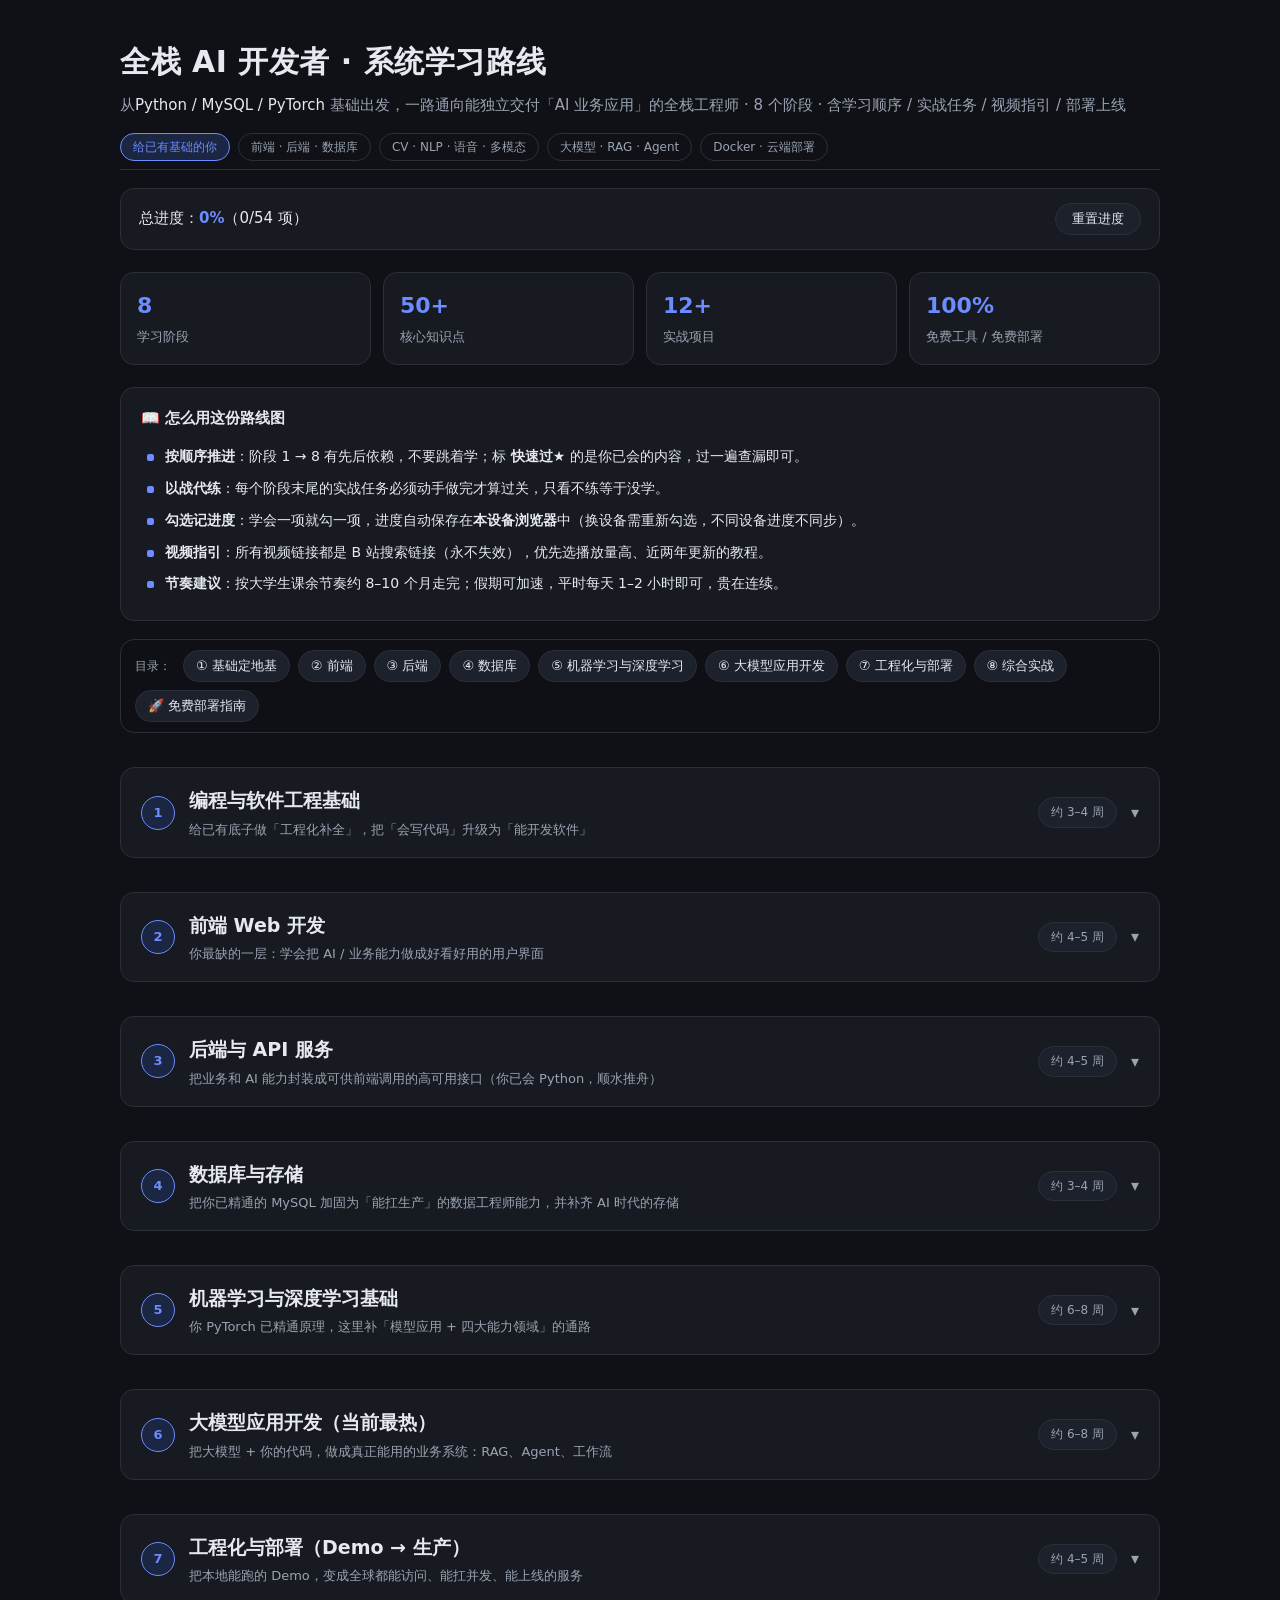
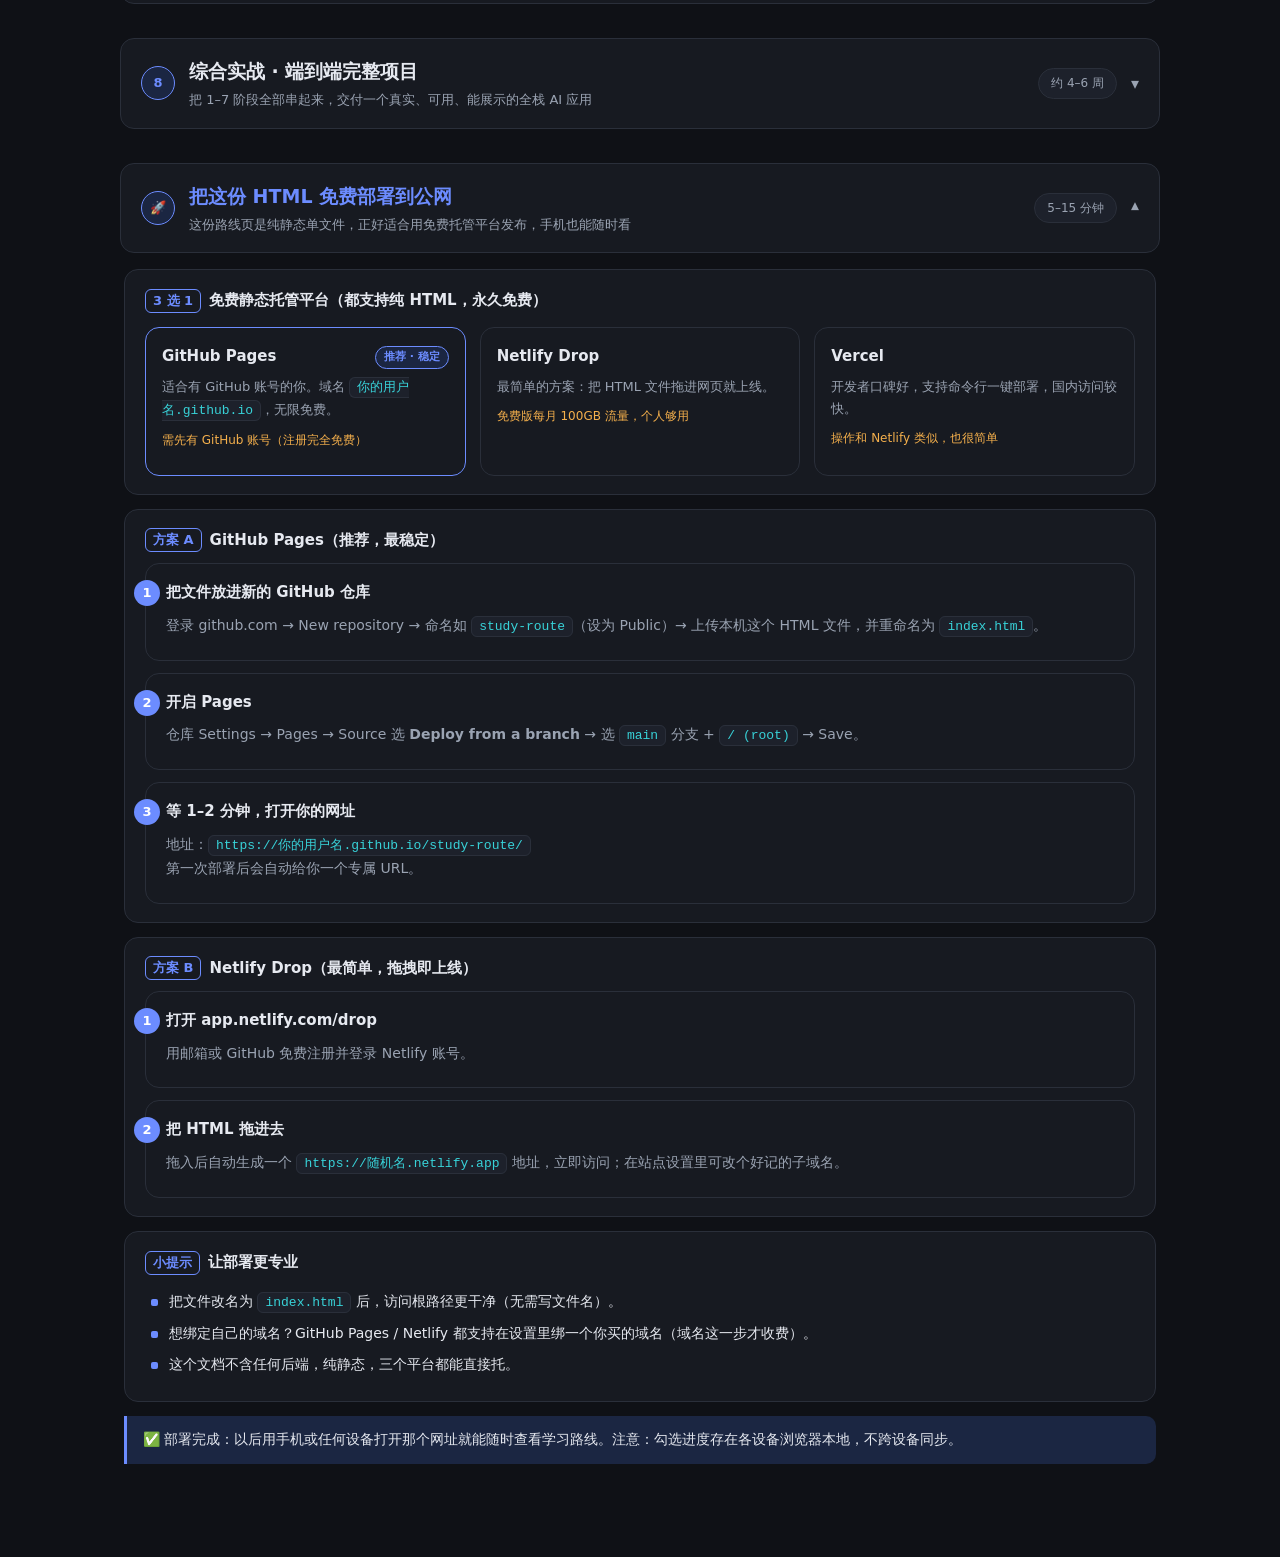
==== index.html @ 135f5f69 "Deploy full-stack AI learning roadmap" ====
<!DOCTYPE html>
<html lang="zh-CN">
<head>
<meta charset="UTF-8">
<meta name="viewport" content="width=device-width, initial-scale=1.0">
<title>全栈 AI 开发者 · 系统学习路线</title>
<style>
:root{
  --bg:#0f1116;
  --panel:#171a21;
  --panel2:#1d212b;
  --line:#2a2f3a;
  --text:#e6e9f0;
  --muted:#9aa3b2;
  --brand:#6c8cff;
  --brand-soft:#1b2642;
  --green:#37d67a;
  --amber:#f5b04c;
  --red:#ff5c6c;
  --cyan:#38d2d8;
  --radius:14px;
}
*{box-sizing:border-box;margin:0;padding:0}
html{scroll-behavior:smooth}
body{
  font-family:"Segoe UI","PingFang SC","Microsoft YaHei",system-ui,sans-serif;
  background:var(--bg);color:var(--text);line-height:1.7;font-size:15px;
}
a{color:var(--brand);text-decoration:none}
a:hover{text-decoration:underline}
.container{max-width:1080px;margin:0 auto;padding:24px 20px 80px}

/* ===== 顶部 ===== */
header.hero{
  padding:12px 0 8px;
  border-bottom:1px solid var(--line);
}
.hero .tags{display:flex;flex-wrap:wrap;gap:8px;margin-top:14px}
.tag{font-size:12px;padding:3px 12px;border-radius:999px;border:1px solid var(--line);color:var(--muted)}
.tag.feature{background:var(--brand-soft);border-color:var(--brand);color:var(--brand)}
h1{font-size:30px;font-weight:800;letter-spacing:.5px}
.sub{color:var(--muted);margin-top:6px;font-size:15px}

/* ===== 学习目标条 ===== */
.stat-bar{
  display:grid;grid-template-columns:repeat(4,1fr);gap:12px;margin:22px 0;
}
@media(max-width:640px){.stat-bar{grid-template-columns:repeat(2,1fr)}}
.stat{background:var(--panel);border:1px solid var(--line);border-radius:var(--radius);padding:14px 16px}
.stat b{display:block;font-size:22px;color:var(--brand);font-weight:800}
.stat span{font-size:13px;color:var(--muted)}

/* ===== 目录导航 ===== */
nav.toc{
  position:sticky;top:0;z-index:20;background:rgba(15,17,22,.92);
  backdrop-filter:blur(8px);border:1px solid var(--line);border-radius:var(--radius);
  padding:10px 14px;margin:18px 0 8px;display:flex;flex-wrap:wrap;gap:8px;align-items:center;
}
nav.toc .toc-label{font-size:12px;color:var(--muted);margin-right:4px}
nav.toc a{font-size:13px;color:var(--text);background:var(--panel2);border:1px solid var(--line);border-radius:999px;padding:4px 12px}
nav.toc a:hover{color:var(--brand);border-color:var(--brand);text-decoration:none}
nav.toc a.done{color:var(--green);border-color:inherit}

/* ===== 阶段卡片 ===== */
section.phase{margin-top:34px}
.phase-head{
  display:flex;align-items:center;gap:14px;cursor:pointer;user-select:none;
  background:var(--panel);border:1px solid var(--line);border-radius:var(--radius);
  padding:16px 20px;position:sticky;top:64px;z-index:10;
}
.phase-num{font-size:13px;font-weight:800;color:var(--brand);border:1px solid var(--brand);border-radius:999px;width:34px;height:34px;display:inline-flex;align-items:center;justify-content:center;flex:0 0 auto;background:var(--brand-soft)}
.phase-title, .phase-title-alt{flex:1;min-width:0}
.phase-title h2{font-size:19px;font-weight:700}
.phase-title .goal{font-size:13px;color:var(--muted);margin-top:2px}
.phase-duration{font-size:12px;color:var(--muted);background:var(--panel2);border:1px solid var(--line);padding:4px 12px;border-radius:999px;white-space:nowrap}
.chev{color:var(--muted);font-size:16px;transition:transform .2s}
section.phase.open .chev{transform:rotate(180deg)}
.phase-body{display:none;margin-top:12px;padding:4px}
section.phase.open .phase-body{display:block;animation:fade .25s ease}
@keyframes fade{from{opacity:0;transform:translateY(6px)}to{opacity:1;transform:none}}

/* ===== 进度 ===== */
.phase-progress{
  display:flex;align-items:center;gap:12px;margin-bottom:14px;padding:0 6px;
}
.phase-progress .track{flex:1;height:6px;background:var(--panel2);border-radius:999px;overflow:hidden}
.phase-progress .fill{height:100%;width:0;background:var(--brand);border-radius:999px;transition:width .3s}
.phase-progress .pct{font-size:12px;color:var(--muted);min-width:38px;text-align:right}

/* ===== 内容块 ===== */
.block{background:var(--panel);border:1px solid var(--line);border-radius:var(--radius);padding:18px 20px;margin-bottom:14px}
.block h3{font-size:15px;font-weight:700;margin-bottom:10px;display:flex;align-items:center;gap:8px}
h3 .n{color:var(--brand);font-size:13px;border:1px solid var(--brand);border-radius:6px;padding:0 7px}
.block p{color:var(--muted);font-size:14px;margin-bottom:8px}
.block ul{list-style:none;margin:6px 0 2px}
.block li{position:relative;padding:4px 0 4px 24px;font-size:14px;color:var(--text)}
.block li:before{content:"";position:absolute;left:6px;top:13px;width:7px;height:7px;border-radius:2px;background:var(--brand)}
.block li.sub:before{width:5px;height:5px;background:var(--muted)}
.block li.sub{color:var(--muted)}
.block li.done{color:var(--muted);text-decoration:line-through}

.task{
  background:var(--panel2);border:1px solid var(--line);border-radius:10px;padding:12px 16px;margin:10px 0;
}
.task .lbl{font-size:12px;font-weight:700;color:var(--green);letter-spacing:1px;margin-bottom:4px}
.task p{color:var(--text);font-size:14px;margin:0}

/* 学习清单（可勾选） */
.learn-list{display:flex;flex-direction:column;gap:8px;margin-top:10px}
.learn-item{display:flex;gap:10px;align-items:flex-start;background:var(--panel2);border:1px solid var(--line);border-radius:10px;padding:10px 14px;cursor:pointer;transition:border-color .15s}
.learn-item:hover{border-color:var(--brand)}
.learn-item input{margin-top:4px;accent-color:var(--brand);width:16px;height:16px;flex:0 0 auto;cursor:pointer}
.learn-item .li-main{flex:1;min-width:0}
.learn-item .li-title{font-size:14px;font-weight:600}
.learn-item .li-desc{font-size:13px;color:var(--muted);margin-top:2px}
.learn-item .li-links{font-size:12px;margin-top:6px;color:var(--brand)}
.learn-item .li-links a{margin-right:10px}
.learn-item.checked{border-color:var(--green)}
.learn-item.checked .li-title{color:var(--muted);text-decoration:line-through}
.learn-item .li-tag{display:inline-block;font-size:11px;padding:1px 8px;border-radius:999px;margin-left:8px;vertical-align:middle;border:1px solid var(--line);color:var(--muted)}
.learn-item .li-tag.quick{color:var(--green);border-color:var(--green)}
.learn-item .li-tag.key{color:var(--amber);border-color:var(--amber)}
.learn-item .li-tag.hot{color:var(--red);border-color:var(--red)}

/* 技能标签 */
.skill-pills{display:flex;flex-wrap:wrap;gap:8px;margin:12px 0 6px}
.pill{font-size:12px;padding:4px 12px;border-radius:999px;background:var(--panel2);border:1px solid var(--line);color:var(--muted)}
.pill.on{color:var(--brand);border-color:var(--brand);background:var(--brand-soft)}
.pill.hot{color:var(--red);border-color:var(--red);background:rgba(255,92,108,.08)}

/* 表格 */
table{width:100%;border-collapse:collapse;margin:10px 0;font-size:13px}
th,td{text-align:left;padding:10px 12px;border:1px solid var(--line)}
th{background:var(--panel2);color:var(--text);font-weight:600}
td{color:var(--text)}
td.mut{color:var(--muted)}

/* 部署步骤 */
.deploy-steps{counter-reset:dp;display:flex;flex-direction:column;gap:12px}
.dp{background:var(--panel);border:1px solid var(--line);border-radius:var(--radius);padding:16px 20px;position:relative}
.dp:before{counter-increment:dp;content:counter(dp);position:absolute;left:-12px;top:16px;width:26px;height:26px;background:var(--brand);color:#fff;border-radius:999px;display:flex;align-items:center;justify-content:center;font-weight:700;font-size:13px}
.dp h4{font-size:15px;margin-bottom:8px}
.dp p{margin-bottom:6px}
.dp p.hint{color:var(--muted);font-size:13px}
code{background:var(--panel2);border:1px solid var(--line);border-radius:6px;padding:2px 7px;font-family:Consolas,monospace;font-size:13px;color:var(--cyan)}
pre{background:#0b0d12;border:1px solid var(--line);border-radius:10px;padding:14px 16px;overflow-x:auto;margin:10px 0;font-family:Consolas,monospace;font-size:13px;color:#cfe0e8;line-height:1.6}

/* 部署方案卡 */
.host-grid{display:grid;grid-template-columns:repeat(auto-fit,minmax(240px,1fr));gap:14px;margin-top:14px}
.host{background:var(--panel);border:1px solid var(--line);border-radius:var(--radius);padding:16px}
.host.recommend{border-color:var(--brand)}
.host h4{font-size:15px;margin-bottom:6px;display:flex;justify-content:space-between;align-items:center}
.host .badge{font-size:11px;color:var(--brand);background:var(--brand-soft);border:1px solid var(--brand);padding:1px 8px;border-radius:999px}
.host p{color:var(--muted);font-size:13px}
.host .limits{font-size:12px;color:var(--amber);margin-top:8px}

blockquote{
  border-left:3px solid var(--brand);background:var(--brand-soft);padding:12px 16px;
  border-radius:0 10px 10px 0;font-size:14px;margin:12px 0;
}
.note{font-size:13px;color:var(--muted)}

.footer{margin-top:40px;padding-top:20px;border-top:1px solid var(--line);color:var(--muted);font-size:13px;text-align:center}
.progress-top{
  display:flex;justify-content:space-between;align-items:center;flex-wrap:wrap;gap:10px;
  background:var(--panel);border:1px solid var(--line);border-radius:var(--radius);padding:14px 18px;margin:18px 0;
}
.progress-top b{color:var(--brand)}
.reset{background:var(--panel2);border:1px solid var(--line);color:var(--text);border-radius:999px;padding:6px 16px;cursor:pointer;font-size:13px}
.reset:hover{border-color:var(--red);color:var(--red)}
</style>
</head>
<body>
<div class="container">

<header class="hero">
  <h1>全栈 AI 开发者 · 系统学习路线</h1>
  <p class="sub">从<span style="color:var(--text)">Python / MySQL / PyTorch</span> 基础出发，一路通向能独立交付「AI 业务应用」的全栈工程师 · 8 个阶段 · 含学习顺序 / 实战任务 / 视频指引 / 部署上线</p>
  <div class="tags">
    <span class="tag feature">给已有基础的你</span>
    <span class="tag">前端 · 后端 · 数据库</span>
    <span class="tag">CV · NLP · 语音 · 多模态</span>
    <span class="tag">大模型 · RAG · Agent</span>
    <span class="tag">Docker · 云端部署</span>
  </div>
</header>

<div class="progress-top">
  <div>总进度：<b id="overall-pct">0%</b>（<span id="overall-count">0/0</span> 项）</div>
  <button class="reset" onclick="resetAll()">重置进度</button>
</div>

<div class="stat-bar" style="grid-template-columns:none;grid-template-rows:auto">
  <div style="grid-column:1/-1;display:grid;grid-template-columns:repeat(4,1fr);gap:12px">
    <div class="stat"><b>8</b><span>学习阶段</span></div>
    <div class="stat"><b>50+</b><span>核心知识点</span></div>
    <div class="stat"><b>12+</b><span>实战项目</span></div>
    <div class="stat"><b>100%</b><span>免费工具 / 免费部署</span></div>
  </div>
</div>

<div class="block" style="margin-top:22px">
  <h3>📖 怎么用这份路线图</h3>
  <ul>
    <li><b>按顺序推进</b>：阶段 1 → 8 有先后依赖，不要跳着学；标 <b>快速过★</b> 的是你已会的内容，过一遍查漏即可。</li>
    <li><b>以战代练</b>：每个阶段末尾的实战任务必须动手做完才算过关，只看不练等于没学。</li>
    <li><b>勾选记进度</b>：学会一项就勾一项，进度自动保存在<b>本设备浏览器</b>中（换设备需重新勾选，不同设备进度不同步）。</li>
    <li><b>视频指引</b>：所有视频链接都是 B 站搜索链接（永不失效），优先选播放量高、近两年更新的教程。</li>
    <li><b>节奏建议</b>：按大学生课余节奏约 8–10 个月走完；假期可加速，平时每天 1–2 小时即可，贵在连续。</li>
  </ul>
</div>

<nav class="toc" id="toc">
  <span class="toc-label">目录：</span>
  <a href="#s1">① 基础定地基</a>
  <a href="#s2">② 前端</a>
  <a href="#s3">③ 后端</a>
  <a href="#s4">④ 数据库</a>
  <a href="#s5">⑤ 机器学习与深度学习</a>
  <a href="#s6">⑥ 大模型应用开发</a>
  <a href="#s7">⑦ 工程化与部署</a>
  <a href="#s8">⑧ 综合实战</a>
  <a href="#deploy">🚀 免费部署指南</a>
</nav>

<!-- ================= 阶段 1 ================= -->
<section class="phase" id="s1" data-phase="1">
  <div class="phase-head" onclick="togglePhase(this)">
    <span class="phase-num">1</span>
    <div class="phase-title">
      <h2>编程与软件工程基础</h2>
      <div class="goal">给已有底子做「工程化补全」，把「会写代码」升级为「能开发软件」</div>
    </div>
    <span class="phase-duration">约 3–4 周</span>
    <span class="chev">▾</span>
  </div>
  <div class="phase-body">
    <div class="phase-progress">
      <div class="track"><div class="fill" data-phase-prog="1"></div></div>
      <span class="pct">0%</span>
    </div>

    <div class="block">
      <h3><span class="n">1.1</span> 为什么还要学「软件工程」层</h3>
      <p>你已经会 Python / 数据结构 / 网络 / PyTorch，这些是「算法与计算」能力。但做正规软件还需要「工程能力」：用 Git 管理版本、用虚拟环境隔离依赖、写单元测试、学会调试与阅读他人代码。这是从「写脚本」到「做项目」的分水岭。</p>
    </div>

    <div class="block">
      <h3><span class="n">1.2</span> 定点补强清单（可勾选，勾完自动记进度）</h3>
      <div class="learn-list" data-phase-list="1">
        <label class="learn-item"><input type="checkbox"><span class="li-main"><span class="li-title">Git 与 GitHub 工作流</span><span class="li-desc">init / add / commit / branch / merge / push；搞懂 Remote 协作</span><br><span class="li-links"><a href="https://search.bilibili.com/all?keyword=遇见狂神说%20Git" target="_blank">👨‍💻 B站搜索：遇见狂神说 Git</a></span></span></label>
        <label class="learn-item"><input type="checkbox"><span class="li-main"><span class="li-title">Linux 与命令行基础<span class="li-tag key">必学</span></span><span class="li-desc">常用命令（cd/ls/mkdir/grep/chmod）、SSH 远程登录、文件权限——阶段 7 部署的必备前置</span><br><span class="li-links"><a href="https://search.bilibili.com/all?keyword=Linux%20%E5%85%A5%E9%97%A8%20%E6%95%99%E7%A8%8B" target="_blank">👨‍💻 B站搜索：Linux 入门教程</a></span></span></label>
        <label class="learn-item"><input type="checkbox"><span class="li-main"><span class="li-title">Python 虚拟环境与依赖管理</span><span class="li-desc">venv / pip / requirements.txt 或 conda，让项目可移植</span></span></label>
        <label class="learn-item"><input type="checkbox"><span class="li-main"><span class="li-title">调试技巧与错误处理</span><span class="li-desc">pdb 调试、读懂 traceback、try/except 的规范用法</span></span></label>
        <label class="learn-item"><input type="checkbox"><span class="li-main"><span class="li-title">单元测试入门</span><span class="li-desc">pytest 基本用法，给自己写的函数写断言</span></span></label>
        <label class="learn-item"><input type="checkbox"><span class="li-main"><span class="li-title">代码规范与文档</span><span class="li-desc">PEP8、类型注解 (typing)、读懂 docstring 习惯</span></span></label>
        <label class="learn-item"><input type="checkbox"><span class="li-main"><span class="li-title">HTTP 与 API 基础回顾<span class="li-tag quick">快速过</span></span><span class="li-desc">GET/POST、状态码、JSON；你网络功底强，可跳过</span></span></label>
      </div>
    </div>

    <div class="block">
      <h3><span class="n">1.3</span> 阶段实战任务（必须完成才算过关）</h3>
      <div class="task"><span class="lbl">任务 1 · 版本化你的旧项目</span><p>挑一个你以前写过的 Python 或 PyTorch 项目，用 Git 初始化、分几次 commit、开一个分支加新功能再 merge 回主干，最后推到 GitHub。</p></div>
      <div class="task"><span class="lbl">任务 2 · 写一个带测试的小工具</span><p>写一个「JSON 配置读取 + 数据处理」的命令行小工具，用 pytest 写 5 个以上断言，验证输入输出。</p></div>
    </div>
    <blockquote>✅ 阶段目标：能用 Git 管理代码，项目能装到任何一台机器上跑起来。</blockquote>
  </div>
</section>

<!-- ================= 阶段 2 前端 ================= -->
<section class="phase" id="s2" data-phase="2">
  <div class="phase-head" onclick="togglePhase(this)">
    <span class="phase-num">2</span>
    <div class="phase-title">
      <h2>前端 Web 开发</h2>
      <div class="goal">你最缺的一层：学会把 AI / 业务能力做成好看好用的用户界面</div>
    </div>
    <span class="phase-duration">约 4–5 周</span>
    <span class="chev">▾</span>
  </div>
  <div class="phase-body">
    <div class="phase-progress">
      <div class="track"><div class="fill" data-phase-prog="2"></div></div>
      <span class="pct">0%</span>
    </div>

    <div class="block">
      <h3><span class="n">2.1</span> 前端全景与选型</h3>
      <p>主流前端框架三选一：<b>React</b>（生态最广，大厂与开源项目主力）、<b>Vue 3</b>（上手友好、中文生态好、国内大厂占比高）、Angular（强约束，较少）。对从后端转前端的你，<b>先学 Vue 3 最快</b>，会 Vue 后再转 React 很顺。</p>
      <div class="skill-pills">
        <span class="pill on">Vue 3</span><span class="pill on">React</span><span class="pill on">TypeScript</span>
        <span class="pill">Vite</span><span class="pill">Tailwind CSS</span><span class="pill">Next.js/Nuxt</span>
        <span class="pill on">Pinia/Redux</span><span class="pill on">Axios</span><span class="pill on">SSE</span>
      </div>
    </div>

    <div class="block">
      <h3><span class="n">2.2</span> 学习清单</h3>
      <div class="learn-list" data-phase-list="2">
        <label class="learn-item"><input type="checkbox"><span class="li-main"><span class="li-title">HTML + CSS 基础<span class="li-tag quick">快速过</span></span><span class="li-desc">语义标签、Flex/Grid 布局；做到能看懂会写页面</span><br><span class="li-links"><a href="https://search.bilibili.com/all?keyword=%E5%B0%9A%E7%A1%85%E8%B0%B7%20HTML%20CSS" target="_blank">👨‍💻 B站搜索：尚硅谷 HTML CSS</a></span></span></label>
        <label class="learn-item"><input type="checkbox"><span class="li-main"><span class="li-title">JavaScript 核心</span><span class="li-desc">ES6+（async/await、解构、模块）、DOM、fetch 请求</span><br><span class="li-links"><a href="https://search.bilibili.com/all?keyword=%E9%BB%91%E9%A9%AC%E7%A8%8B%E5%BA%8F%E5%91%98%20JavaScript%20%E5%9F%BA%E7%A1%80" target="_blank">👨‍💻 B站搜索：黑马程序员 JavaScript</a></span></span></label>
        <label class="learn-item"><input type="checkbox"><span class="li-main"><span class="li-title">TypeScript 入门</span><span class="li-desc">类型标注、接口、泛型基础；如今前端写 TS 是常态</span></span></label>
        <label class="learn-item"><input type="checkbox"><span class="li-main"><span class="li-title">Vue 3 框架<span class="li-tag key">必学</span></span><span class="li-desc">组合式 API、模板语法、状态管理（Pinia）、路由（Vue Router）</span><br><span class="li-links"><a href="https://search.bilibili.com/all?keyword=%E5%B0%9A%E7%A1%85%E8%B0%B7%20Vue3" target="_blank">👨‍💻 B站搜索：尚硅谷 Vue3</a></span></span></label>
        <label class="learn-item"><input type="checkbox"><span class="li-main"><span class="li-title">React（会 Vue 后转）</span><span class="li-desc">hooks、组件化、项目脚手架；广度提升再学</span><br><span class="li-links"><a href="https://search.bilibili.com/all?keyword=%E9%BB%91%E9%A9%AC%E7%A8%8B%E5%BA%8F%E5%91%98%20React%E5%85%A5%E9%97%A8" target="_blank">👨‍💻 B站搜索：黑马程序员 React入门</a></span></span></label>
        <label class="learn-item"><input type="checkbox"><span class="li-main"><span class="li-title">Axios 与接口联调</span><span class="li-desc">拦截器、get/post、token 携带；前端和/后端对接的必经路</span></span></label>
        <label class="learn-item"><input type="checkbox"><span class="li-main"><span class="li-title">SSE 流式接收<span class="li-tag hot">AI 必用</span></span><span class="li-desc">EventSource 接收大模型打字机效果</span></span></label>
        <label class="learn-item"><input type="checkbox"><span class="li-main"><span class="li-title">组件库与样式</span><span class="li-desc">Element Plus / Ant Design，Tailwind CSS 快速布局，别再手写样式</span></span></label>
      </div>
    </div>

    <div class="block">
      <h3><span class="n">2.3</span> 实战任务</h3>
      <div class="task"><span class="lbl">任务 1 · 静态页面</span><p>用 HTML/CSS/JS 做一个漂亮的个人作品集页面，适配手机。</p></div>
      <div class="task"><span class="lbl">任务 2 · Vue 组件化项目</span><p>用 Vue 3 + TypeScript + Vite 做一个「记账本」：增删改查、本地存储、图表。<b>这是你第一个完整前端项目。</b></p></div>
      <div class="task"><span class="lbl">任务 3 · 对接真实数据</span><p>用 Axios 请求一个免费 API 并渲染列表（如天气 / 公开接口），学会加载态和错误处理。</p></div>
    </div>
    <blockquote>✅ 阶段目标：能独立从零搭一个 Vue/React + TS 前端项目，并接住后端 / AI 的接口。</blockquote>
  </div>
</section>

<!-- ================= 阶段 3 后端 ================= -->
<section class="phase" id="s3" data-phase="3">
  <div class="phase-head" onclick="togglePhase(this)">
    <span class="phase-num">3</span>
    <div class="phase-title">
      <h2>后端与 API 服务</h2>
      <div class="goal">把业务和 AI 能力封装成可供前端调用的高可用接口（你已会 Python，顺水推舟）</div>
    </div>
    <span class="phase-duration">约 4–5 周</span>
    <span class="chev">▾</span>
  </div>
  <div class="phase-body">
    <div class="phase-progress">
      <div class="track"><div class="fill" data-phase-prog="3"></div></div>
      <span class="pct">0%</span>
    </div>

    <div class="block">
      <h3><span class="n">3.1</span> 后端技术选型</h3>
      <div class="skill-pills">
        <span class="pill on">Python FastAPI</span><span class="pill on">RESTful API</span>
        <span class="pill on">SSE/WebSocket</span><span class="pill">gRPC</span>
        <span class="pill">Java Spring Boot</span><span class="pill">Go Gin</span>
        <span class="pill on">JWT 认证</span><span class="pill on">OpenAI 接口规范</span>
      </div>
      <p>首选 <b>FastAPI</b>：异步高性能、自动生成接口文档、AI 推理服务行业标配，你会 Python 上手极快。另需了解 <b>Java Spring Boot</b>（读懂大厂代码）、<b>gRPC</b>（内部高性能调用）。</p>
    </div>

    <div class="block">
      <h3><span class="n">3.2</span> 学习清单</h3>
      <div class="learn-list" data-phase-list="3">
        <label class="learn-item"><input type="checkbox"><span class="li-main"><span class="li-title">FastAPI 核心<span class="li-tag key">必学</span></span><span class="li-desc">路由、请求/响应模型（Pydantic）、依赖注入、自动文档 /docs</span><br><span class="li-links"><a href="https://search.bilibili.com/all?keyword=FastAPI%20%E6%95%99%E7%A8%8B" target="_blank">👨‍💻 B站搜索：FastAPI 教程</a></span></span></label>
        <label class="learn-item"><input type="checkbox"><span class="li-main"><span class="li-title">RESTful 接口设计</span><span class="li-desc">资源路径、HTTP 方法、状态码、分页</span></span></label>
        <label class="learn-item"><input type="checkbox"><span class="li-main"><span class="li-title">JWT 认证与权限</span><span class="li-desc">登录签发 token、中间件校验、角色权限</span></span></label>
        <label class="learn-item"><input type="checkbox"><span class="li-main"><span class="li-title">SSE / WebSocket 流式输出<span class="li-tag hot">AI 必用</span></span><span class="li-desc">大模型打字机输出、实时推送</span></span></label>
        <label class="learn-item"><input type="checkbox"><span class="li-main"><span class="li-title">OpenAI 兼容接口规范<span class="li-tag hot">行业标准</span></span><span class="li-desc">封装一个可切换任意大模型的服务层</span></span></label>
        <label class="learn-item"><input type="checkbox"><span class="li-main"><span class="li-title">异步编程 (asyncio)</span><span class="li-desc">async/await、事件循环，AI 服务高并发的基础</span></span></label>
        <label class="learn-item"><input type="checkbox"><span class="li-main"><span class="li-title">CORS 与部署配置</span><span class="li-desc">解决前端跨域，用 uvicorn 起服务</span></span></label>
      </div>
    </div>

    <div class="block">
      <h3><span class="n">3.3</span> 实战任务</h3>
      <div class="task"><span class="lbl">任务 1 · 图书管理 API</span><p>用 FastAPI 实现一个带 JWT 登录、增删改查、分页的图书接口。</p></div>
      <div class="task"><span class="lbl">任务 2 · AI 代理接口</span><p>封装一个 OpenAI 兼容的聊天接口，支持流式 SSE 输出，前端能收到打字机效果。这为你后面大模型阶段铺路。</p></div>
    </div>
    <blockquote>✅ 阶段目标：能独立写一个带认证的高性能 REST/流式后端，前端能联调。</blockquote>
  </div>
</section>

<!-- ================= 阶段 4 数据库 ================= -->
<section class="phase" id="s4" data-phase="4">
  <div class="phase-head" onclick="togglePhase(this)">
    <span class="phase-num">4</span>
    <div class="phase-title">
      <h2>数据库与存储</h2>
      <div class="goal">把你已精通的 MySQL 加固为「能扛生产」的数据工程师能力，并补齐 AI 时代的存储</div>
    </div>
    <span class="phase-duration">约 3–4 周</span>
    <span class="chev">▾</span>
  </div>
  <div class="phase-body">
    <div class="phase-progress">
      <div class="track"><div class="fill" data-phase-prog="4"></div></div>
      <span class="pct">0%</span>
    </div>

    <div class="block">
      <h3><span class="n">4.1</span> 数据库选型全景</h3>
      <div class="skill-pills">
        <span class="pill on">MySQL</span><span class="pill on">PostgreSQL</span>
        <span class="pill on">Redis</span><span class="pill">MongoDB</span>
        <span class="pill hot">向量数据库</span><span class="pill">SQL 优化</span><span class="pill on">事务与索引</span>
      </div>
      <p>你 MySQL 已是强项（SQL/事务/索引/执行计划），这阶段重点：①补 <b>PostgreSQL</b>（JSON、函数更强大，AI 项目常用）；②补 <b>Redis</b>（缓存、分布式锁）；③提前布局 <b>向量数据库</b>（大模型 RAG 检索底座）。</p>
    </div>

    <div class="block">
      <h3><span class="n">4.2</span> 学习清单<span class="note" style="font-weight:normal;color:var(--muted)">　（★是你已会的，可快速过或跳过）</span></h3>
      <div class="learn-list" data-phase-list="4">
        <label class="learn-item"><input type="checkbox"><span class="li-main"><span class="li-title">MySQL 深度加固<span class="li-tag quick">快速过★</span></span><span class="li-desc">索引失效场景、执行计划 EXPLAIN、慢查询优化 — 你用查漏补缺式过一遍</span></span></label>
        <label class="learn-item"><input type="checkbox"><span class="li-main"><span class="li-title">PostgreSQL 基础</span><span class="li-desc">与 MySQL 差异、JSONB、窗口函数、扩展</span></span></label>
        <label class="learn-item"><input type="checkbox"><span class="li-main"><span class="li-title">Redis 实战<span class="li-tag key">必学</span></span><span class="li-desc">常用数据类型、缓存穿透/击穿/雪崩、分布式锁、发布订阅</span><br><span class="li-links"><a href="https://search.bilibili.com/all?keyword=%E9%81%87%E8%A7%81%E7%8B%82%E7%A5%9E%E8%AF%B4%20Redis" target="_blank">👨‍💻 B站搜索：遇见狂神说 Redis</a></span></span></label>
        <label class="learn-item"><input type="checkbox"><span class="li-main"><span class="li-title">MongoDB 入门<span class="li-tag quick">了解</span></span><span class="li-desc">文档模型、灵活 schema，适合日志等非结构化数据</span></span></label>
        <label class="learn-item"><input type="checkbox"><span class="li-main"><span class="li-title">向量数据库<span class="li-tag hot">AI 必学</span></span><span class="li-desc">Embedding 概念、Chroma（轻量入门）/ Milvus（生产级）/ PGVector</span></span></label>
        <label class="learn-item"><input type="checkbox"><span class="li-main"><span class="li-title">数据库设计规范</span><span class="li-desc">三范式与反范式权衡、字段设计、软删除 vs 硬删除</span></span></label>
      </div>
    </div>

    <div class="block">
      <h3><span class="n">4.3</span> 实战任务</h3>
      <div class="task"><span class="lbl">任务 1 · 用户系统表设计</span><p>为「登录 + 商品 + 订单」设计一套满足三范式、含合理索引与事务的表结构，写清建表 SQL 和查询的 EXPLAIN 分析。</p></div>
      <div class="task"><span class="lbl">任务 2 · Redis 缓存实战</span><p>给后端加 Redis 缓存，实现「热点数据缓存 + 失效更新」，并演示防缓存穿透（布隆或空值）。</p></div>
      <div class="task"><span class="lbl">任务 3 · 第一个向量库</span><p>用 Chroma 存几段文本的 embedding，做一次语义相似度检索。这将直接衔接第 6 阶段 RAG。</p></div>
    </div>
    <blockquote>✅ 阶段目标：能把数据存得对、查得快，并拥有 AI 时代的向量检索能力。</blockquote>
  </div>
</section>

<!-- ================= 阶段 5 机器学习与深度学习 ================= -->
<section class="phase" id="s5" data-phase="5">
  <div class="phase-head" onclick="togglePhase(this)">
    <span class="phase-num">5</span>
    <div class="phase-title">
      <h2>机器学习与深度学习基础</h2>
      <div class="goal">你 PyTorch 已精通原理，这里补「模型应用 + 四大能力领域」的通路</div>
    </div>
    <span class="phase-duration">约 6–8 周</span>
    <span class="chev">▾</span>
  </div>
  <div class="phase-body">
    <div class="phase-progress">
      <div class="track"><div class="fill" data-phase-prog="5"></div></div>
      <span class="pct">0%</span>
    </div>

    <div class="block">
      <h3><span class="n">5.1</span> 你的优势与定位</h3>
      <p>你精通 PyTorch（Tensor/CNN/RNN/Transformer）和数据结构，这部分不必从零。你的定位是<b>「应用开发者」</b>：核心不是手写模型，而是<b>加载预训练模型 → 推理 → 二次开发</b>，让它开箱即用地解决业务问题。</p>
    </div>

    <div class="block">
      <h3><span class="n">5.2</span> 机器学习基础（查漏 + 补应用认知）</h3>
      <div class="learn-list" data-phase-list="5">
        <label class="learn-item"><input type="checkbox"><span class="li-main"><span class="li-title">ML 核心概念<span class="li-tag quick">快速过★</span></span><span class="li-desc">监督/无监督/强化、过拟合、评估指标(准确率/召回/F1)、特征工程</span></span></label>
        <label class="learn-item"><input type="checkbox"><span class="li-main"><span class="li-title">Scikit-learn 实践</span><span class="li-desc">用 sklearn 跑分类/回归/聚类，调参、交叉验证、评估</span></span></label>
        <label class="learn-item"><input type="checkbox"><span class="li-main"><span class="li-title">深度学习框架选型<span class="li-tag key">必学</span></span><span class="li-desc">PyTorch（已会）+ 理解 PaddlePaddle / TensorFlow / ONNX Runtime 在工程中的位置</span></span></label>
        <label class="learn-item"><input type="checkbox"><span class="li-main"><span class="li-title">模型生命周期</span><span class="li-desc">数据划分、训练/验证/测试、微调 Fine-tuning、部署推理</span></span></label>
        <label class="learn-item"><input type="checkbox"><span class="li-main"><span class="li-title">Embedding 嵌入<span class="li-tag hot">AI 必学</span></span><span class="li-desc">词/向量嵌入，是 RAG 语义检索的基础</span></span></label>
      </div>
    </div>

    <div class="block">
      <h3><span class="n">5.3</span> 四大 AI 能力领域（按「开箱即用」路线学）</h3>
      <div class="skill-pills">
        <span class="pill on">计算机视觉 CV</span><span class="pill on">NLP 自然语言</span>
        <span class="pill">语音 ASR/TTS</span><span class="pill hot">多模态</span>
      </div>
      <table>
        <tr><th>方向</th><th>基础能力</th><th>开源方案</th><th>商用 API</th></tr>
        <tr><td class="mut">CV</td><td>分类 / 检测 / 分割 / OCR / 人脸</td><td>Ultralytics YOLO、PaddleOCR、MMDetection、OpenCV</td><td>百度 / 阿里云视觉</td></tr>
        <tr><td class="mut">NLP</td><td>分类 / 情感 / 实体抽取 / 摘要 / 翻译 / 问答 / 生成</td><td>HuggingFace Transformers、PaddleNLP、Llama/Qwen/DeepSeek</td><td>GPT / 文心 / 通义 / 豆包</td></tr>
        <tr><td class="mut">语音</td><td>ASR / TTS / 声纹 / 唤醒</td><td>Whisper、PaddleSpeech、Coqui TTS、Edge TTS</td><td>讯飞 / 百度 / 阿里语音</td></tr>
        <tr><td class="mut">多模态</td><td>图文理解 / 文生图 / 图生图 / 视频生成</td><td>Stable Diffusion、LLaVA、Qwen-VL、PaddleMIX</td><td>DALL·E3、Midjourney、文心一格</td></tr>
      </table>
      <p class="note">对应用开发者，每个方向走「<b>读通用认知 → 用现成开源工具跑通 demo → 接进自己的 API</b>」三步即可，不必逐层推导算法。</p>
    </div>

    <div class="block">
      <h3><span class="n">5.4</span> 实战任务（聚焦能落地的四个方向）</h3>
      <div class="task"><span class="lbl">任务 1 · 目标检测</span><p>用 Ultralytics YOLO 训练/调用一个检测模型，识别图片中的物体并可视化框出。</p></div>
      <div class="task"><span class="lbl">任务 2 · 中文 NLP</span><p>用 HuggingFace + 一个中文模型做文本分类或情感分析，封装成 FastAPI 接口。</p></div>
      <div class="task"><span class="lbl">任务 3 · 语音识别</span><p>用 Whisper 把一段音频转文字，跑通 ASR 完整流程。</p></div>
      <div class="task"><span class="lbl">任务 4 · 图文理解</span><p>用 Qwen-VL / LLaVA 做一个「图片问答」小工具。</p></div>
      <div class="task"><span class="lbl">任务 5 · 进阶理论（可选）</span><p>《动手学深度学习》补原理，深化你的 Transformer 理解。</p></div>
      <p class="note" style="margin-top:10px">📺 视频指引：<a href="https://search.bilibili.com/all?keyword=%E6%9D%8E%E6%B2%90%20%E5%8A%A8%E6%89%8B%E5%AD%A6%E6%B7%B1%E5%BA%A6%E5%AD%A6%E4%B9%A0" target="_blank">李沐·动手学深度学习</a>　<a href="https://search.bilibili.com/all?keyword=%E5%90%8C%E6%B5%8E%E5%AD%90%E8%B1%AA%E5%85%84%20YOLO" target="_blank">同济子豪兄·YOLO/CV实战</a>　<a href="https://search.bilibili.com/all?keyword=%E9%A3%9E%E6%A1%A8%20PaddleOCR%20%E6%95%99%E7%A8%8B" target="_blank">飞桨 PaddleOCR 教程</a></p>
    </div>
    <blockquote>✅ 阶段目标：四大能力领域至少各能跑通一个「现成模型 → 接口」的完整 demo。</blockquote>
  </div>
</section>

<!-- ================= 阶段 6 大模型应用 ================= -->
<section class="phase" id="s6" data-phase="6">
  <div class="phase-head" onclick="togglePhase(this)">
    <span class="phase-num">6</span>
    <div class="phase-title">
      <h2>大模型应用开发（当前最热）</h2>
      <div class="goal">把大模型 + 你的代码，做成真正能用的业务系统：RAG、Agent、工作流</div>
    </div>
    <span class="phase-duration">约 6–8 周</span>
    <span class="chev">▾</span>
  </div>
  <div class="phase-body">
    <div class="phase-progress">
      <div class="track"><div class="fill" data-phase-prog="6"></div></div>
      <span class="pct">0%</span>
    </div>

    <div class="block">
      <h3><span class="n">6.1</span> 大模型应用框架与架构</h3>
      <div class="skill-pills">
        <span class="pill hot">RAG 检索增强</span><span class="pill hot">Agent 智能体</span>
        <span class="pill">LangChain</span><span class="pill">LlamaIndex</span><span class="pill">Dify</span>
        <span class="pill on">Prompt 工程</span><span class="pill on">OpenAI API</span><span class="pill">LangGraph</span>
      </div>
      <p>这是你整个学习方向里<b>最值得投入</b>的板块，也是当前就业/项目蓝海，三条主线：</p>
      <ul>
        <li><b>RAG（检索增强生成）</b>：私有知识库 → 向量化 → 检索 → 喂给大模型，解决幻觉与私有数据问题。</li>
        <li><b>Agent（智能体）</b>：大模型 + 工具调用，让它自动规划步骤、执行任务。</li>
        <li><b>AI 工作流</b>：串联多个 AI 能力，如「上传合同 → OCR → 大模型提取 → 入库」。</li>
      </ul>
    </div>

    <div class="block">
      <h3><span class="n">6.2</span> 学习清单</h3>
      <div class="learn-list" data-phase-list="6">
        <label class="learn-item"><input type="checkbox"><span class="li-main"><span class="li-title">Prompt 工程<span class="li-tag key">必学</span></span><span class="li-desc">提示词设计、Few-shot、输出结构化（JSON）</span></span></label>
        <label class="learn-item"><input type="checkbox"><span class="li-main"><span class="li-title">模型 API 调用与切模型</span><span class="li-desc">统一 OpenAI 格式，封装可切换任意模型的客户端</span></span></label>
        <label class="learn-item"><input type="checkbox"><span class="li-main"><span class="li-title">RAG 全流程<span class="li-tag hot">必学</span></span><span class="li-desc">文档切分 → Embedding → 向量存储 → 检索 → 组装回答</span></span></label>
        <label class="learn-item"><input type="checkbox"><span class="li-main"><span class="li-title">LangChain 框架</span><span class="li-desc">链式调用、Agent 工具调用、记忆；生态最大</span></span></label>
        <label class="learn-item"><input type="checkbox"><span class="li-main"><span class="li-title">LlamaIndex 专精 RAG</span><span class="li-desc">私有知识库文档问答的专用框架</span></span></label>
        <label class="learn-item"><input type="checkbox"><span class="li-main"><span class="li-title">Agent 智能体开发<span class="li-tag hot">当前最热</span></span><span class="li-desc">工具调用、规划、执行循环；LangGraph 编排多步 Agent</span></span></label>
        <label class="learn-item"><input type="checkbox"><span class="li-main"><span class="li-title">低代码平台 Dify / FastGPT</span><span class="li-desc">可视化搭 RAG / Agent / 工作流，快速原型</span></span></label>
        <label class="learn-item"><input type="checkbox"><span class="li-main"><span class="li-title">本地模型部署（可选）</span><span class="li-desc">Ollama 跑开源模型（Qwen/DeepSeek），免费离线</span></span></label>
        <label class="learn-item"><input type="checkbox"><span class="li-main"><span class="li-title">API Key 安全与费用控制<span class="li-tag key">必学</span></span><span class="li-desc">用 .env 环境变量存密钥、绝不提交进 Git 仓库、给 key 设用量上限——否则会被盗刷</span></span></label>
      </div>
      <p class="note" style="margin-top:10px">📺 视频指引：<a href="https://search.bilibili.com/all?keyword=LangChain%20RAG%20%E5%AE%9E%E6%88%98" target="_blank">LangChain RAG 实战</a>　<a href="https://search.bilibili.com/all?keyword=Dify%20%E6%95%99%E7%A8%8B" target="_blank">Dify 教程</a>　<a href="https://search.bilibili.com/all?keyword=Ollama%20%E6%9C%AC%E5%9C%B0%E9%83%A8%E7%BD%B2" target="_blank">Ollama 本地部署</a></p>
    </div>

    <div class="block">
      <h3><span class="n">6.3</span> 实战任务</h3>
      <div class="task"><span class="lbl">任务 1 · 私人知识库问答（RAG 毕设级）</span><p>把一批文档（如你的学习笔记）向量化，做一个能「基于文档回答」的网页问答系统，展示引用来源。</p></div>
      <div class="task"><span class="lbl">任务 2 · 智能体</span><p>用 LangChain/LangGraph 做一个能「查天气 + 查日历 + 发提醒」的 Agent，让它自己调用工具完成请求。</p></div>
      <div class="task"><span class="lbl">任务 3 · 文档处理工作流</span><p>实现「上传合同 → OCR 识别 → 大模型提取关键字段 → 写入数据库」的完整链路。</p></div>
    </div>
    <blockquote>✅ 阶段目标：能独立交付「RAG 知识问答」和「Agent」两类应用。这一阶段的作品就是求职/毕设的核心亮点。</blockquote>
  </div>
</section>

<!-- ================= 阶段 7 工程化与部署 ================= -->
<section class="phase" id="s7" data-phase="7">
  <div class="phase-head" onclick="togglePhase(this)">
    <span class="phase-num">7</span>
    <div class="phase-title">
      <h2>工程化与部署（Demo → 生产）</h2>
      <div class="goal">把本地能跑的 Demo，变成全球都能访问、能扛并发、能上线的服务</div>
    </div>
    <span class="phase-duration">约 4–5 周</span>
    <span class="chev">▾</span>
  </div>
  <div class="phase-body">
    <div class="phase-progress">
      <div class="track"><div class="fill" data-phase-prog="7"></div></div>
      <span class="pct">0%</span>
    </div>

    <div class="block">
      <h3><span class="n">7.1</span> 工程化技术全景</h3>
      <div class="skill-pills">
        <span class="pill on">Docker</span><span class="pill on">Docker Compose</span>
        <span class="pill">Kubernetes</span><span class="pill on">CI/CD</span>
        <span class="pill">模型推理优化</span><span class="pill">Nginx</span><span class="pill hot">免费托管部署</span>
      </div>
      <p>这是从「Demo 到上线的分水岭」，也是你写给自己用的应用能否真正对外服务的关键。核心顺序：容器化 → 编排 → 上线 → 免费托管。</p>
    </div>

    <div class="block">
      <h3><span class="n">7.2</span> 学习清单</h3>
      <div class="learn-list" data-phase-list="7">
        <label class="learn-item"><input type="checkbox"><span class="li-main"><span class="li-title">Docker 核心<span class="li-tag key">必学</span></span><span class="li-desc">镜像/容器、Dockerfile、常用命令，一次解决环境问题</span><br><span class="li-links"><a href="https://search.bilibili.com/all?keyword=%E9%81%87%E8%A7%81%E7%8B%82%E7%A5%9E%E8%AF%B4%20Docker" target="_blank">👨‍💻 B站搜索：遇见狂神说 Docker</a></span></span></label>
        <label class="learn-item"><input type="checkbox"><span class="li-main"><span class="li-title">Docker Compose 编排</span><span class="li-desc">一个 YAML 起「前后端 + AI 服务 + 数据库」</span></span></label>
        <label class="learn-item"><input type="checkbox"><span class="li-main"><span class="li-title">Nginx 反向代理</span><span class="li-desc">静态资源、API 转发、HTTPS 证书配置</span></span></label>
        <label class="learn-item"><input type="checkbox"><span class="li-main"><span class="li-title">CI/CD 自动化</span><span class="li-desc">GitHub Actions 自动 build + test + deploy</span></span></label>
        <label class="learn-item"><input type="checkbox"><span class="li-main"><span class="li-title">Kubernetes 概念<span class="li-tag quick">了解</span></span><span class="li-desc">Pod/Service/Deployment 基础，知道即可，自用可后学</span></span></label>
        <label class="learn-item"><input type="checkbox"><span class="li-main"><span class="li-title">模型推理加速（可选）</span><span class="li-desc">ONNX Runtime / TensorRT / vLLM，量化 & 高并发推理</span></span></label>
      </div>
    </div>

    <div class="block">
      <h3><span class="n">7.3</span> 实战任务</h3>
      <div class="task"><span class="lbl">任务 1 · Docker 化你的后端</span><p>给之前 FastAPI 项目写 Dockerfile + docker-compose.yml，本地一条命令启动前后端和数据库。</p></div>
      <div class="task"><span class="lbl">任务 2 · 部署上线</span><p>把项目部署到云服务器或免费托管平台，绑域名 + HTTPS，让手机能访问。</p></div>
    </div>
    <blockquote>✅ 阶段目标：能独立把任意项目容器化并部署到一个公网可访问的地址。</blockquote>
  </div>
</section>

<!-- ================= 阶段 8 综合实战 ================= -->
<section class="phase" id="s8" data-phase="8">
  <div class="phase-head" onclick="togglePhase(this)">
    <span class="phase-num">8</span>
    <div class="phase-title">
      <h2>综合实战 · 端到端完整项目</h2>
      <div class="goal">把 1–7 阶段全部串起来，交付一个真实、可用、能展示的全栈 AI 应用</div>
    </div>
    <span class="phase-duration">约 4–6 周</span>
    <span class="chev">▾</span>
  </div>
  <div class="phase-body">
    <div class="phase-progress">
      <div class="track"><div class="fill" data-phase-prog="8"></div></div>
      <span class="pct">0%</span>
    </div>

    <div class="block">
      <h3><span class="n">8.1</span> 一个立得住的毕设/作品集级项目</h3>
      <p>推荐选题：<b>「智能文档问答助手」</b>——你所有所学都能用上：</p>
      <ul>
        <li><b>前端</b>：Vue/React 网页，支持上传文档、流式对话、结果展示</li>
        <li><b>后端</b>：FastAPI，处理上传、鉴权、调用 AI</li>
        <li><b>数据库</b>：MySQL 存用户/文档元数据 + 向量库存知识</li>
        <li><b>AI</b>：OCR 识别（合同/图片）+ RAG 检索增强 + 大模型回答</li>
        <li><b>工程化</b>：Docker Compose 一键构建</li>
        <li><b>部署</b>：免费托管 + HTTPS，公网可访</li>
      </ul>
      <p class="note">这个项目同时覆盖你记忆里的「编程学习助手」方向，可直接当作毕设或求职作品打磨。</p>
    </div>

    <div class="block">
      <h3><span class="n">8.2</span> 交付验收清单（每个都勾完即达标）</h3>
      <div class="learn-list" data-phase-list="8">
        <label class="learn-item"><input type="checkbox"><span class="li-main"><span class="li-title">产品逻辑闭环</span><span class="li-desc">能注册登录、上传文档、提问、得到带来源的回答</span></span></label>
        <label class="learn-item"><input type="checkbox"><span class="li-main"><span class="li-title">代码工程规范</span><span class="li-desc">Git 仓库、README、环境变量管理、错误处理</span></span></label>
        <label class="learn-item"><input type="checkbox"><span class="li-main"><span class="li-title">测试与健壮性</span><span class="li-desc">关键接口有测试，异常输入不崩溃</span></span></label>
        <label class="learn-item"><input type="checkbox"><span class="li-main"><span class="li-title">性能可接受</span><span class="li-desc">首页秒开、查询响应合适，Redis 缓存热门数据</span></span></label>
        <label class="learn-item"><input type="checkbox"><span class="li-main"><span class="li-title">线上可访问</span><span class="li-desc">部署成功，手机打开能正常使用</span></span></label>
        <label class="learn-item"><input type="checkbox"><span class="li-main"><span class="li-title">作品展示材料</span><span class="li-desc">录屏演示 + README + 架构图，可放进简历</span></span></label>
      </div>
    </div>
    <blockquote>✅ 阶段目标：产出一个「能上线、能演示、能写进简历」的完整全栈 AI 应用。</blockquote>
  </div>
</section>

<!-- ================= 免费部署指南 ================= -->
<section class="phase open" id="deploy">
  <div class="phase-head" onclick="togglePhase(this)">
    <span class="phase-num">🚀</span>
    <div class="phase-title">
      <h2 style="font-weight:800;color:var(--brand)">把这份 HTML 免费部署到公网</h2>
      <div class="goal">这份路线页是纯静态单文件，正好适合用免费托管平台发布，手机也能随时看</div>
    </div>
    <span class="phase-duration">5–15 分钟</span>
    <span class="chev">▾</span>
  </div>
  <div class="phase-body">

    <div class="block">
      <h3><span class="n">3 选 1</span> 免费静态托管平台（都支持纯 HTML，永久免费）</h3>
      <div class="host-grid">
        <div class="host recommend">
          <h4>GitHub Pages <span class="badge">推荐 · 稳定</span></h4>
          <p>适合有 GitHub 账号的你。域名 <code>你的用户名.github.io</code>，无限免费。</p>
          <p class="limits">需先有 GitHub 账号（注册完全免费）</p>
        </div>
        <div class="host">
          <h4>Netlify Drop</h4>
          <p>最简单的方案：把 HTML 文件拖进网页就上线。</p>
          <p class="limits">免费版每月 100GB 流量，个人够用</p>
        </div>
        <div class="host">
          <h4>Vercel</h4>
          <p>开发者口碑好，支持命令行一键部署，国内访问较快。</p>
          <p class="limits">操作和 Netlify 类似，也很简单</p>
        </div>
      </div>
    </div>

    <div class="block">
      <h3><span class="n">方案 A</span> GitHub Pages（推荐，最稳定）</h3>
      <div class="deploy-steps">
        <div class="dp"><h4>把文件放进新的 GitHub 仓库</h4>
          <p>登录 github.com → New repository → 命名如 <code>study-route</code>（设为 Public）→ 上传本机这个 HTML 文件，并重命名为 <code>index.html</code>。</p></div>
        <div class="dp"><h4>开启 Pages</h4>
          <p>仓库 Settings → Pages → Source 选 <b>Deploy from a branch</b> → 选 <code>main</code> 分支 + <code>/ (root)</code> → Save。</p></div>
        <div class="dp"><h4>等 1–2 分钟，打开你的网址</h4>
          <p>地址：<code>https://你的用户名.github.io/study-route/</code><br>
          <span class="hint">第一次部署后会自动给你一个专属 URL。</span></p></div>
      </div>
    </div>

    <div class="block">
      <h3><span class="n">方案 B</span> Netlify Drop（最简单，拖拽即上线）</h3>
      <div class="deploy-steps">
        <div class="dp"><h4>打开 app.netlify.com/drop</h4>
          <p>用邮箱或 GitHub 免费注册并登录 Netlify 账号。</p></div>
        <div class="dp"><h4>把 HTML 拖进去</h4>
          <p>拖入后自动生成一个 <code>https://随机名.netlify.app</code> 地址，立即访问；在站点设置里可改个好记的子域名。</p></div>
      </div>
    </div>

    <div class="block">
      <h3><span class="n">小提示</span> 让部署更专业</h3>
      <ul>
        <li>把文件改名为 <code>index.html</code> 后，访问根路径更干净（无需写文件名）。</li>
        <li>想绑定自己的域名？GitHub Pages / Netlify 都支持在设置里绑一个你买的域名（域名这一步才收费）。</li>
        <li>这个文档不含任何后端，纯静态，三个平台都能直接托。</li>
      </ul>
    </div>

    <blockquote>✅ 部署完成：以后用手机或任何设备打开那个网址就能随时查看学习路线。注意：勾选进度存在各设备浏览器本地，不跨设备同步。</blockquote>
  </div>
</section>

</div>

<script>
/* Phase 交互 */
function togglePhase(head){
  head.closest('section.phase').classList.toggle('open');
}
/* ===== 进度持久化（localStorage，存在本设备浏览器中） ===== */
const LS_KEY='airoadmap.progress.v1';
function loadProgress(){
  try{return JSON.parse(localStorage.getItem(LS_KEY))||{};}catch(e){return{};}
}
function saveProgress(){
  const data={};
  document.querySelectorAll('.learn-item input[type=checkbox]').forEach(b=>{
    if(b.checked&&b.dataset.pid)data[b.dataset.pid]=true;
  });
  try{localStorage.setItem(LS_KEY,JSON.stringify(data));}catch(e){}
}
function assignIds(){
  /* 给每个勾选项一个稳定 id：阶段号-序号 */
  document.querySelectorAll('[data-phase-list]').forEach(list=>{
    const ph=list.dataset.phaseList;
    list.querySelectorAll('input[type=checkbox]').forEach((b,i)=>{
      b.dataset.pid=ph+'-'+(i+1);
    });
  });
}
function restoreProgress(){
  const data=loadProgress();
  document.querySelectorAll('.learn-item input[type=checkbox]').forEach(b=>{
    if(b.dataset.pid&&data[b.dataset.pid]){
      b.checked=true;
      b.closest('.learn-item').classList.add('checked');
    }
  });
}
/* ===== 进度统计 ===== */
function computePhase(el){
  const list=el.querySelector('[data-phase-list]');
  if(!list)return [0,0];
  const boxes=list.querySelectorAll('input[type=checkbox]');
  let done=0;boxes.forEach(b=>{if(b.checked)done++});
  return [done,boxes.length];
}
function refreshPhase(sec){
  const r=computePhase(sec);
  const fill=sec.querySelector('.fill[data-phase-prog]');
  const pct=sec.querySelector('.pct');
  if(!fill||!pct)return;
  const p=r[1]?Math.round(r[0]/r[1]*100):0;
  fill.style.width=p+'%';
  pct.textContent=p+'%';
}
function refreshOverall(){
  let total=0,done=0;
  document.querySelectorAll('[data-phase-list]').forEach(list=>{
    list.querySelectorAll('input[type=checkbox]').forEach(b=>{
      total++;if(b.checked)done++;
    });
  });
  const p=total?Math.round(done/total*100):0;
  document.getElementById('overall-pct').textContent=p+'%';
  document.getElementById('overall-count').textContent=done+'/'+total;
}
function refreshAll(){
  document.querySelectorAll('section.phase').forEach(refreshPhase);
  refreshOverall();
}
function resetAll(){
  if(!confirm('确定要清空所有学习进度吗？'))return;
  document.querySelectorAll('.learn-item input[type=checkbox]').forEach(b=>{
    b.checked=false;
    b.closest('.learn-item').classList.remove('checked');
  });
  try{localStorage.removeItem(LS_KEY);}catch(e){}
  refreshAll();
}
/* ===== 初始化 ===== */
assignIds();
restoreProgress();
document.querySelectorAll('[data-phase-list]').forEach(list=>{
  list.addEventListener('change',e=>{
    const item=e.target.closest('.learn-item');
    if(item)item.classList.toggle('checked',e.target.checked);
    saveProgress();
    refreshAll();
  });
});
refreshAll();
</script>
</body>
</html>
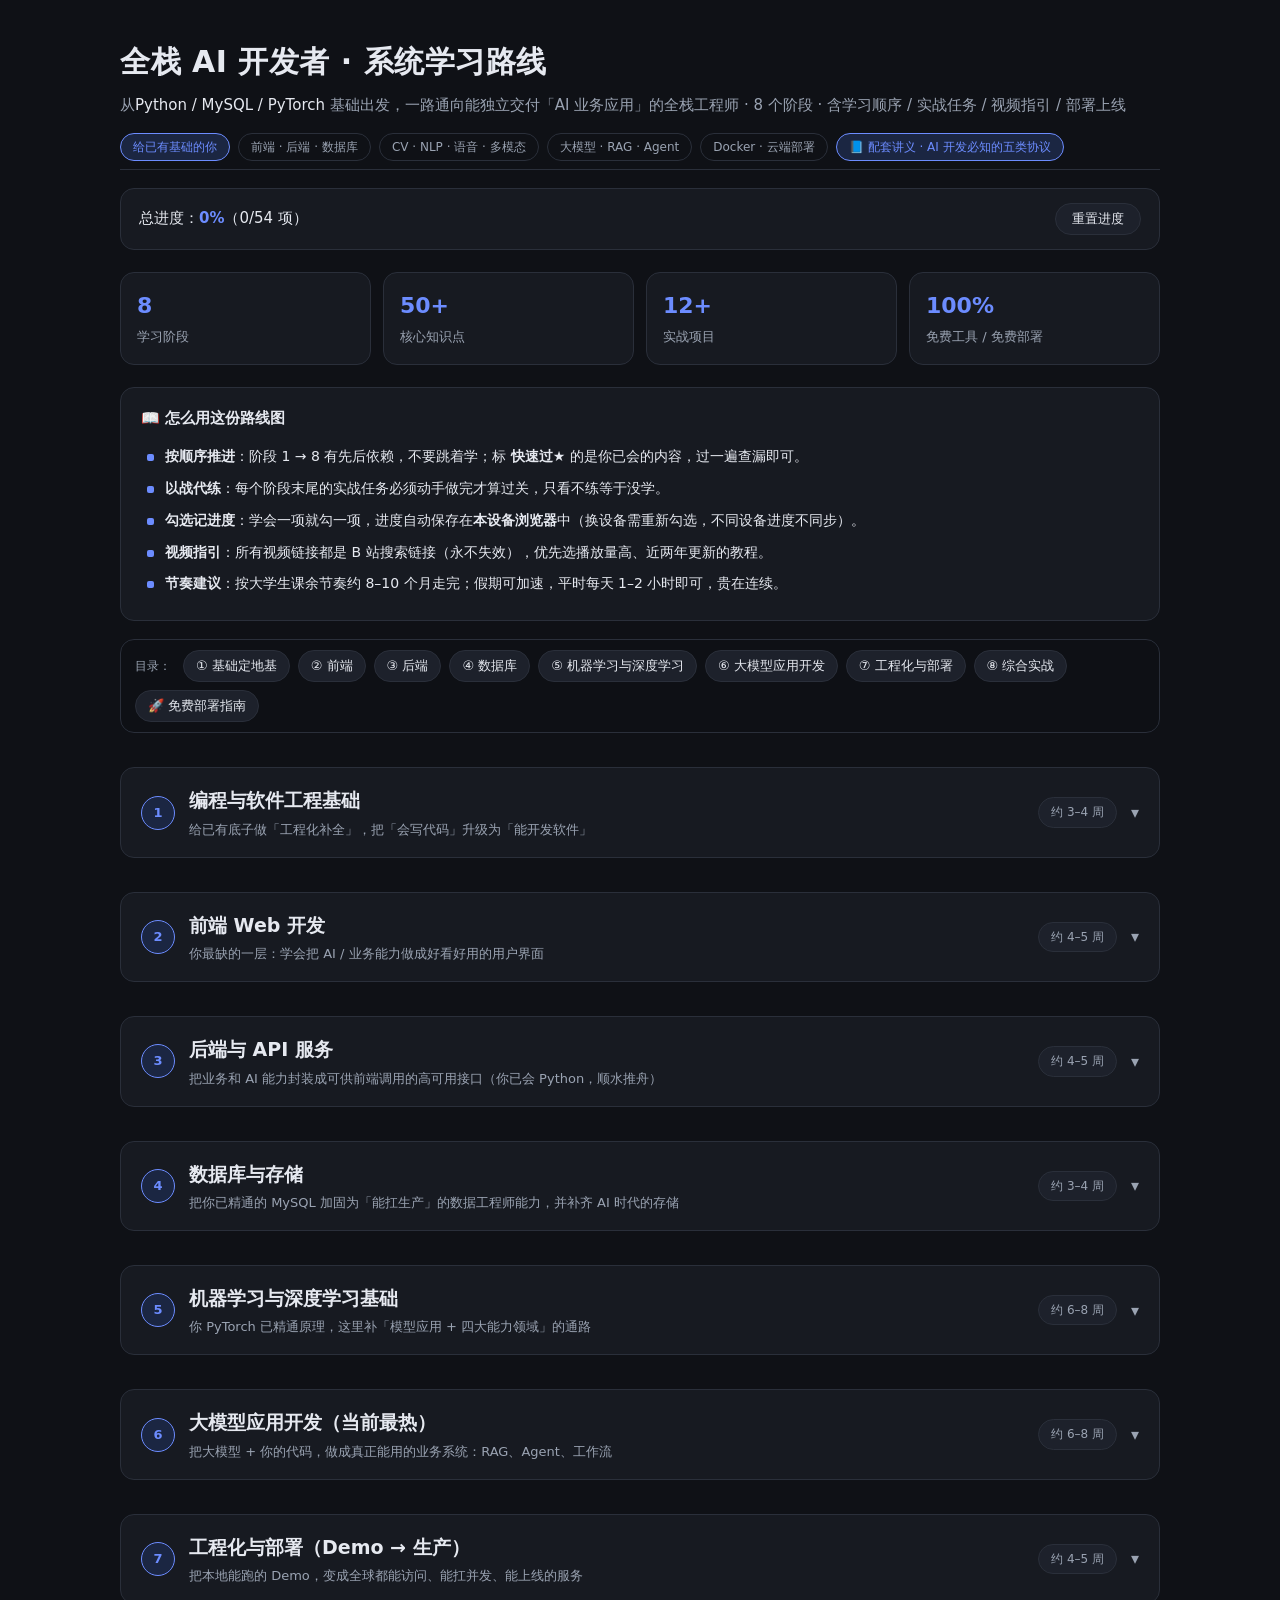
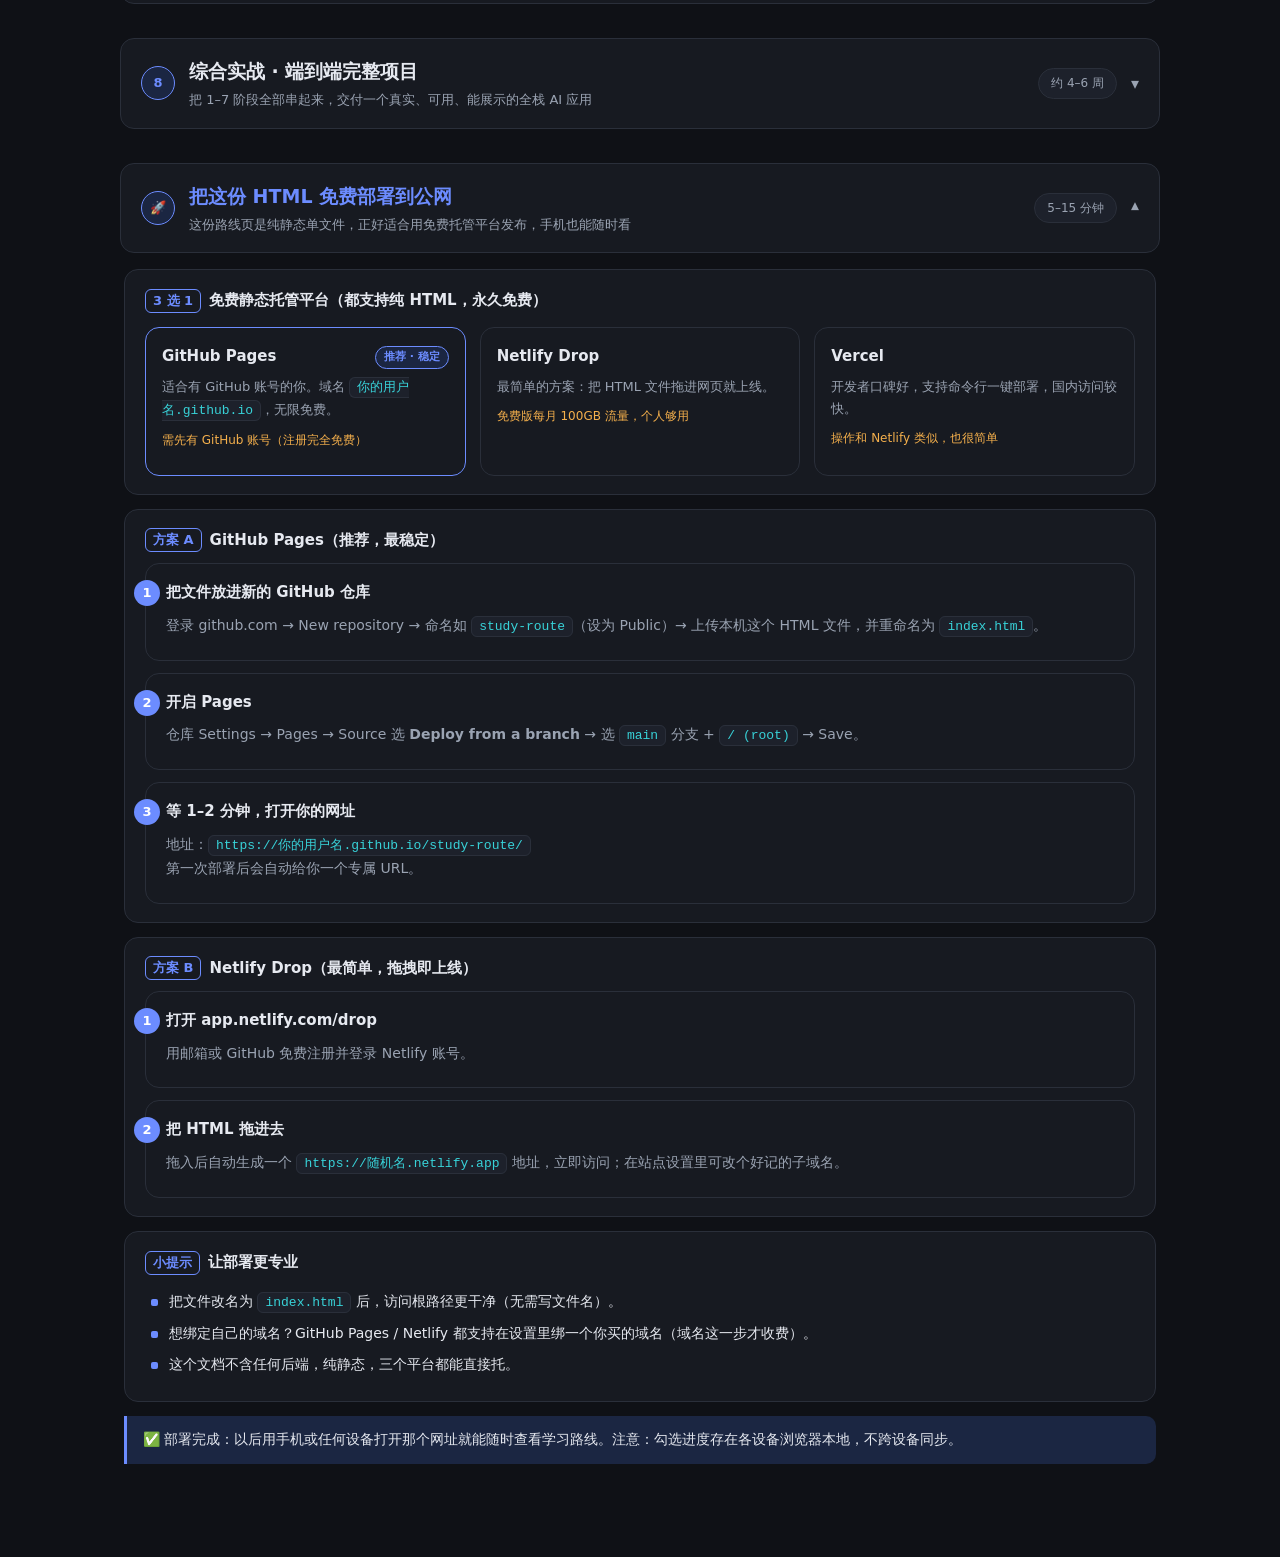
==== commit 3ad7ceec: "Link protocol notes page from roadmap hero, phase 3 and phase 6" ====
--- a/index.html
+++ b/index.html
@@ -1,796 +1,797 @@
-<!DOCTYPE html>
-<html lang="zh-CN">
-<head>
-<meta charset="UTF-8">
-<meta name="viewport" content="width=device-width, initial-scale=1.0">
-<title>全栈 AI 开发者 · 系统学习路线</title>
-<style>
-:root{
-  --bg:#0f1116;
-  --panel:#171a21;
-  --panel2:#1d212b;
-  --line:#2a2f3a;
-  --text:#e6e9f0;
-  --muted:#9aa3b2;
-  --brand:#6c8cff;
-  --brand-soft:#1b2642;
-  --green:#37d67a;
-  --amber:#f5b04c;
-  --red:#ff5c6c;
-  --cyan:#38d2d8;
-  --radius:14px;
-}
-*{box-sizing:border-box;margin:0;padding:0}
-html{scroll-behavior:smooth}
-body{
-  font-family:"Segoe UI","PingFang SC","Microsoft YaHei",system-ui,sans-serif;
-  background:var(--bg);color:var(--text);line-height:1.7;font-size:15px;
-}
-a{color:var(--brand);text-decoration:none}
-a:hover{text-decoration:underline}
-.container{max-width:1080px;margin:0 auto;padding:24px 20px 80px}
-
-/* ===== 顶部 ===== */
-header.hero{
-  padding:12px 0 8px;
-  border-bottom:1px solid var(--line);
-}
-.hero .tags{display:flex;flex-wrap:wrap;gap:8px;margin-top:14px}
-.tag{font-size:12px;padding:3px 12px;border-radius:999px;border:1px solid var(--line);color:var(--muted)}
-.tag.feature{background:var(--brand-soft);border-color:var(--brand);color:var(--brand)}
-h1{font-size:30px;font-weight:800;letter-spacing:.5px}
-.sub{color:var(--muted);margin-top:6px;font-size:15px}
-
-/* ===== 学习目标条 ===== */
-.stat-bar{
-  display:grid;grid-template-columns:repeat(4,1fr);gap:12px;margin:22px 0;
-}
-@media(max-width:640px){.stat-bar{grid-template-columns:repeat(2,1fr)}}
-.stat{background:var(--panel);border:1px solid var(--line);border-radius:var(--radius);padding:14px 16px}
-.stat b{display:block;font-size:22px;color:var(--brand);font-weight:800}
-.stat span{font-size:13px;color:var(--muted)}
-
-/* ===== 目录导航 ===== */
-nav.toc{
-  position:sticky;top:0;z-index:20;background:rgba(15,17,22,.92);
-  backdrop-filter:blur(8px);border:1px solid var(--line);border-radius:var(--radius);
-  padding:10px 14px;margin:18px 0 8px;display:flex;flex-wrap:wrap;gap:8px;align-items:center;
-}
-nav.toc .toc-label{font-size:12px;color:var(--muted);margin-right:4px}
-nav.toc a{font-size:13px;color:var(--text);background:var(--panel2);border:1px solid var(--line);border-radius:999px;padding:4px 12px}
-nav.toc a:hover{color:var(--brand);border-color:var(--brand);text-decoration:none}
-nav.toc a.done{color:var(--green);border-color:inherit}
-
-/* ===== 阶段卡片 ===== */
-section.phase{margin-top:34px}
-.phase-head{
-  display:flex;align-items:center;gap:14px;cursor:pointer;user-select:none;
-  background:var(--panel);border:1px solid var(--line);border-radius:var(--radius);
-  padding:16px 20px;position:sticky;top:64px;z-index:10;
-}
-.phase-num{font-size:13px;font-weight:800;color:var(--brand);border:1px solid var(--brand);border-radius:999px;width:34px;height:34px;display:inline-flex;align-items:center;justify-content:center;flex:0 0 auto;background:var(--brand-soft)}
-.phase-title, .phase-title-alt{flex:1;min-width:0}
-.phase-title h2{font-size:19px;font-weight:700}
-.phase-title .goal{font-size:13px;color:var(--muted);margin-top:2px}
-.phase-duration{font-size:12px;color:var(--muted);background:var(--panel2);border:1px solid var(--line);padding:4px 12px;border-radius:999px;white-space:nowrap}
-.chev{color:var(--muted);font-size:16px;transition:transform .2s}
-section.phase.open .chev{transform:rotate(180deg)}
-.phase-body{display:none;margin-top:12px;padding:4px}
-section.phase.open .phase-body{display:block;animation:fade .25s ease}
-@keyframes fade{from{opacity:0;transform:translateY(6px)}to{opacity:1;transform:none}}
-
-/* ===== 进度 ===== */
-.phase-progress{
-  display:flex;align-items:center;gap:12px;margin-bottom:14px;padding:0 6px;
-}
-.phase-progress .track{flex:1;height:6px;background:var(--panel2);border-radius:999px;overflow:hidden}
-.phase-progress .fill{height:100%;width:0;background:var(--brand);border-radius:999px;transition:width .3s}
-.phase-progress .pct{font-size:12px;color:var(--muted);min-width:38px;text-align:right}
-
-/* ===== 内容块 ===== */
-.block{background:var(--panel);border:1px solid var(--line);border-radius:var(--radius);padding:18px 20px;margin-bottom:14px}
-.block h3{font-size:15px;font-weight:700;margin-bottom:10px;display:flex;align-items:center;gap:8px}
-h3 .n{color:var(--brand);font-size:13px;border:1px solid var(--brand);border-radius:6px;padding:0 7px}
-.block p{color:var(--muted);font-size:14px;margin-bottom:8px}
-.block ul{list-style:none;margin:6px 0 2px}
-.block li{position:relative;padding:4px 0 4px 24px;font-size:14px;color:var(--text)}
-.block li:before{content:"";position:absolute;left:6px;top:13px;width:7px;height:7px;border-radius:2px;background:var(--brand)}
-.block li.sub:before{width:5px;height:5px;background:var(--muted)}
-.block li.sub{color:var(--muted)}
-.block li.done{color:var(--muted);text-decoration:line-through}
-
-.task{
-  background:var(--panel2);border:1px solid var(--line);border-radius:10px;padding:12px 16px;margin:10px 0;
-}
-.task .lbl{font-size:12px;font-weight:700;color:var(--green);letter-spacing:1px;margin-bottom:4px}
-.task p{color:var(--text);font-size:14px;margin:0}
-
-/* 学习清单（可勾选） */
-.learn-list{display:flex;flex-direction:column;gap:8px;margin-top:10px}
-.learn-item{display:flex;gap:10px;align-items:flex-start;background:var(--panel2);border:1px solid var(--line);border-radius:10px;padding:10px 14px;cursor:pointer;transition:border-color .15s}
-.learn-item:hover{border-color:var(--brand)}
-.learn-item input{margin-top:4px;accent-color:var(--brand);width:16px;height:16px;flex:0 0 auto;cursor:pointer}
-.learn-item .li-main{flex:1;min-width:0}
-.learn-item .li-title{font-size:14px;font-weight:600}
-.learn-item .li-desc{font-size:13px;color:var(--muted);margin-top:2px}
-.learn-item .li-links{font-size:12px;margin-top:6px;color:var(--brand)}
-.learn-item .li-links a{margin-right:10px}
-.learn-item.checked{border-color:var(--green)}
-.learn-item.checked .li-title{color:var(--muted);text-decoration:line-through}
-.learn-item .li-tag{display:inline-block;font-size:11px;padding:1px 8px;border-radius:999px;margin-left:8px;vertical-align:middle;border:1px solid var(--line);color:var(--muted)}
-.learn-item .li-tag.quick{color:var(--green);border-color:var(--green)}
-.learn-item .li-tag.key{color:var(--amber);border-color:var(--amber)}
-.learn-item .li-tag.hot{color:var(--red);border-color:var(--red)}
-
-/* 技能标签 */
-.skill-pills{display:flex;flex-wrap:wrap;gap:8px;margin:12px 0 6px}
-.pill{font-size:12px;padding:4px 12px;border-radius:999px;background:var(--panel2);border:1px solid var(--line);color:var(--muted)}
-.pill.on{color:var(--brand);border-color:var(--brand);background:var(--brand-soft)}
-.pill.hot{color:var(--red);border-color:var(--red);background:rgba(255,92,108,.08)}
-
-/* 表格 */
-table{width:100%;border-collapse:collapse;margin:10px 0;font-size:13px}
-th,td{text-align:left;padding:10px 12px;border:1px solid var(--line)}
-th{background:var(--panel2);color:var(--text);font-weight:600}
-td{color:var(--text)}
-td.mut{color:var(--muted)}
-
-/* 部署步骤 */
-.deploy-steps{counter-reset:dp;display:flex;flex-direction:column;gap:12px}
-.dp{background:var(--panel);border:1px solid var(--line);border-radius:var(--radius);padding:16px 20px;position:relative}
-.dp:before{counter-increment:dp;content:counter(dp);position:absolute;left:-12px;top:16px;width:26px;height:26px;background:var(--brand);color:#fff;border-radius:999px;display:flex;align-items:center;justify-content:center;font-weight:700;font-size:13px}
-.dp h4{font-size:15px;margin-bottom:8px}
-.dp p{margin-bottom:6px}
-.dp p.hint{color:var(--muted);font-size:13px}
-code{background:var(--panel2);border:1px solid var(--line);border-radius:6px;padding:2px 7px;font-family:Consolas,monospace;font-size:13px;color:var(--cyan)}
-pre{background:#0b0d12;border:1px solid var(--line);border-radius:10px;padding:14px 16px;overflow-x:auto;margin:10px 0;font-family:Consolas,monospace;font-size:13px;color:#cfe0e8;line-height:1.6}
-
-/* 部署方案卡 */
-.host-grid{display:grid;grid-template-columns:repeat(auto-fit,minmax(240px,1fr));gap:14px;margin-top:14px}
-.host{background:var(--panel);border:1px solid var(--line);border-radius:var(--radius);padding:16px}
-.host.recommend{border-color:var(--brand)}
-.host h4{font-size:15px;margin-bottom:6px;display:flex;justify-content:space-between;align-items:center}
-.host .badge{font-size:11px;color:var(--brand);background:var(--brand-soft);border:1px solid var(--brand);padding:1px 8px;border-radius:999px}
-.host p{color:var(--muted);font-size:13px}
-.host .limits{font-size:12px;color:var(--amber);margin-top:8px}
-
-blockquote{
-  border-left:3px solid var(--brand);background:var(--brand-soft);padding:12px 16px;
-  border-radius:0 10px 10px 0;font-size:14px;margin:12px 0;
-}
-.note{font-size:13px;color:var(--muted)}
-
-.footer{margin-top:40px;padding-top:20px;border-top:1px solid var(--line);color:var(--muted);font-size:13px;text-align:center}
-.progress-top{
-  display:flex;justify-content:space-between;align-items:center;flex-wrap:wrap;gap:10px;
-  background:var(--panel);border:1px solid var(--line);border-radius:var(--radius);padding:14px 18px;margin:18px 0;
-}
-.progress-top b{color:var(--brand)}
-.reset{background:var(--panel2);border:1px solid var(--line);color:var(--text);border-radius:999px;padding:6px 16px;cursor:pointer;font-size:13px}
-.reset:hover{border-color:var(--red);color:var(--red)}
-</style>
-</head>
-<body>
-<div class="container">
-
-<header class="hero">
-  <h1>全栈 AI 开发者 · 系统学习路线</h1>
-  <p class="sub">从<span style="color:var(--text)">Python / MySQL / PyTorch</span> 基础出发，一路通向能独立交付「AI 业务应用」的全栈工程师 · 8 个阶段 · 含学习顺序 / 实战任务 / 视频指引 / 部署上线</p>
-  <div class="tags">
-    <span class="tag feature">给已有基础的你</span>
-    <span class="tag">前端 · 后端 · 数据库</span>
-    <span class="tag">CV · NLP · 语音 · 多模态</span>
-    <span class="tag">大模型 · RAG · Agent</span>
-    <span class="tag">Docker · 云端部署</span>
-  </div>
-</header>
-
-<div class="progress-top">
-  <div>总进度：<b id="overall-pct">0%</b>（<span id="overall-count">0/0</span> 项）</div>
-  <button class="reset" onclick="resetAll()">重置进度</button>
-</div>
-
-<div class="stat-bar" style="grid-template-columns:none;grid-template-rows:auto">
-  <div style="grid-column:1/-1;display:grid;grid-template-columns:repeat(4,1fr);gap:12px">
-    <div class="stat"><b>8</b><span>学习阶段</span></div>
-    <div class="stat"><b>50+</b><span>核心知识点</span></div>
-    <div class="stat"><b>12+</b><span>实战项目</span></div>
-    <div class="stat"><b>100%</b><span>免费工具 / 免费部署</span></div>
-  </div>
-</div>
-
-<div class="block" style="margin-top:22px">
-  <h3>📖 怎么用这份路线图</h3>
-  <ul>
-    <li><b>按顺序推进</b>：阶段 1 → 8 有先后依赖，不要跳着学；标 <b>快速过★</b> 的是你已会的内容，过一遍查漏即可。</li>
-    <li><b>以战代练</b>：每个阶段末尾的实战任务必须动手做完才算过关，只看不练等于没学。</li>
-    <li><b>勾选记进度</b>：学会一项就勾一项，进度自动保存在<b>本设备浏览器</b>中（换设备需重新勾选，不同设备进度不同步）。</li>
-    <li><b>视频指引</b>：所有视频链接都是 B 站搜索链接（永不失效），优先选播放量高、近两年更新的教程。</li>
-    <li><b>节奏建议</b>：按大学生课余节奏约 8–10 个月走完；假期可加速，平时每天 1–2 小时即可，贵在连续。</li>
-  </ul>
-</div>
-
-<nav class="toc" id="toc">
-  <span class="toc-label">目录：</span>
-  <a href="#s1">① 基础定地基</a>
-  <a href="#s2">② 前端</a>
-  <a href="#s3">③ 后端</a>
-  <a href="#s4">④ 数据库</a>
-  <a href="#s5">⑤ 机器学习与深度学习</a>
-  <a href="#s6">⑥ 大模型应用开发</a>
-  <a href="#s7">⑦ 工程化与部署</a>
-  <a href="#s8">⑧ 综合实战</a>
-  <a href="#deploy">🚀 免费部署指南</a>
-</nav>
-
-<!-- ================= 阶段 1 ================= -->
-<section class="phase" id="s1" data-phase="1">
-  <div class="phase-head" onclick="togglePhase(this)">
-    <span class="phase-num">1</span>
-    <div class="phase-title">
-      <h2>编程与软件工程基础</h2>
-      <div class="goal">给已有底子做「工程化补全」，把「会写代码」升级为「能开发软件」</div>
-    </div>
-    <span class="phase-duration">约 3–4 周</span>
-    <span class="chev">▾</span>
-  </div>
-  <div class="phase-body">
-    <div class="phase-progress">
-      <div class="track"><div class="fill" data-phase-prog="1"></div></div>
-      <span class="pct">0%</span>
-    </div>
-
-    <div class="block">
-      <h3><span class="n">1.1</span> 为什么还要学「软件工程」层</h3>
-      <p>你已经会 Python / 数据结构 / 网络 / PyTorch，这些是「算法与计算」能力。但做正规软件还需要「工程能力」：用 Git 管理版本、用虚拟环境隔离依赖、写单元测试、学会调试与阅读他人代码。这是从「写脚本」到「做项目」的分水岭。</p>
-    </div>
-
-    <div class="block">
-      <h3><span class="n">1.2</span> 定点补强清单（可勾选，勾完自动记进度）</h3>
-      <div class="learn-list" data-phase-list="1">
-        <label class="learn-item"><input type="checkbox"><span class="li-main"><span class="li-title">Git 与 GitHub 工作流</span><span class="li-desc">init / add / commit / branch / merge / push；搞懂 Remote 协作</span><br><span class="li-links"><a href="https://search.bilibili.com/all?keyword=遇见狂神说%20Git" target="_blank">👨‍💻 B站搜索：遇见狂神说 Git</a></span></span></label>
-        <label class="learn-item"><input type="checkbox"><span class="li-main"><span class="li-title">Linux 与命令行基础<span class="li-tag key">必学</span></span><span class="li-desc">常用命令（cd/ls/mkdir/grep/chmod）、SSH 远程登录、文件权限——阶段 7 部署的必备前置</span><br><span class="li-links"><a href="https://search.bilibili.com/all?keyword=Linux%20%E5%85%A5%E9%97%A8%20%E6%95%99%E7%A8%8B" target="_blank">👨‍💻 B站搜索：Linux 入门教程</a></span></span></label>
-        <label class="learn-item"><input type="checkbox"><span class="li-main"><span class="li-title">Python 虚拟环境与依赖管理</span><span class="li-desc">venv / pip / requirements.txt 或 conda，让项目可移植</span></span></label>
-        <label class="learn-item"><input type="checkbox"><span class="li-main"><span class="li-title">调试技巧与错误处理</span><span class="li-desc">pdb 调试、读懂 traceback、try/except 的规范用法</span></span></label>
-        <label class="learn-item"><input type="checkbox"><span class="li-main"><span class="li-title">单元测试入门</span><span class="li-desc">pytest 基本用法，给自己写的函数写断言</span></span></label>
-        <label class="learn-item"><input type="checkbox"><span class="li-main"><span class="li-title">代码规范与文档</span><span class="li-desc">PEP8、类型注解 (typing)、读懂 docstring 习惯</span></span></label>
-        <label class="learn-item"><input type="checkbox"><span class="li-main"><span class="li-title">HTTP 与 API 基础回顾<span class="li-tag quick">快速过</span></span><span class="li-desc">GET/POST、状态码、JSON；你网络功底强，可跳过</span></span></label>
-      </div>
-    </div>
-
-    <div class="block">
-      <h3><span class="n">1.3</span> 阶段实战任务（必须完成才算过关）</h3>
-      <div class="task"><span class="lbl">任务 1 · 版本化你的旧项目</span><p>挑一个你以前写过的 Python 或 PyTorch 项目，用 Git 初始化、分几次 commit、开一个分支加新功能再 merge 回主干，最后推到 GitHub。</p></div>
-      <div class="task"><span class="lbl">任务 2 · 写一个带测试的小工具</span><p>写一个「JSON 配置读取 + 数据处理」的命令行小工具，用 pytest 写 5 个以上断言，验证输入输出。</p></div>
-    </div>
-    <blockquote>✅ 阶段目标：能用 Git 管理代码，项目能装到任何一台机器上跑起来。</blockquote>
-  </div>
-</section>
-
-<!-- ================= 阶段 2 前端 ================= -->
-<section class="phase" id="s2" data-phase="2">
-  <div class="phase-head" onclick="togglePhase(this)">
-    <span class="phase-num">2</span>
-    <div class="phase-title">
-      <h2>前端 Web 开发</h2>
-      <div class="goal">你最缺的一层：学会把 AI / 业务能力做成好看好用的用户界面</div>
-    </div>
-    <span class="phase-duration">约 4–5 周</span>
-    <span class="chev">▾</span>
-  </div>
-  <div class="phase-body">
-    <div class="phase-progress">
-      <div class="track"><div class="fill" data-phase-prog="2"></div></div>
-      <span class="pct">0%</span>
-    </div>
-
-    <div class="block">
-      <h3><span class="n">2.1</span> 前端全景与选型</h3>
-      <p>主流前端框架三选一：<b>React</b>（生态最广，大厂与开源项目主力）、<b>Vue 3</b>（上手友好、中文生态好、国内大厂占比高）、Angular（强约束，较少）。对从后端转前端的你，<b>先学 Vue 3 最快</b>，会 Vue 后再转 React 很顺。</p>
-      <div class="skill-pills">
-        <span class="pill on">Vue 3</span><span class="pill on">React</span><span class="pill on">TypeScript</span>
-        <span class="pill">Vite</span><span class="pill">Tailwind CSS</span><span class="pill">Next.js/Nuxt</span>
-        <span class="pill on">Pinia/Redux</span><span class="pill on">Axios</span><span class="pill on">SSE</span>
-      </div>
-    </div>
-
-    <div class="block">
-      <h3><span class="n">2.2</span> 学习清单</h3>
-      <div class="learn-list" data-phase-list="2">
-        <label class="learn-item"><input type="checkbox"><span class="li-main"><span class="li-title">HTML + CSS 基础<span class="li-tag quick">快速过</span></span><span class="li-desc">语义标签、Flex/Grid 布局；做到能看懂会写页面</span><br><span class="li-links"><a href="https://search.bilibili.com/all?keyword=%E5%B0%9A%E7%A1%85%E8%B0%B7%20HTML%20CSS" target="_blank">👨‍💻 B站搜索：尚硅谷 HTML CSS</a></span></span></label>
-        <label class="learn-item"><input type="checkbox"><span class="li-main"><span class="li-title">JavaScript 核心</span><span class="li-desc">ES6+（async/await、解构、模块）、DOM、fetch 请求</span><br><span class="li-links"><a href="https://search.bilibili.com/all?keyword=%E9%BB%91%E9%A9%AC%E7%A8%8B%E5%BA%8F%E5%91%98%20JavaScript%20%E5%9F%BA%E7%A1%80" target="_blank">👨‍💻 B站搜索：黑马程序员 JavaScript</a></span></span></label>
-        <label class="learn-item"><input type="checkbox"><span class="li-main"><span class="li-title">TypeScript 入门</span><span class="li-desc">类型标注、接口、泛型基础；如今前端写 TS 是常态</span></span></label>
-        <label class="learn-item"><input type="checkbox"><span class="li-main"><span class="li-title">Vue 3 框架<span class="li-tag key">必学</span></span><span class="li-desc">组合式 API、模板语法、状态管理（Pinia）、路由（Vue Router）</span><br><span class="li-links"><a href="https://search.bilibili.com/all?keyword=%E5%B0%9A%E7%A1%85%E8%B0%B7%20Vue3" target="_blank">👨‍💻 B站搜索：尚硅谷 Vue3</a></span></span></label>
-        <label class="learn-item"><input type="checkbox"><span class="li-main"><span class="li-title">React（会 Vue 后转）</span><span class="li-desc">hooks、组件化、项目脚手架；广度提升再学</span><br><span class="li-links"><a href="https://search.bilibili.com/all?keyword=%E9%BB%91%E9%A9%AC%E7%A8%8B%E5%BA%8F%E5%91%98%20React%E5%85%A5%E9%97%A8" target="_blank">👨‍💻 B站搜索：黑马程序员 React入门</a></span></span></label>
-        <label class="learn-item"><input type="checkbox"><span class="li-main"><span class="li-title">Axios 与接口联调</span><span class="li-desc">拦截器、get/post、token 携带；前端和/后端对接的必经路</span></span></label>
-        <label class="learn-item"><input type="checkbox"><span class="li-main"><span class="li-title">SSE 流式接收<span class="li-tag hot">AI 必用</span></span><span class="li-desc">EventSource 接收大模型打字机效果</span></span></label>
-        <label class="learn-item"><input type="checkbox"><span class="li-main"><span class="li-title">组件库与样式</span><span class="li-desc">Element Plus / Ant Design，Tailwind CSS 快速布局，别再手写样式</span></span></label>
-      </div>
-    </div>
-
-    <div class="block">
-      <h3><span class="n">2.3</span> 实战任务</h3>
-      <div class="task"><span class="lbl">任务 1 · 静态页面</span><p>用 HTML/CSS/JS 做一个漂亮的个人作品集页面，适配手机。</p></div>
-      <div class="task"><span class="lbl">任务 2 · Vue 组件化项目</span><p>用 Vue 3 + TypeScript + Vite 做一个「记账本」：增删改查、本地存储、图表。<b>这是你第一个完整前端项目。</b></p></div>
-      <div class="task"><span class="lbl">任务 3 · 对接真实数据</span><p>用 Axios 请求一个免费 API 并渲染列表（如天气 / 公开接口），学会加载态和错误处理。</p></div>
-    </div>
-    <blockquote>✅ 阶段目标：能独立从零搭一个 Vue/React + TS 前端项目，并接住后端 / AI 的接口。</blockquote>
-  </div>
-</section>
-
-<!-- ================= 阶段 3 后端 ================= -->
-<section class="phase" id="s3" data-phase="3">
-  <div class="phase-head" onclick="togglePhase(this)">
-    <span class="phase-num">3</span>
-    <div class="phase-title">
-      <h2>后端与 API 服务</h2>
-      <div class="goal">把业务和 AI 能力封装成可供前端调用的高可用接口（你已会 Python，顺水推舟）</div>
-    </div>
-    <span class="phase-duration">约 4–5 周</span>
-    <span class="chev">▾</span>
-  </div>
-  <div class="phase-body">
-    <div class="phase-progress">
-      <div class="track"><div class="fill" data-phase-prog="3"></div></div>
-      <span class="pct">0%</span>
-    </div>
-
-    <div class="block">
-      <h3><span class="n">3.1</span> 后端技术选型</h3>
-      <div class="skill-pills">
-        <span class="pill on">Python FastAPI</span><span class="pill on">RESTful API</span>
-        <span class="pill on">SSE/WebSocket</span><span class="pill">gRPC</span>
-        <span class="pill">Java Spring Boot</span><span class="pill">Go Gin</span>
-        <span class="pill on">JWT 认证</span><span class="pill on">OpenAI 接口规范</span>
-      </div>
-      <p>首选 <b>FastAPI</b>：异步高性能、自动生成接口文档、AI 推理服务行业标配，你会 Python 上手极快。另需了解 <b>Java Spring Boot</b>（读懂大厂代码）、<b>gRPC</b>（内部高性能调用）。</p>
-    </div>
-
-    <div class="block">
-      <h3><span class="n">3.2</span> 学习清单</h3>
-      <div class="learn-list" data-phase-list="3">
-        <label class="learn-item"><input type="checkbox"><span class="li-main"><span class="li-title">FastAPI 核心<span class="li-tag key">必学</span></span><span class="li-desc">路由、请求/响应模型（Pydantic）、依赖注入、自动文档 /docs</span><br><span class="li-links"><a href="https://search.bilibili.com/all?keyword=FastAPI%20%E6%95%99%E7%A8%8B" target="_blank">👨‍💻 B站搜索：FastAPI 教程</a></span></span></label>
-        <label class="learn-item"><input type="checkbox"><span class="li-main"><span class="li-title">RESTful 接口设计</span><span class="li-desc">资源路径、HTTP 方法、状态码、分页</span></span></label>
-        <label class="learn-item"><input type="checkbox"><span class="li-main"><span class="li-title">JWT 认证与权限</span><span class="li-desc">登录签发 token、中间件校验、角色权限</span></span></label>
-        <label class="learn-item"><input type="checkbox"><span class="li-main"><span class="li-title">SSE / WebSocket 流式输出<span class="li-tag hot">AI 必用</span></span><span class="li-desc">大模型打字机输出、实时推送</span></span></label>
-        <label class="learn-item"><input type="checkbox"><span class="li-main"><span class="li-title">OpenAI 兼容接口规范<span class="li-tag hot">行业标准</span></span><span class="li-desc">封装一个可切换任意大模型的服务层</span></span></label>
-        <label class="learn-item"><input type="checkbox"><span class="li-main"><span class="li-title">异步编程 (asyncio)</span><span class="li-desc">async/await、事件循环，AI 服务高并发的基础</span></span></label>
-        <label class="learn-item"><input type="checkbox"><span class="li-main"><span class="li-title">CORS 与部署配置</span><span class="li-desc">解决前端跨域，用 uvicorn 起服务</span></span></label>
-      </div>
-    </div>
-
-    <div class="block">
-      <h3><span class="n">3.3</span> 实战任务</h3>
-      <div class="task"><span class="lbl">任务 1 · 图书管理 API</span><p>用 FastAPI 实现一个带 JWT 登录、增删改查、分页的图书接口。</p></div>
-      <div class="task"><span class="lbl">任务 2 · AI 代理接口</span><p>封装一个 OpenAI 兼容的聊天接口，支持流式 SSE 输出，前端能收到打字机效果。这为你后面大模型阶段铺路。</p></div>
-    </div>
-    <blockquote>✅ 阶段目标：能独立写一个带认证的高性能 REST/流式后端，前端能联调。</blockquote>
-  </div>
-</section>
-
-<!-- ================= 阶段 4 数据库 ================= -->
-<section class="phase" id="s4" data-phase="4">
-  <div class="phase-head" onclick="togglePhase(this)">
-    <span class="phase-num">4</span>
-    <div class="phase-title">
-      <h2>数据库与存储</h2>
-      <div class="goal">把你已精通的 MySQL 加固为「能扛生产」的数据工程师能力，并补齐 AI 时代的存储</div>
-    </div>
-    <span class="phase-duration">约 3–4 周</span>
-    <span class="chev">▾</span>
-  </div>
-  <div class="phase-body">
-    <div class="phase-progress">
-      <div class="track"><div class="fill" data-phase-prog="4"></div></div>
-      <span class="pct">0%</span>
-    </div>
-
-    <div class="block">
-      <h3><span class="n">4.1</span> 数据库选型全景</h3>
-      <div class="skill-pills">
-        <span class="pill on">MySQL</span><span class="pill on">PostgreSQL</span>
-        <span class="pill on">Redis</span><span class="pill">MongoDB</span>
-        <span class="pill hot">向量数据库</span><span class="pill">SQL 优化</span><span class="pill on">事务与索引</span>
-      </div>
-      <p>你 MySQL 已是强项（SQL/事务/索引/执行计划），这阶段重点：①补 <b>PostgreSQL</b>（JSON、函数更强大，AI 项目常用）；②补 <b>Redis</b>（缓存、分布式锁）；③提前布局 <b>向量数据库</b>（大模型 RAG 检索底座）。</p>
-    </div>
-
-    <div class="block">
-      <h3><span class="n">4.2</span> 学习清单<span class="note" style="font-weight:normal;color:var(--muted)">　（★是你已会的，可快速过或跳过）</span></h3>
-      <div class="learn-list" data-phase-list="4">
-        <label class="learn-item"><input type="checkbox"><span class="li-main"><span class="li-title">MySQL 深度加固<span class="li-tag quick">快速过★</span></span><span class="li-desc">索引失效场景、执行计划 EXPLAIN、慢查询优化 — 你用查漏补缺式过一遍</span></span></label>
-        <label class="learn-item"><input type="checkbox"><span class="li-main"><span class="li-title">PostgreSQL 基础</span><span class="li-desc">与 MySQL 差异、JSONB、窗口函数、扩展</span></span></label>
-        <label class="learn-item"><input type="checkbox"><span class="li-main"><span class="li-title">Redis 实战<span class="li-tag key">必学</span></span><span class="li-desc">常用数据类型、缓存穿透/击穿/雪崩、分布式锁、发布订阅</span><br><span class="li-links"><a href="https://search.bilibili.com/all?keyword=%E9%81%87%E8%A7%81%E7%8B%82%E7%A5%9E%E8%AF%B4%20Redis" target="_blank">👨‍💻 B站搜索：遇见狂神说 Redis</a></span></span></label>
-        <label class="learn-item"><input type="checkbox"><span class="li-main"><span class="li-title">MongoDB 入门<span class="li-tag quick">了解</span></span><span class="li-desc">文档模型、灵活 schema，适合日志等非结构化数据</span></span></label>
-        <label class="learn-item"><input type="checkbox"><span class="li-main"><span class="li-title">向量数据库<span class="li-tag hot">AI 必学</span></span><span class="li-desc">Embedding 概念、Chroma（轻量入门）/ Milvus（生产级）/ PGVector</span></span></label>
-        <label class="learn-item"><input type="checkbox"><span class="li-main"><span class="li-title">数据库设计规范</span><span class="li-desc">三范式与反范式权衡、字段设计、软删除 vs 硬删除</span></span></label>
-      </div>
-    </div>
-
-    <div class="block">
-      <h3><span class="n">4.3</span> 实战任务</h3>
-      <div class="task"><span class="lbl">任务 1 · 用户系统表设计</span><p>为「登录 + 商品 + 订单」设计一套满足三范式、含合理索引与事务的表结构，写清建表 SQL 和查询的 EXPLAIN 分析。</p></div>
-      <div class="task"><span class="lbl">任务 2 · Redis 缓存实战</span><p>给后端加 Redis 缓存，实现「热点数据缓存 + 失效更新」，并演示防缓存穿透（布隆或空值）。</p></div>
-      <div class="task"><span class="lbl">任务 3 · 第一个向量库</span><p>用 Chroma 存几段文本的 embedding，做一次语义相似度检索。这将直接衔接第 6 阶段 RAG。</p></div>
-    </div>
-    <blockquote>✅ 阶段目标：能把数据存得对、查得快，并拥有 AI 时代的向量检索能力。</blockquote>
-  </div>
-</section>
-
-<!-- ================= 阶段 5 机器学习与深度学习 ================= -->
-<section class="phase" id="s5" data-phase="5">
-  <div class="phase-head" onclick="togglePhase(this)">
-    <span class="phase-num">5</span>
-    <div class="phase-title">
-      <h2>机器学习与深度学习基础</h2>
-      <div class="goal">你 PyTorch 已精通原理，这里补「模型应用 + 四大能力领域」的通路</div>
-    </div>
-    <span class="phase-duration">约 6–8 周</span>
-    <span class="chev">▾</span>
-  </div>
-  <div class="phase-body">
-    <div class="phase-progress">
-      <div class="track"><div class="fill" data-phase-prog="5"></div></div>
-      <span class="pct">0%</span>
-    </div>
-
-    <div class="block">
-      <h3><span class="n">5.1</span> 你的优势与定位</h3>
-      <p>你精通 PyTorch（Tensor/CNN/RNN/Transformer）和数据结构，这部分不必从零。你的定位是<b>「应用开发者」</b>：核心不是手写模型，而是<b>加载预训练模型 → 推理 → 二次开发</b>，让它开箱即用地解决业务问题。</p>
-    </div>
-
-    <div class="block">
-      <h3><span class="n">5.2</span> 机器学习基础（查漏 + 补应用认知）</h3>
-      <div class="learn-list" data-phase-list="5">
-        <label class="learn-item"><input type="checkbox"><span class="li-main"><span class="li-title">ML 核心概念<span class="li-tag quick">快速过★</span></span><span class="li-desc">监督/无监督/强化、过拟合、评估指标(准确率/召回/F1)、特征工程</span></span></label>
-        <label class="learn-item"><input type="checkbox"><span class="li-main"><span class="li-title">Scikit-learn 实践</span><span class="li-desc">用 sklearn 跑分类/回归/聚类，调参、交叉验证、评估</span></span></label>
-        <label class="learn-item"><input type="checkbox"><span class="li-main"><span class="li-title">深度学习框架选型<span class="li-tag key">必学</span></span><span class="li-desc">PyTorch（已会）+ 理解 PaddlePaddle / TensorFlow / ONNX Runtime 在工程中的位置</span></span></label>
-        <label class="learn-item"><input type="checkbox"><span class="li-main"><span class="li-title">模型生命周期</span><span class="li-desc">数据划分、训练/验证/测试、微调 Fine-tuning、部署推理</span></span></label>
-        <label class="learn-item"><input type="checkbox"><span class="li-main"><span class="li-title">Embedding 嵌入<span class="li-tag hot">AI 必学</span></span><span class="li-desc">词/向量嵌入，是 RAG 语义检索的基础</span></span></label>
-      </div>
-    </div>
-
-    <div class="block">
-      <h3><span class="n">5.3</span> 四大 AI 能力领域（按「开箱即用」路线学）</h3>
-      <div class="skill-pills">
-        <span class="pill on">计算机视觉 CV</span><span class="pill on">NLP 自然语言</span>
-        <span class="pill">语音 ASR/TTS</span><span class="pill hot">多模态</span>
-      </div>
-      <table>
-        <tr><th>方向</th><th>基础能力</th><th>开源方案</th><th>商用 API</th></tr>
-        <tr><td class="mut">CV</td><td>分类 / 检测 / 分割 / OCR / 人脸</td><td>Ultralytics YOLO、PaddleOCR、MMDetection、OpenCV</td><td>百度 / 阿里云视觉</td></tr>
-        <tr><td class="mut">NLP</td><td>分类 / 情感 / 实体抽取 / 摘要 / 翻译 / 问答 / 生成</td><td>HuggingFace Transformers、PaddleNLP、Llama/Qwen/DeepSeek</td><td>GPT / 文心 / 通义 / 豆包</td></tr>
-        <tr><td class="mut">语音</td><td>ASR / TTS / 声纹 / 唤醒</td><td>Whisper、PaddleSpeech、Coqui TTS、Edge TTS</td><td>讯飞 / 百度 / 阿里语音</td></tr>
-        <tr><td class="mut">多模态</td><td>图文理解 / 文生图 / 图生图 / 视频生成</td><td>Stable Diffusion、LLaVA、Qwen-VL、PaddleMIX</td><td>DALL·E3、Midjourney、文心一格</td></tr>
-      </table>
-      <p class="note">对应用开发者，每个方向走「<b>读通用认知 → 用现成开源工具跑通 demo → 接进自己的 API</b>」三步即可，不必逐层推导算法。</p>
-    </div>
-
-    <div class="block">
-      <h3><span class="n">5.4</span> 实战任务（聚焦能落地的四个方向）</h3>
-      <div class="task"><span class="lbl">任务 1 · 目标检测</span><p>用 Ultralytics YOLO 训练/调用一个检测模型，识别图片中的物体并可视化框出。</p></div>
-      <div class="task"><span class="lbl">任务 2 · 中文 NLP</span><p>用 HuggingFace + 一个中文模型做文本分类或情感分析，封装成 FastAPI 接口。</p></div>
-      <div class="task"><span class="lbl">任务 3 · 语音识别</span><p>用 Whisper 把一段音频转文字，跑通 ASR 完整流程。</p></div>
-      <div class="task"><span class="lbl">任务 4 · 图文理解</span><p>用 Qwen-VL / LLaVA 做一个「图片问答」小工具。</p></div>
-      <div class="task"><span class="lbl">任务 5 · 进阶理论（可选）</span><p>《动手学深度学习》补原理，深化你的 Transformer 理解。</p></div>
-      <p class="note" style="margin-top:10px">📺 视频指引：<a href="https://search.bilibili.com/all?keyword=%E6%9D%8E%E6%B2%90%20%E5%8A%A8%E6%89%8B%E5%AD%A6%E6%B7%B1%E5%BA%A6%E5%AD%A6%E4%B9%A0" target="_blank">李沐·动手学深度学习</a>　<a href="https://search.bilibili.com/all?keyword=%E5%90%8C%E6%B5%8E%E5%AD%90%E8%B1%AA%E5%85%84%20YOLO" target="_blank">同济子豪兄·YOLO/CV实战</a>　<a href="https://search.bilibili.com/all?keyword=%E9%A3%9E%E6%A1%A8%20PaddleOCR%20%E6%95%99%E7%A8%8B" target="_blank">飞桨 PaddleOCR 教程</a></p>
-    </div>
-    <blockquote>✅ 阶段目标：四大能力领域至少各能跑通一个「现成模型 → 接口」的完整 demo。</blockquote>
-  </div>
-</section>
-
-<!-- ================= 阶段 6 大模型应用 ================= -->
-<section class="phase" id="s6" data-phase="6">
-  <div class="phase-head" onclick="togglePhase(this)">
-    <span class="phase-num">6</span>
-    <div class="phase-title">
-      <h2>大模型应用开发（当前最热）</h2>
-      <div class="goal">把大模型 + 你的代码，做成真正能用的业务系统：RAG、Agent、工作流</div>
-    </div>
-    <span class="phase-duration">约 6–8 周</span>
-    <span class="chev">▾</span>
-  </div>
-  <div class="phase-body">
-    <div class="phase-progress">
-      <div class="track"><div class="fill" data-phase-prog="6"></div></div>
-      <span class="pct">0%</span>
-    </div>
-
-    <div class="block">
-      <h3><span class="n">6.1</span> 大模型应用框架与架构</h3>
-      <div class="skill-pills">
-        <span class="pill hot">RAG 检索增强</span><span class="pill hot">Agent 智能体</span>
-        <span class="pill">LangChain</span><span class="pill">LlamaIndex</span><span class="pill">Dify</span>
-        <span class="pill on">Prompt 工程</span><span class="pill on">OpenAI API</span><span class="pill">LangGraph</span>
-      </div>
-      <p>这是你整个学习方向里<b>最值得投入</b>的板块，也是当前就业/项目蓝海，三条主线：</p>
-      <ul>
-        <li><b>RAG（检索增强生成）</b>：私有知识库 → 向量化 → 检索 → 喂给大模型，解决幻觉与私有数据问题。</li>
-        <li><b>Agent（智能体）</b>：大模型 + 工具调用，让它自动规划步骤、执行任务。</li>
-        <li><b>AI 工作流</b>：串联多个 AI 能力，如「上传合同 → OCR → 大模型提取 → 入库」。</li>
-      </ul>
-    </div>
-
-    <div class="block">
-      <h3><span class="n">6.2</span> 学习清单</h3>
-      <div class="learn-list" data-phase-list="6">
-        <label class="learn-item"><input type="checkbox"><span class="li-main"><span class="li-title">Prompt 工程<span class="li-tag key">必学</span></span><span class="li-desc">提示词设计、Few-shot、输出结构化（JSON）</span></span></label>
-        <label class="learn-item"><input type="checkbox"><span class="li-main"><span class="li-title">模型 API 调用与切模型</span><span class="li-desc">统一 OpenAI 格式，封装可切换任意模型的客户端</span></span></label>
-        <label class="learn-item"><input type="checkbox"><span class="li-main"><span class="li-title">RAG 全流程<span class="li-tag hot">必学</span></span><span class="li-desc">文档切分 → Embedding → 向量存储 → 检索 → 组装回答</span></span></label>
-        <label class="learn-item"><input type="checkbox"><span class="li-main"><span class="li-title">LangChain 框架</span><span class="li-desc">链式调用、Agent 工具调用、记忆；生态最大</span></span></label>
-        <label class="learn-item"><input type="checkbox"><span class="li-main"><span class="li-title">LlamaIndex 专精 RAG</span><span class="li-desc">私有知识库文档问答的专用框架</span></span></label>
-        <label class="learn-item"><input type="checkbox"><span class="li-main"><span class="li-title">Agent 智能体开发<span class="li-tag hot">当前最热</span></span><span class="li-desc">工具调用、规划、执行循环；LangGraph 编排多步 Agent</span></span></label>
-        <label class="learn-item"><input type="checkbox"><span class="li-main"><span class="li-title">低代码平台 Dify / FastGPT</span><span class="li-desc">可视化搭 RAG / Agent / 工作流，快速原型</span></span></label>
-        <label class="learn-item"><input type="checkbox"><span class="li-main"><span class="li-title">本地模型部署（可选）</span><span class="li-desc">Ollama 跑开源模型（Qwen/DeepSeek），免费离线</span></span></label>
-        <label class="learn-item"><input type="checkbox"><span class="li-main"><span class="li-title">API Key 安全与费用控制<span class="li-tag key">必学</span></span><span class="li-desc">用 .env 环境变量存密钥、绝不提交进 Git 仓库、给 key 设用量上限——否则会被盗刷</span></span></label>
-      </div>
-      <p class="note" style="margin-top:10px">📺 视频指引：<a href="https://search.bilibili.com/all?keyword=LangChain%20RAG%20%E5%AE%9E%E6%88%98" target="_blank">LangChain RAG 实战</a>　<a href="https://search.bilibili.com/all?keyword=Dify%20%E6%95%99%E7%A8%8B" target="_blank">Dify 教程</a>　<a href="https://search.bilibili.com/all?keyword=Ollama%20%E6%9C%AC%E5%9C%B0%E9%83%A8%E7%BD%B2" target="_blank">Ollama 本地部署</a></p>
-    </div>
-
-    <div class="block">
-      <h3><span class="n">6.3</span> 实战任务</h3>
-      <div class="task"><span class="lbl">任务 1 · 私人知识库问答（RAG 毕设级）</span><p>把一批文档（如你的学习笔记）向量化，做一个能「基于文档回答」的网页问答系统，展示引用来源。</p></div>
-      <div class="task"><span class="lbl">任务 2 · 智能体</span><p>用 LangChain/LangGraph 做一个能「查天气 + 查日历 + 发提醒」的 Agent，让它自己调用工具完成请求。</p></div>
-      <div class="task"><span class="lbl">任务 3 · 文档处理工作流</span><p>实现「上传合同 → OCR 识别 → 大模型提取关键字段 → 写入数据库」的完整链路。</p></div>
-    </div>
-    <blockquote>✅ 阶段目标：能独立交付「RAG 知识问答」和「Agent」两类应用。这一阶段的作品就是求职/毕设的核心亮点。</blockquote>
-  </div>
-</section>
-
-<!-- ================= 阶段 7 工程化与部署 ================= -->
-<section class="phase" id="s7" data-phase="7">
-  <div class="phase-head" onclick="togglePhase(this)">
-    <span class="phase-num">7</span>
-    <div class="phase-title">
-      <h2>工程化与部署（Demo → 生产）</h2>
-      <div class="goal">把本地能跑的 Demo，变成全球都能访问、能扛并发、能上线的服务</div>
-    </div>
-    <span class="phase-duration">约 4–5 周</span>
-    <span class="chev">▾</span>
-  </div>
-  <div class="phase-body">
-    <div class="phase-progress">
-      <div class="track"><div class="fill" data-phase-prog="7"></div></div>
-      <span class="pct">0%</span>
-    </div>
-
-    <div class="block">
-      <h3><span class="n">7.1</span> 工程化技术全景</h3>
-      <div class="skill-pills">
-        <span class="pill on">Docker</span><span class="pill on">Docker Compose</span>
-        <span class="pill">Kubernetes</span><span class="pill on">CI/CD</span>
-        <span class="pill">模型推理优化</span><span class="pill">Nginx</span><span class="pill hot">免费托管部署</span>
-      </div>
-      <p>这是从「Demo 到上线的分水岭」，也是你写给自己用的应用能否真正对外服务的关键。核心顺序：容器化 → 编排 → 上线 → 免费托管。</p>
-    </div>
-
-    <div class="block">
-      <h3><span class="n">7.2</span> 学习清单</h3>
-      <div class="learn-list" data-phase-list="7">
-        <label class="learn-item"><input type="checkbox"><span class="li-main"><span class="li-title">Docker 核心<span class="li-tag key">必学</span></span><span class="li-desc">镜像/容器、Dockerfile、常用命令，一次解决环境问题</span><br><span class="li-links"><a href="https://search.bilibili.com/all?keyword=%E9%81%87%E8%A7%81%E7%8B%82%E7%A5%9E%E8%AF%B4%20Docker" target="_blank">👨‍💻 B站搜索：遇见狂神说 Docker</a></span></span></label>
-        <label class="learn-item"><input type="checkbox"><span class="li-main"><span class="li-title">Docker Compose 编排</span><span class="li-desc">一个 YAML 起「前后端 + AI 服务 + 数据库」</span></span></label>
-        <label class="learn-item"><input type="checkbox"><span class="li-main"><span class="li-title">Nginx 反向代理</span><span class="li-desc">静态资源、API 转发、HTTPS 证书配置</span></span></label>
-        <label class="learn-item"><input type="checkbox"><span class="li-main"><span class="li-title">CI/CD 自动化</span><span class="li-desc">GitHub Actions 自动 build + test + deploy</span></span></label>
-        <label class="learn-item"><input type="checkbox"><span class="li-main"><span class="li-title">Kubernetes 概念<span class="li-tag quick">了解</span></span><span class="li-desc">Pod/Service/Deployment 基础，知道即可，自用可后学</span></span></label>
-        <label class="learn-item"><input type="checkbox"><span class="li-main"><span class="li-title">模型推理加速（可选）</span><span class="li-desc">ONNX Runtime / TensorRT / vLLM，量化 & 高并发推理</span></span></label>
-      </div>
-    </div>
-
-    <div class="block">
-      <h3><span class="n">7.3</span> 实战任务</h3>
-      <div class="task"><span class="lbl">任务 1 · Docker 化你的后端</span><p>给之前 FastAPI 项目写 Dockerfile + docker-compose.yml，本地一条命令启动前后端和数据库。</p></div>
-      <div class="task"><span class="lbl">任务 2 · 部署上线</span><p>把项目部署到云服务器或免费托管平台，绑域名 + HTTPS，让手机能访问。</p></div>
-    </div>
-    <blockquote>✅ 阶段目标：能独立把任意项目容器化并部署到一个公网可访问的地址。</blockquote>
-  </div>
-</section>
-
-<!-- ================= 阶段 8 综合实战 ================= -->
-<section class="phase" id="s8" data-phase="8">
-  <div class="phase-head" onclick="togglePhase(this)">
-    <span class="phase-num">8</span>
-    <div class="phase-title">
-      <h2>综合实战 · 端到端完整项目</h2>
-      <div class="goal">把 1–7 阶段全部串起来，交付一个真实、可用、能展示的全栈 AI 应用</div>
-    </div>
-    <span class="phase-duration">约 4–6 周</span>
-    <span class="chev">▾</span>
-  </div>
-  <div class="phase-body">
-    <div class="phase-progress">
-      <div class="track"><div class="fill" data-phase-prog="8"></div></div>
-      <span class="pct">0%</span>
-    </div>
-
-    <div class="block">
-      <h3><span class="n">8.1</span> 一个立得住的毕设/作品集级项目</h3>
-      <p>推荐选题：<b>「智能文档问答助手」</b>——你所有所学都能用上：</p>
-      <ul>
-        <li><b>前端</b>：Vue/React 网页，支持上传文档、流式对话、结果展示</li>
-        <li><b>后端</b>：FastAPI，处理上传、鉴权、调用 AI</li>
-        <li><b>数据库</b>：MySQL 存用户/文档元数据 + 向量库存知识</li>
-        <li><b>AI</b>：OCR 识别（合同/图片）+ RAG 检索增强 + 大模型回答</li>
-        <li><b>工程化</b>：Docker Compose 一键构建</li>
-        <li><b>部署</b>：免费托管 + HTTPS，公网可访</li>
-      </ul>
-      <p class="note">这个项目同时覆盖你记忆里的「编程学习助手」方向，可直接当作毕设或求职作品打磨。</p>
-    </div>
-
-    <div class="block">
-      <h3><span class="n">8.2</span> 交付验收清单（每个都勾完即达标）</h3>
-      <div class="learn-list" data-phase-list="8">
-        <label class="learn-item"><input type="checkbox"><span class="li-main"><span class="li-title">产品逻辑闭环</span><span class="li-desc">能注册登录、上传文档、提问、得到带来源的回答</span></span></label>
-        <label class="learn-item"><input type="checkbox"><span class="li-main"><span class="li-title">代码工程规范</span><span class="li-desc">Git 仓库、README、环境变量管理、错误处理</span></span></label>
-        <label class="learn-item"><input type="checkbox"><span class="li-main"><span class="li-title">测试与健壮性</span><span class="li-desc">关键接口有测试，异常输入不崩溃</span></span></label>
-        <label class="learn-item"><input type="checkbox"><span class="li-main"><span class="li-title">性能可接受</span><span class="li-desc">首页秒开、查询响应合适，Redis 缓存热门数据</span></span></label>
-        <label class="learn-item"><input type="checkbox"><span class="li-main"><span class="li-title">线上可访问</span><span class="li-desc">部署成功，手机打开能正常使用</span></span></label>
-        <label class="learn-item"><input type="checkbox"><span class="li-main"><span class="li-title">作品展示材料</span><span class="li-desc">录屏演示 + README + 架构图，可放进简历</span></span></label>
-      </div>
-    </div>
-    <blockquote>✅ 阶段目标：产出一个「能上线、能演示、能写进简历」的完整全栈 AI 应用。</blockquote>
-  </div>
-</section>
-
-<!-- ================= 免费部署指南 ================= -->
-<section class="phase open" id="deploy">
-  <div class="phase-head" onclick="togglePhase(this)">
-    <span class="phase-num">🚀</span>
-    <div class="phase-title">
-      <h2 style="font-weight:800;color:var(--brand)">把这份 HTML 免费部署到公网</h2>
-      <div class="goal">这份路线页是纯静态单文件，正好适合用免费托管平台发布，手机也能随时看</div>
-    </div>
-    <span class="phase-duration">5–15 分钟</span>
-    <span class="chev">▾</span>
-  </div>
-  <div class="phase-body">
-
-    <div class="block">
-      <h3><span class="n">3 选 1</span> 免费静态托管平台（都支持纯 HTML，永久免费）</h3>
-      <div class="host-grid">
-        <div class="host recommend">
-          <h4>GitHub Pages <span class="badge">推荐 · 稳定</span></h4>
-          <p>适合有 GitHub 账号的你。域名 <code>你的用户名.github.io</code>，无限免费。</p>
-          <p class="limits">需先有 GitHub 账号（注册完全免费）</p>
-        </div>
-        <div class="host">
-          <h4>Netlify Drop</h4>
-          <p>最简单的方案：把 HTML 文件拖进网页就上线。</p>
-          <p class="limits">免费版每月 100GB 流量，个人够用</p>
-        </div>
-        <div class="host">
-          <h4>Vercel</h4>
-          <p>开发者口碑好，支持命令行一键部署，国内访问较快。</p>
-          <p class="limits">操作和 Netlify 类似，也很简单</p>
-        </div>
-      </div>
-    </div>
-
-    <div class="block">
-      <h3><span class="n">方案 A</span> GitHub Pages（推荐，最稳定）</h3>
-      <div class="deploy-steps">
-        <div class="dp"><h4>把文件放进新的 GitHub 仓库</h4>
-          <p>登录 github.com → New repository → 命名如 <code>study-route</code>（设为 Public）→ 上传本机这个 HTML 文件，并重命名为 <code>index.html</code>。</p></div>
-        <div class="dp"><h4>开启 Pages</h4>
-          <p>仓库 Settings → Pages → Source 选 <b>Deploy from a branch</b> → 选 <code>main</code> 分支 + <code>/ (root)</code> → Save。</p></div>
-        <div class="dp"><h4>等 1–2 分钟，打开你的网址</h4>
-          <p>地址：<code>https://你的用户名.github.io/study-route/</code><br>
-          <span class="hint">第一次部署后会自动给你一个专属 URL。</span></p></div>
-      </div>
-    </div>
-
-    <div class="block">
-      <h3><span class="n">方案 B</span> Netlify Drop（最简单，拖拽即上线）</h3>
-      <div class="deploy-steps">
-        <div class="dp"><h4>打开 app.netlify.com/drop</h4>
-          <p>用邮箱或 GitHub 免费注册并登录 Netlify 账号。</p></div>
-        <div class="dp"><h4>把 HTML 拖进去</h4>
-          <p>拖入后自动生成一个 <code>https://随机名.netlify.app</code> 地址，立即访问；在站点设置里可改个好记的子域名。</p></div>
-      </div>
-    </div>
-
-    <div class="block">
-      <h3><span class="n">小提示</span> 让部署更专业</h3>
-      <ul>
-        <li>把文件改名为 <code>index.html</code> 后，访问根路径更干净（无需写文件名）。</li>
-        <li>想绑定自己的域名？GitHub Pages / Netlify 都支持在设置里绑一个你买的域名（域名这一步才收费）。</li>
-        <li>这个文档不含任何后端，纯静态，三个平台都能直接托。</li>
-      </ul>
-    </div>
-
-    <blockquote>✅ 部署完成：以后用手机或任何设备打开那个网址就能随时查看学习路线。注意：勾选进度存在各设备浏览器本地，不跨设备同步。</blockquote>
-  </div>
-</section>
-
-</div>
-
-<script>
-/* Phase 交互 */
-function togglePhase(head){
-  head.closest('section.phase').classList.toggle('open');
-}
-/* ===== 进度持久化（localStorage，存在本设备浏览器中） ===== */
-const LS_KEY='airoadmap.progress.v1';
-function loadProgress(){
-  try{return JSON.parse(localStorage.getItem(LS_KEY))||{};}catch(e){return{};}
-}
-function saveProgress(){
-  const data={};
-  document.querySelectorAll('.learn-item input[type=checkbox]').forEach(b=>{
-    if(b.checked&&b.dataset.pid)data[b.dataset.pid]=true;
-  });
-  try{localStorage.setItem(LS_KEY,JSON.stringify(data));}catch(e){}
-}
-function assignIds(){
-  /* 给每个勾选项一个稳定 id：阶段号-序号 */
-  document.querySelectorAll('[data-phase-list]').forEach(list=>{
-    const ph=list.dataset.phaseList;
-    list.querySelectorAll('input[type=checkbox]').forEach((b,i)=>{
-      b.dataset.pid=ph+'-'+(i+1);
-    });
-  });
-}
-function restoreProgress(){
-  const data=loadProgress();
-  document.querySelectorAll('.learn-item input[type=checkbox]').forEach(b=>{
-    if(b.dataset.pid&&data[b.dataset.pid]){
-      b.checked=true;
-      b.closest('.learn-item').classList.add('checked');
-    }
-  });
-}
-/* ===== 进度统计 ===== */
-function computePhase(el){
-  const list=el.querySelector('[data-phase-list]');
-  if(!list)return [0,0];
-  const boxes=list.querySelectorAll('input[type=checkbox]');
-  let done=0;boxes.forEach(b=>{if(b.checked)done++});
-  return [done,boxes.length];
-}
-function refreshPhase(sec){
-  const r=computePhase(sec);
-  const fill=sec.querySelector('.fill[data-phase-prog]');
-  const pct=sec.querySelector('.pct');
-  if(!fill||!pct)return;
-  const p=r[1]?Math.round(r[0]/r[1]*100):0;
-  fill.style.width=p+'%';
-  pct.textContent=p+'%';
-}
-function refreshOverall(){
-  let total=0,done=0;
-  document.querySelectorAll('[data-phase-list]').forEach(list=>{
-    list.querySelectorAll('input[type=checkbox]').forEach(b=>{
-      total++;if(b.checked)done++;
-    });
-  });
-  const p=total?Math.round(done/total*100):0;
-  document.getElementById('overall-pct').textContent=p+'%';
-  document.getElementById('overall-count').textContent=done+'/'+total;
-}
-function refreshAll(){
-  document.querySelectorAll('section.phase').forEach(refreshPhase);
-  refreshOverall();
-}
-function resetAll(){
-  if(!confirm('确定要清空所有学习进度吗？'))return;
-  document.querySelectorAll('.learn-item input[type=checkbox]').forEach(b=>{
-    b.checked=false;
-    b.closest('.learn-item').classList.remove('checked');
-  });
-  try{localStorage.removeItem(LS_KEY);}catch(e){}
-  refreshAll();
-}
-/* ===== 初始化 ===== */
-assignIds();
-restoreProgress();
-document.querySelectorAll('[data-phase-list]').forEach(list=>{
-  list.addEventListener('change',e=>{
-    const item=e.target.closest('.learn-item');
-    if(item)item.classList.toggle('checked',e.target.checked);
-    saveProgress();
-    refreshAll();
-  });
-});
-refreshAll();
-</script>
-</body>
+<!DOCTYPE html>
+<html lang="zh-CN">
+<head>
+<meta charset="UTF-8">
+<meta name="viewport" content="width=device-width, initial-scale=1.0">
+<title>全栈 AI 开发者 · 系统学习路线</title>
+<style>
+:root{
+  --bg:#0f1116;
+  --panel:#171a21;
+  --panel2:#1d212b;
+  --line:#2a2f3a;
+  --text:#e6e9f0;
+  --muted:#9aa3b2;
+  --brand:#6c8cff;
+  --brand-soft:#1b2642;
+  --green:#37d67a;
+  --amber:#f5b04c;
+  --red:#ff5c6c;
+  --cyan:#38d2d8;
+  --radius:14px;
+}
+*{box-sizing:border-box;margin:0;padding:0}
+html{scroll-behavior:smooth}
+body{
+  font-family:"Segoe UI","PingFang SC","Microsoft YaHei",system-ui,sans-serif;
+  background:var(--bg);color:var(--text);line-height:1.7;font-size:15px;
+}
+a{color:var(--brand);text-decoration:none}
+a:hover{text-decoration:underline}
+.container{max-width:1080px;margin:0 auto;padding:24px 20px 80px}
+
+/* ===== 顶部 ===== */
+header.hero{
+  padding:12px 0 8px;
+  border-bottom:1px solid var(--line);
+}
+.hero .tags{display:flex;flex-wrap:wrap;gap:8px;margin-top:14px}
+.tag{font-size:12px;padding:3px 12px;border-radius:999px;border:1px solid var(--line);color:var(--muted)}
+.tag.feature{background:var(--brand-soft);border-color:var(--brand);color:var(--brand)}
+h1{font-size:30px;font-weight:800;letter-spacing:.5px}
+.sub{color:var(--muted);margin-top:6px;font-size:15px}
+
+/* ===== 学习目标条 ===== */
+.stat-bar{
+  display:grid;grid-template-columns:repeat(4,1fr);gap:12px;margin:22px 0;
+}
+@media(max-width:640px){.stat-bar{grid-template-columns:repeat(2,1fr)}}
+.stat{background:var(--panel);border:1px solid var(--line);border-radius:var(--radius);padding:14px 16px}
+.stat b{display:block;font-size:22px;color:var(--brand);font-weight:800}
+.stat span{font-size:13px;color:var(--muted)}
+
+/* ===== 目录导航 ===== */
+nav.toc{
+  position:sticky;top:0;z-index:20;background:rgba(15,17,22,.92);
+  backdrop-filter:blur(8px);border:1px solid var(--line);border-radius:var(--radius);
+  padding:10px 14px;margin:18px 0 8px;display:flex;flex-wrap:wrap;gap:8px;align-items:center;
+}
+nav.toc .toc-label{font-size:12px;color:var(--muted);margin-right:4px}
+nav.toc a{font-size:13px;color:var(--text);background:var(--panel2);border:1px solid var(--line);border-radius:999px;padding:4px 12px}
+nav.toc a:hover{color:var(--brand);border-color:var(--brand);text-decoration:none}
+nav.toc a.done{color:var(--green);border-color:inherit}
+
+/* ===== 阶段卡片 ===== */
+section.phase{margin-top:34px}
+.phase-head{
+  display:flex;align-items:center;gap:14px;cursor:pointer;user-select:none;
+  background:var(--panel);border:1px solid var(--line);border-radius:var(--radius);
+  padding:16px 20px;position:sticky;top:64px;z-index:10;
+}
+.phase-num{font-size:13px;font-weight:800;color:var(--brand);border:1px solid var(--brand);border-radius:999px;width:34px;height:34px;display:inline-flex;align-items:center;justify-content:center;flex:0 0 auto;background:var(--brand-soft)}
+.phase-title, .phase-title-alt{flex:1;min-width:0}
+.phase-title h2{font-size:19px;font-weight:700}
+.phase-title .goal{font-size:13px;color:var(--muted);margin-top:2px}
+.phase-duration{font-size:12px;color:var(--muted);background:var(--panel2);border:1px solid var(--line);padding:4px 12px;border-radius:999px;white-space:nowrap}
+.chev{color:var(--muted);font-size:16px;transition:transform .2s}
+section.phase.open .chev{transform:rotate(180deg)}
+.phase-body{display:none;margin-top:12px;padding:4px}
+section.phase.open .phase-body{display:block;animation:fade .25s ease}
+@keyframes fade{from{opacity:0;transform:translateY(6px)}to{opacity:1;transform:none}}
+
+/* ===== 进度 ===== */
+.phase-progress{
+  display:flex;align-items:center;gap:12px;margin-bottom:14px;padding:0 6px;
+}
+.phase-progress .track{flex:1;height:6px;background:var(--panel2);border-radius:999px;overflow:hidden}
+.phase-progress .fill{height:100%;width:0;background:var(--brand);border-radius:999px;transition:width .3s}
+.phase-progress .pct{font-size:12px;color:var(--muted);min-width:38px;text-align:right}
+
+/* ===== 内容块 ===== */
+.block{background:var(--panel);border:1px solid var(--line);border-radius:var(--radius);padding:18px 20px;margin-bottom:14px}
+.block h3{font-size:15px;font-weight:700;margin-bottom:10px;display:flex;align-items:center;gap:8px}
+h3 .n{color:var(--brand);font-size:13px;border:1px solid var(--brand);border-radius:6px;padding:0 7px}
+.block p{color:var(--muted);font-size:14px;margin-bottom:8px}
+.block ul{list-style:none;margin:6px 0 2px}
+.block li{position:relative;padding:4px 0 4px 24px;font-size:14px;color:var(--text)}
+.block li:before{content:"";position:absolute;left:6px;top:13px;width:7px;height:7px;border-radius:2px;background:var(--brand)}
+.block li.sub:before{width:5px;height:5px;background:var(--muted)}
+.block li.sub{color:var(--muted)}
+.block li.done{color:var(--muted);text-decoration:line-through}
+
+.task{
+  background:var(--panel2);border:1px solid var(--line);border-radius:10px;padding:12px 16px;margin:10px 0;
+}
+.task .lbl{font-size:12px;font-weight:700;color:var(--green);letter-spacing:1px;margin-bottom:4px}
+.task p{color:var(--text);font-size:14px;margin:0}
+
+/* 学习清单（可勾选） */
+.learn-list{display:flex;flex-direction:column;gap:8px;margin-top:10px}
+.learn-item{display:flex;gap:10px;align-items:flex-start;background:var(--panel2);border:1px solid var(--line);border-radius:10px;padding:10px 14px;cursor:pointer;transition:border-color .15s}
+.learn-item:hover{border-color:var(--brand)}
+.learn-item input{margin-top:4px;accent-color:var(--brand);width:16px;height:16px;flex:0 0 auto;cursor:pointer}
+.learn-item .li-main{flex:1;min-width:0}
+.learn-item .li-title{font-size:14px;font-weight:600}
+.learn-item .li-desc{font-size:13px;color:var(--muted);margin-top:2px}
+.learn-item .li-links{font-size:12px;margin-top:6px;color:var(--brand)}
+.learn-item .li-links a{margin-right:10px}
+.learn-item.checked{border-color:var(--green)}
+.learn-item.checked .li-title{color:var(--muted);text-decoration:line-through}
+.learn-item .li-tag{display:inline-block;font-size:11px;padding:1px 8px;border-radius:999px;margin-left:8px;vertical-align:middle;border:1px solid var(--line);color:var(--muted)}
+.learn-item .li-tag.quick{color:var(--green);border-color:var(--green)}
+.learn-item .li-tag.key{color:var(--amber);border-color:var(--amber)}
+.learn-item .li-tag.hot{color:var(--red);border-color:var(--red)}
+
+/* 技能标签 */
+.skill-pills{display:flex;flex-wrap:wrap;gap:8px;margin:12px 0 6px}
+.pill{font-size:12px;padding:4px 12px;border-radius:999px;background:var(--panel2);border:1px solid var(--line);color:var(--muted)}
+.pill.on{color:var(--brand);border-color:var(--brand);background:var(--brand-soft)}
+.pill.hot{color:var(--red);border-color:var(--red);background:rgba(255,92,108,.08)}
+
+/* 表格 */
+table{width:100%;border-collapse:collapse;margin:10px 0;font-size:13px}
+th,td{text-align:left;padding:10px 12px;border:1px solid var(--line)}
+th{background:var(--panel2);color:var(--text);font-weight:600}
+td{color:var(--text)}
+td.mut{color:var(--muted)}
+
+/* 部署步骤 */
+.deploy-steps{counter-reset:dp;display:flex;flex-direction:column;gap:12px}
+.dp{background:var(--panel);border:1px solid var(--line);border-radius:var(--radius);padding:16px 20px;position:relative}
+.dp:before{counter-increment:dp;content:counter(dp);position:absolute;left:-12px;top:16px;width:26px;height:26px;background:var(--brand);color:#fff;border-radius:999px;display:flex;align-items:center;justify-content:center;font-weight:700;font-size:13px}
+.dp h4{font-size:15px;margin-bottom:8px}
+.dp p{margin-bottom:6px}
+.dp p.hint{color:var(--muted);font-size:13px}
+code{background:var(--panel2);border:1px solid var(--line);border-radius:6px;padding:2px 7px;font-family:Consolas,monospace;font-size:13px;color:var(--cyan)}
+pre{background:#0b0d12;border:1px solid var(--line);border-radius:10px;padding:14px 16px;overflow-x:auto;margin:10px 0;font-family:Consolas,monospace;font-size:13px;color:#cfe0e8;line-height:1.6}
+
+/* 部署方案卡 */
+.host-grid{display:grid;grid-template-columns:repeat(auto-fit,minmax(240px,1fr));gap:14px;margin-top:14px}
+.host{background:var(--panel);border:1px solid var(--line);border-radius:var(--radius);padding:16px}
+.host.recommend{border-color:var(--brand)}
+.host h4{font-size:15px;margin-bottom:6px;display:flex;justify-content:space-between;align-items:center}
+.host .badge{font-size:11px;color:var(--brand);background:var(--brand-soft);border:1px solid var(--brand);padding:1px 8px;border-radius:999px}
+.host p{color:var(--muted);font-size:13px}
+.host .limits{font-size:12px;color:var(--amber);margin-top:8px}
+
+blockquote{
+  border-left:3px solid var(--brand);background:var(--brand-soft);padding:12px 16px;
+  border-radius:0 10px 10px 0;font-size:14px;margin:12px 0;
+}
+.note{font-size:13px;color:var(--muted)}
+
+.footer{margin-top:40px;padding-top:20px;border-top:1px solid var(--line);color:var(--muted);font-size:13px;text-align:center}
+.progress-top{
+  display:flex;justify-content:space-between;align-items:center;flex-wrap:wrap;gap:10px;
+  background:var(--panel);border:1px solid var(--line);border-radius:var(--radius);padding:14px 18px;margin:18px 0;
+}
+.progress-top b{color:var(--brand)}
+.reset{background:var(--panel2);border:1px solid var(--line);color:var(--text);border-radius:999px;padding:6px 16px;cursor:pointer;font-size:13px}
+.reset:hover{border-color:var(--red);color:var(--red)}
+</style>
+</head>
+<body>
+<div class="container">
+
+<header class="hero">
+  <h1>全栈 AI 开发者 · 系统学习路线</h1>
+  <p class="sub">从<span style="color:var(--text)">Python / MySQL / PyTorch</span> 基础出发，一路通向能独立交付「AI 业务应用」的全栈工程师 · 8 个阶段 · 含学习顺序 / 实战任务 / 视频指引 / 部署上线</p>
+  <div class="tags">
+    <span class="tag feature">给已有基础的你</span>
+    <span class="tag">前端 · 后端 · 数据库</span>
+    <span class="tag">CV · NLP · 语音 · 多模态</span>
+    <span class="tag">大模型 · RAG · Agent</span>
+    <span class="tag">Docker · 云端部署</span>
+    <a class="tag feature" href="protocols.html" target="_blank">📘 配套讲义 · AI 开发必知的五类协议</a>
+  </div>
+</header>
+
+<div class="progress-top">
+  <div>总进度：<b id="overall-pct">0%</b>（<span id="overall-count">0/0</span> 项）</div>
+  <button class="reset" onclick="resetAll()">重置进度</button>
+</div>
+
+<div class="stat-bar" style="grid-template-columns:none;grid-template-rows:auto">
+  <div style="grid-column:1/-1;display:grid;grid-template-columns:repeat(4,1fr);gap:12px">
+    <div class="stat"><b>8</b><span>学习阶段</span></div>
+    <div class="stat"><b>50+</b><span>核心知识点</span></div>
+    <div class="stat"><b>12+</b><span>实战项目</span></div>
+    <div class="stat"><b>100%</b><span>免费工具 / 免费部署</span></div>
+  </div>
+</div>
+
+<div class="block" style="margin-top:22px">
+  <h3>📖 怎么用这份路线图</h3>
+  <ul>
+    <li><b>按顺序推进</b>：阶段 1 → 8 有先后依赖，不要跳着学；标 <b>快速过★</b> 的是你已会的内容，过一遍查漏即可。</li>
+    <li><b>以战代练</b>：每个阶段末尾的实战任务必须动手做完才算过关，只看不练等于没学。</li>
+    <li><b>勾选记进度</b>：学会一项就勾一项，进度自动保存在<b>本设备浏览器</b>中（换设备需重新勾选，不同设备进度不同步）。</li>
+    <li><b>视频指引</b>：所有视频链接都是 B 站搜索链接（永不失效），优先选播放量高、近两年更新的教程。</li>
+    <li><b>节奏建议</b>：按大学生课余节奏约 8–10 个月走完；假期可加速，平时每天 1–2 小时即可，贵在连续。</li>
+  </ul>
+</div>
+
+<nav class="toc" id="toc">
+  <span class="toc-label">目录：</span>
+  <a href="#s1">① 基础定地基</a>
+  <a href="#s2">② 前端</a>
+  <a href="#s3">③ 后端</a>
+  <a href="#s4">④ 数据库</a>
+  <a href="#s5">⑤ 机器学习与深度学习</a>
+  <a href="#s6">⑥ 大模型应用开发</a>
+  <a href="#s7">⑦ 工程化与部署</a>
+  <a href="#s8">⑧ 综合实战</a>
+  <a href="#deploy">🚀 免费部署指南</a>
+</nav>
+
+<!-- ================= 阶段 1 ================= -->
+<section class="phase" id="s1" data-phase="1">
+  <div class="phase-head" onclick="togglePhase(this)">
+    <span class="phase-num">1</span>
+    <div class="phase-title">
+      <h2>编程与软件工程基础</h2>
+      <div class="goal">给已有底子做「工程化补全」，把「会写代码」升级为「能开发软件」</div>
+    </div>
+    <span class="phase-duration">约 3–4 周</span>
+    <span class="chev">▾</span>
+  </div>
+  <div class="phase-body">
+    <div class="phase-progress">
+      <div class="track"><div class="fill" data-phase-prog="1"></div></div>
+      <span class="pct">0%</span>
+    </div>
+
+    <div class="block">
+      <h3><span class="n">1.1</span> 为什么还要学「软件工程」层</h3>
+      <p>你已经会 Python / 数据结构 / 网络 / PyTorch，这些是「算法与计算」能力。但做正规软件还需要「工程能力」：用 Git 管理版本、用虚拟环境隔离依赖、写单元测试、学会调试与阅读他人代码。这是从「写脚本」到「做项目」的分水岭。</p>
+    </div>
+
+    <div class="block">
+      <h3><span class="n">1.2</span> 定点补强清单（可勾选，勾完自动记进度）</h3>
+      <div class="learn-list" data-phase-list="1">
+        <label class="learn-item"><input type="checkbox"><span class="li-main"><span class="li-title">Git 与 GitHub 工作流</span><span class="li-desc">init / add / commit / branch / merge / push；搞懂 Remote 协作</span><br><span class="li-links"><a href="https://www.bilibili.com/video/BV1vy4y1s7k6" target="_blank">👨‍💻 尚硅谷·Git教程(3小时)</a></span></span></label>
+        <label class="learn-item"><input type="checkbox"><span class="li-main"><span class="li-title">Linux 与命令行基础<span class="li-tag key">必学</span></span><span class="li-desc">常用命令（cd/ls/mkdir/grep/chmod）、SSH 远程登录、文件权限——阶段 7 部署的必备前置</span><br><span class="li-links"><a href="https://search.bilibili.com/all?keyword=Linux%20%E5%85%A5%E9%97%A8%20%E6%95%99%E7%A8%8B" target="_blank">👨‍💻 B站搜索：Linux 入门教程</a></span></span></label>
+        <label class="learn-item"><input type="checkbox"><span class="li-main"><span class="li-title">Python 虚拟环境与依赖管理</span><span class="li-desc">venv / pip / requirements.txt 或 conda，让项目可移植</span><br><span class="li-links"><a href="https://docs.python.org/zh-cn/3/library/venv.html" target="_blank">📘 Python官方·venv</a>　<a href="https://search.bilibili.com/all?keyword=Python%20%E8%99%9A%E6%8B%9F%E7%8E%AF%E5%A2%83" target="_blank">👨💻 B站教程</a></span></span></label>
+        <label class="learn-item"><input type="checkbox"><span class="li-main"><span class="li-title">调试技巧与错误处理</span><span class="li-desc">pdb 调试、读懂 traceback、try/except 的规范用法</span><br><span class="li-links"><a href="https://docs.python.org/zh-cn/3/library/pdb.html" target="_blank">📘 Python官方·pdb</a>　<a href="https://search.bilibili.com/all?keyword=pdb%20%E8%B0%83%E8%AF%95" target="_blank">👨💻 B站教程</a></span></span></label>
+        <label class="learn-item"><input type="checkbox"><span class="li-main"><span class="li-title">单元测试入门</span><span class="li-desc">pytest 基本用法，给自己写的函数写断言</span><br><span class="li-links"><a href="https://docs.pytest.org/zh-cn/stable/" target="_blank">📘 pytest官方文档</a>　<a href="https://search.bilibili.com/all?keyword=pytest%20%E5%88%9D%E7%BA%A7" target="_blank">👨💻 B站教程</a></span></span></label>
+        <label class="learn-item"><input type="checkbox"><span class="li-main"><span class="li-title">代码规范与文档</span><span class="li-desc">PEP8、类型注解 (typing)、读懂 docstring 习惯</span><br><span class="li-links"><a href="https://peps.python.org/pep-0008/" target="_blank">📘 PEP8 官方规范</a></span></span></label>
+        <label class="learn-item"><input type="checkbox"><span class="li-main"><span class="li-title">HTTP 与 API 基础回顾<span class="li-tag quick">快速过</span></span><span class="li-desc">GET/POST、状态码、JSON；你网络功底强，可跳过</span><br><span class="li-links"><a href="https://developer.mozilla.org/zh-CN/docs/Web/HTTP/Overview" target="_blank">📘 MDN·HTTP基础</a></span></span></label>
+      </div>
+    </div>
+
+    <div class="block">
+      <h3><span class="n">1.3</span> 阶段实战任务（必须完成才算过关）</h3>
+      <div class="task"><span class="lbl">任务 1 · 版本化你的旧项目</span><p>挑一个你以前写过的 Python 或 PyTorch 项目，用 Git 初始化、分几次 commit、开一个分支加新功能再 merge 回主干，最后推到 GitHub。</p></div>
+      <div class="task"><span class="lbl">任务 2 · 写一个带测试的小工具</span><p>写一个「JSON 配置读取 + 数据处理」的命令行小工具，用 pytest 写 5 个以上断言，验证输入输出。</p></div>
+    </div>
+    <blockquote>✅ 阶段目标：能用 Git 管理代码，项目能装到任何一台机器上跑起来。</blockquote>
+  </div>
+</section>
+
+<!-- ================= 阶段 2 前端 ================= -->
+<section class="phase" id="s2" data-phase="2">
+  <div class="phase-head" onclick="togglePhase(this)">
+    <span class="phase-num">2</span>
+    <div class="phase-title">
+      <h2>前端 Web 开发</h2>
+      <div class="goal">你最缺的一层：学会把 AI / 业务能力做成好看好用的用户界面</div>
+    </div>
+    <span class="phase-duration">约 4–5 周</span>
+    <span class="chev">▾</span>
+  </div>
+  <div class="phase-body">
+    <div class="phase-progress">
+      <div class="track"><div class="fill" data-phase-prog="2"></div></div>
+      <span class="pct">0%</span>
+    </div>
+
+    <div class="block">
+      <h3><span class="n">2.1</span> 前端全景与选型</h3>
+      <p>主流前端框架三选一：<b>React</b>（生态最广，大厂与开源项目主力）、<b>Vue 3</b>（上手友好、中文生态好、国内大厂占比高）、Angular（强约束，较少）。对从后端转前端的你，<b>先学 Vue 3 最快</b>，会 Vue 后再转 React 很顺。</p>
+      <div class="skill-pills">
+        <span class="pill on">Vue 3</span><span class="pill on">React</span><span class="pill on">TypeScript</span>
+        <span class="pill">Vite</span><span class="pill">Tailwind CSS</span><span class="pill">Next.js/Nuxt</span>
+        <span class="pill on">Pinia/Redux</span><span class="pill on">Axios</span><span class="pill on">SSE</span>
+      </div>
+    </div>
+
+    <div class="block">
+      <h3><span class="n">2.2</span> 学习清单</h3>
+      <div class="learn-list" data-phase-list="2">
+        <label class="learn-item"><input type="checkbox"><span class="li-main"><span class="li-title">HTML + CSS 基础<span class="li-tag quick">快速过</span></span><span class="li-desc">语义标签、Flex/Grid 布局；做到能看懂会写页面</span><br><span class="li-links"><a href="https://www.bilibili.com/video/BV1kM4y127Li" target="_blank">👨‍💻 黑马·HTML5CSS3全套(99万播放)</a></span></span></label>
+        <label class="learn-item"><input type="checkbox"><span class="li-main"><span class="li-title">JavaScript 核心</span><span class="li-desc">ES6+（async/await、解构、模块）、DOM、fetch 请求</span><br><span class="li-links"><a href="https://www.bilibili.com/video/BV1Y84y1L7Nn" target="_blank">👨‍💻 黑马·JS入门到精通(774万播放)</a></span></span></label>
+        <label class="learn-item"><input type="checkbox"><span class="li-main"><span class="li-title">TypeScript 入门</span><span class="li-desc">类型标注、接口、泛型基础；如今前端写 TS 是常态</span><br><span class="li-links"><a href="https://www.bilibili.com/video/BV1Xy4y1v7S2" target="_blank">👨‍💻 黑马·TypeScript入门(todo实战)</a></span></span></label>
+        <label class="learn-item"><input type="checkbox"><span class="li-main"><span class="li-title">Vue 3 框架<span class="li-tag key">必学</span></span><span class="li-desc">组合式 API、模板语法、状态管理（Pinia）、路由（Vue Router）</span><br><span class="li-links"><a href="https://www.bilibili.com/video/BV1Za4y1r7KE" target="_blank">👨‍💻 尚硅谷·纯血Vue3全套</a></span></span></label>
+        <label class="learn-item"><input type="checkbox"><span class="li-main"><span class="li-title">React（会 Vue 后转）</span><span class="li-desc">hooks、组件化、项目脚手架；广度提升再学</span><br><span class="li-links"><a href="https://www.bilibili.com/video/BV1ZB4y1Z7o8" target="_blank">👨‍💻 黑马·React18入门到实战(115万播放)</a></span></span></label>
+        <label class="learn-item"><input type="checkbox"><span class="li-main"><span class="li-title">Axios 与接口联调</span><span class="li-desc">拦截器、get/post、token 携带；前端和/后端对接的必经路</span><br><span class="li-links"><a href="https://axios-http.com/zh/" target="_blank">📘 Axios官方文档</a>　<a href="https://search.bilibili.com/all?keyword=Axios%20%E6%95%99%E7%A8%8B" target="_blank">👨💻 B站教程</a></span></span></label>
+        <label class="learn-item"><input type="checkbox"><span class="li-main"><span class="li-title">SSE 流式接收<span class="li-tag hot">AI 必用</span></span><span class="li-desc">EventSource 接收大模型打字机效果</span><br><span class="li-links"><a href="https://developer.mozilla.org/zh-CN/docs/Web/API/Server-sent_events" target="_blank">📘 MDN·SSE详解</a>　<a href="https://search.bilibili.com/all?keyword=SSE%20EventSource" target="_blank">👨💻 B站教程</a></span></span></label>
+        <label class="learn-item"><input type="checkbox"><span class="li-main"><span class="li-title">组件库与样式</span><span class="li-desc">Element Plus / Ant Design，Tailwind CSS 快速布局，别再手写样式</span><br><span class="li-links"><a href="https://element-plus.org/zh-CN/" target="_blank">📘 Element Plus官方</a>　<a href="https://ant.design/" target="_blank">📘 Ant Design官方</a>　<a href="https://tailwindcss.com/" target="_blank">📘 Tailwind官方</a></span></span></label>
+      </div>
+    </div>
+
+    <div class="block">
+      <h3><span class="n">2.3</span> 实战任务</h3>
+      <div class="task"><span class="lbl">任务 1 · 静态页面</span><p>用 HTML/CSS/JS 做一个漂亮的个人作品集页面，适配手机。</p></div>
+      <div class="task"><span class="lbl">任务 2 · Vue 组件化项目</span><p>用 Vue 3 + TypeScript + Vite 做一个「记账本」：增删改查、本地存储、图表。<b>这是你第一个完整前端项目。</b></p></div>
+      <div class="task"><span class="lbl">任务 3 · 对接真实数据</span><p>用 Axios 请求一个免费 API 并渲染列表（如天气 / 公开接口），学会加载态和错误处理。</p></div>
+    </div>
+    <blockquote>✅ 阶段目标：能独立从零搭一个 Vue/React + TS 前端项目，并接住后端 / AI 的接口。</blockquote>
+  </div>
+</section>
+
+<!-- ================= 阶段 3 后端 ================= -->
+<section class="phase" id="s3" data-phase="3">
+  <div class="phase-head" onclick="togglePhase(this)">
+    <span class="phase-num">3</span>
+    <div class="phase-title">
+      <h2>后端与 API 服务</h2>
+      <div class="goal">把业务和 AI 能力封装成可供前端调用的高可用接口（你已会 Python，顺水推舟）</div>
+    </div>
+    <span class="phase-duration">约 4–5 周</span>
+    <span class="chev">▾</span>
+  </div>
+  <div class="phase-body">
+    <div class="phase-progress">
+      <div class="track"><div class="fill" data-phase-prog="3"></div></div>
+      <span class="pct">0%</span>
+    </div>
+
+    <div class="block">
+      <h3><span class="n">3.1</span> 后端技术选型</h3>
+      <div class="skill-pills">
+        <span class="pill on">Python FastAPI</span><span class="pill on">RESTful API</span>
+        <span class="pill on">SSE/WebSocket</span><span class="pill">gRPC</span>
+        <span class="pill">Java Spring Boot</span><span class="pill">Go Gin</span>
+        <span class="pill on">JWT 认证</span><span class="pill on">OpenAI 接口规范</span>
+      </div>
+      <p>首选 <b>FastAPI</b>：异步高性能、自动生成接口文档、AI 推理服务行业标配，你会 Python 上手极快。另需了解 <b>Java Spring Boot</b>（读懂大厂代码）、<b>gRPC</b>（内部高性能调用）。</p>
+    </div>
+
+    <div class="block">
+      <h3><span class="n">3.2</span> 学习清单</h3>
+      <div class="learn-list" data-phase-list="3">
+        <label class="learn-item"><input type="checkbox"><span class="li-main"><span class="li-title">FastAPI 核心<span class="li-tag key">必学</span></span><span class="li-desc">路由、请求/响应模型（Pydantic）、依赖注入、自动文档 /docs</span><br><span class="li-links"><a href="https://www.bilibili.com/video/BV1zV2QBtE39" target="_blank">👨‍💻 黑马·FastAPI 从入门到实战</a></span></span></label>
+        <label class="learn-item"><input type="checkbox"><span class="li-main"><span class="li-title">RESTful 接口设计</span><span class="li-desc">资源路径、HTTP 方法、状态码、分页</span><br><span class="li-links"><a href="https://search.bilibili.com/all?keyword=RESTful%20API%20%E6%8E%A5%E5%8F%A3%E8%AE%BE%E8%AE%A1" target="_blank">👨‍💻 B站：RESTful 接口设计</a></span></span></label>
+        <label class="learn-item"><input type="checkbox"><span class="li-main"><span class="li-title">JWT 认证与权限</span><span class="li-desc">登录签发 token、中间件校验、角色权限</span><br><span class="li-links"><a href="https://fastapi.tiangolo.com/zh/tutorial/security/oauth2-jwt/" target="_blank">📘 FastAPI官方·OAuth2+JWT 教程</a>　<a href="https://search.bilibili.com/all?keyword=JWT%20%E6%9D%83%E9%99%90%20Python" target="_blank">👨‍💻 B站：JWT 权限</a></span></span></label>
+        <label class="learn-item"><input type="checkbox"><span class="li-main"><span class="li-title">SSE / WebSocket 流式输出<span class="li-tag hot">AI 必用</span></span><span class="li-desc">大模型打字机输出、实时推送</span><br><span class="li-links"><a href="https://fastapi.tiangolo.com/zh/advanced/websockets/" target="_blank">📘 FastAPI官方·WebSocket</a>　<a href="https://search.bilibili.com/all?keyword=SSE%20%E6%B5%81%E5%BC%8F%E8%BE%93%E5%87%BA" target="_blank">👨‍💻 B站：SSE 流式输出</a>　<a href="protocols.html#sse" target="_blank">📘 配套讲义·SSE 与协议栈</a></span></span></label>
+        <label class="learn-item"><input type="checkbox"><span class="li-main"><span class="li-title">OpenAI 兼容接口规范<span class="li-tag hot">行业标准</span></span><span class="li-desc">封装一个可切换任意大模型的服务层</span><br><span class="li-links"><a href="https://platform.openai.com/docs/api-reference" target="_blank">📘 OpenAI 官方 API 文档</a></span></span></label>
+        <label class="learn-item"><input type="checkbox"><span class="li-main"><span class="li-title">异步编程 (asyncio)</span><span class="li-desc">async/await、事件循环，AI 服务高并发的基础</span><br><span class="li-links"><a href="https://www.bilibili.com/video/BV1jN4y1n71y" target="_blank">👨‍💻 协程&asyncio 异步编程实战</a></span></span></label>
+        <label class="learn-item"><input type="checkbox"><span class="li-main"><span class="li-title">CORS 与部署配置</span><span class="li-desc">解决前端跨域，用 uvicorn 起服务</span><br><span class="li-links"><a href="https://fastapi.tiangolo.com/zh/tutorial/cors/" target="_blank">📘 FastAPI官方·CORS</a></span></span></label>
+      </div>
+    </div>
+
+    <div class="block">
+      <h3><span class="n">3.3</span> 实战任务</h3>
+      <div class="task"><span class="lbl">任务 1 · 图书管理 API</span><p>用 FastAPI 实现一个带 JWT 登录、增删改查、分页的图书接口。</p></div>
+      <div class="task"><span class="lbl">任务 2 · AI 代理接口</span><p>封装一个 OpenAI 兼容的聊天接口，支持流式 SSE 输出，前端能收到打字机效果。这为你后面大模型阶段铺路。</p></div>
+    </div>
+    <blockquote>✅ 阶段目标：能独立写一个带认证的高性能 REST/流式后端，前端能联调。</blockquote>
+  </div>
+</section>
+
+<!-- ================= 阶段 4 数据库 ================= -->
+<section class="phase" id="s4" data-phase="4">
+  <div class="phase-head" onclick="togglePhase(this)">
+    <span class="phase-num">4</span>
+    <div class="phase-title">
+      <h2>数据库与存储</h2>
+      <div class="goal">把你已精通的 MySQL 加固为「能扛生产」的数据工程师能力，并补齐 AI 时代的存储</div>
+    </div>
+    <span class="phase-duration">约 3–4 周</span>
+    <span class="chev">▾</span>
+  </div>
+  <div class="phase-body">
+    <div class="phase-progress">
+      <div class="track"><div class="fill" data-phase-prog="4"></div></div>
+      <span class="pct">0%</span>
+    </div>
+
+    <div class="block">
+      <h3><span class="n">4.1</span> 数据库选型全景</h3>
+      <div class="skill-pills">
+        <span class="pill on">MySQL</span><span class="pill on">PostgreSQL</span>
+        <span class="pill on">Redis</span><span class="pill">MongoDB</span>
+        <span class="pill hot">向量数据库</span><span class="pill">SQL 优化</span><span class="pill on">事务与索引</span>
+      </div>
+      <p>你 MySQL 已是强项（SQL/事务/索引/执行计划），这阶段重点：①补 <b>PostgreSQL</b>（JSON、函数更强大，AI 项目常用）；②补 <b>Redis</b>（缓存、分布式锁）；③提前布局 <b>向量数据库</b>（大模型 RAG 检索底座）。</p>
+    </div>
+
+    <div class="block">
+      <h3><span class="n">4.2</span> 学习清单<span class="note" style="font-weight:normal;color:var(--muted)">　（★是你已会的，可快速过或跳过）</span></h3>
+      <div class="learn-list" data-phase-list="4">
+        <label class="learn-item"><input type="checkbox"><span class="li-main"><span class="li-title">MySQL 深度加固<span class="li-tag quick">快速过★</span></span><span class="li-desc">索引失效场景、执行计划 EXPLAIN、慢查询优化 — 你用查漏补缺式过一遍</span><br><span class="li-links"><a href="https://search.bilibili.com/all?keyword=MySQL%20%E7%B4%A2%E5%BC%95%E8%AF%B4%E6%98%8E" target="_blank">👨💻 B站：索引优化</a></span></span></label>
+        <label class="learn-item"><input type="checkbox"><span class="li-main"><span class="li-title">PostgreSQL 基础</span><span class="li-desc">与 MySQL 差异、JSONB、窗口函数、扩展</span><br><span class="li-links"><a href="https://www.postgresql.org/docs/current/index.html" target="_blank">📘 PostgreSQL官方</a>　<a href="https://search.bilibili.com/all?keyword=PostgreSQL%20%E5%85%A5%E9%97%A8" target="_blank">👨💻 B站教程</a></span></span></label>
+        <label class="learn-item"><input type="checkbox"><span class="li-main"><span class="li-title">Redis 实战<span class="li-tag key">必学</span></span><span class="li-desc">常用数据类型、缓存穿透/击穿/雪崩、分布式锁、发布订阅</span><br><span class="li-links"><a href="https://www.bilibili.com/video/BV1cr4y1671t" target="_blank">👨‍💻 黑马·Redis入门到实战</a></span></span></label>
+        <label class="learn-item"><input type="checkbox"><span class="li-main"><span class="li-title">MongoDB 入门<span class="li-tag quick">了解</span></span><span class="li-desc">文档模型、灵活 schema，适合日志等非结构化数据</span><br><span class="li-links"><a href="https://www.mongodb.com/docs/manual/" target="_blank">📘 MongoDB官方</a>　<a href="https://search.bilibili.com/all?keyword=MongoDB%20%E6%95%99%E7%A8%8B" target="_blank">👨💻 B站教程</a></span></span></label>
+        <label class="learn-item"><input type="checkbox"><span class="li-main"><span class="li-title">向量数据库<span class="li-tag hot">AI 必学</span></span><span class="li-desc">Embedding 概念、Chroma（轻量入门）/ Milvus（生产级）/ PGVector</span><br><span class="li-links"><a href="https://docs.trychroma.com/" target="_blank">📘 Chroma官方</a>　<a href="https://search.bilibili.com/all?keyword=%E5%90%91%E9%87%8F%E6%95%B0%E6%8D%AE%E5%BA%93%20Chroma" target="_blank">👨💻 B站教程</a></span></span></label>
+        <label class="learn-item"><input type="checkbox"><span class="li-main"><span class="li-title">数据库设计规范</span><span class="li-desc">三范式与反范式权衡、字段设计、软删除 vs 硬删除</span><br><span class="li-links"><a href="https://search.bilibili.com/all?keyword=%E6%95%B0%E6%8D%AE%E5%BA%93%E8%AE%BE%E8%AE%A1%20%E4%B8%89%E8%8C%83%E5%BC%8F" target="_blank">👨💻 B站：三范式设计</a></span></span></label>
+      </div>
+    </div>
+
+    <div class="block">
+      <h3><span class="n">4.3</span> 实战任务</h3>
+      <div class="task"><span class="lbl">任务 1 · 用户系统表设计</span><p>为「登录 + 商品 + 订单」设计一套满足三范式、含合理索引与事务的表结构，写清建表 SQL 和查询的 EXPLAIN 分析。</p></div>
+      <div class="task"><span class="lbl">任务 2 · Redis 缓存实战</span><p>给后端加 Redis 缓存，实现「热点数据缓存 + 失效更新」，并演示防缓存穿透（布隆或空值）。</p></div>
+      <div class="task"><span class="lbl">任务 3 · 第一个向量库</span><p>用 Chroma 存几段文本的 embedding，做一次语义相似度检索。这将直接衔接第 6 阶段 RAG。</p></div>
+    </div>
+    <blockquote>✅ 阶段目标：能把数据存得对、查得快，并拥有 AI 时代的向量检索能力。</blockquote>
+  </div>
+</section>
+
+<!-- ================= 阶段 5 机器学习与深度学习 ================= -->
+<section class="phase" id="s5" data-phase="5">
+  <div class="phase-head" onclick="togglePhase(this)">
+    <span class="phase-num">5</span>
+    <div class="phase-title">
+      <h2>机器学习与深度学习基础</h2>
+      <div class="goal">你 PyTorch 已精通原理，这里补「模型应用 + 四大能力领域」的通路</div>
+    </div>
+    <span class="phase-duration">约 6–8 周</span>
+    <span class="chev">▾</span>
+  </div>
+  <div class="phase-body">
+    <div class="phase-progress">
+      <div class="track"><div class="fill" data-phase-prog="5"></div></div>
+      <span class="pct">0%</span>
+    </div>
+
+    <div class="block">
+      <h3><span class="n">5.1</span> 你的优势与定位</h3>
+      <p>你精通 PyTorch（Tensor/CNN/RNN/Transformer）和数据结构，这部分不必从零。你的定位是<b>「应用开发者」</b>：核心不是手写模型，而是<b>加载预训练模型 → 推理 → 二次开发</b>，让它开箱即用地解决业务问题。</p>
+    </div>
+
+    <div class="block">
+      <h3><span class="n">5.2</span> 机器学习基础（查漏 + 补应用认知）</h3>
+      <div class="learn-list" data-phase-list="5">
+        <label class="learn-item"><input type="checkbox"><span class="li-main"><span class="li-title">ML 核心概念<span class="li-tag quick">快速过★</span></span><span class="li-desc">监督/无监督/强化、过拟合、评估指标(准确率/召回/F1)、特征工程</span><br><span class="li-links"><a href="https://space.bilibili.com/1567748478" target="_blank">👨💻 李沐·机器学习</a></span></span></label>
+        <label class="learn-item"><input type="checkbox"><span class="li-main"><span class="li-title">Scikit-learn 实践</span><span class="li-desc">用 sklearn 跑分类/回归/聚类，调参、交叉验证、评估</span><br><span class="li-links"><a href="https://scikit-learn.org/stable/" target="_blank">📘 sklearn官方</a>　<a href="https://search.bilibili.com/all?keyword=scikit-learn%20%E6%9C%BA%E5%99%A8%E5%AD%A6%E4%B9%A0" target="_blank">👨💻 B站教程</a></span></span></label>
+        <label class="learn-item"><input type="checkbox"><span class="li-main"><span class="li-title">深度学习框架选型<span class="li-tag key">必学</span></span><span class="li-desc">PyTorch（已会）+ 理解 PaddlePaddle / TensorFlow / ONNX Runtime 在工程中的位置</span><br><span class="li-links"><a href="https://pytorch.org/" target="_blank">📘 PyTorch官网</a>　<a href="https://onnxruntime.ai/" target="_blank">📘 ONNX Runtime官网</a></span></span></label>
+        <label class="learn-item"><input type="checkbox"><span class="li-main"><span class="li-title">模型生命周期</span><span class="li-desc">数据划分、训练/验证/测试、微调 Fine-tuning、部署推理</span><br><span class="li-links"><a href="https://zh-v2.d2l.ai/" target="_blank">📘 d2l·动手学深度学习</a></span></span></label>
+        <label class="learn-item"><input type="checkbox"><span class="li-main"><span class="li-title">Embedding 嵌入<span class="li-tag hot">AI 必学</span></span><span class="li-desc">词/向量嵌入，是 RAG 语义检索的基础</span><br><span class="li-links"><a href="https://search.bilibili.com/all?keyword=%E8%AF%8D%E5%90%91%E9%87%8F%20Embedding%20%E8%A7%A3%E9%87%8A" target="_blank">👨💻 B站：Embedding讲解</a></span></span></label>
+      </div>
+    </div>
+
+    <div class="block">
+      <h3><span class="n">5.3</span> 四大 AI 能力领域（按「开箱即用」路线学）</h3>
+      <div class="skill-pills">
+        <span class="pill on">计算机视觉 CV</span><span class="pill on">NLP 自然语言</span>
+        <span class="pill">语音 ASR/TTS</span><span class="pill hot">多模态</span>
+      </div>
+      <table>
+        <tr><th>方向</th><th>基础能力</th><th>开源方案</th><th>商用 API</th></tr>
+        <tr><td class="mut">CV</td><td>分类 / 检测 / 分割 / OCR / 人脸</td><td>Ultralytics YOLO、PaddleOCR、MMDetection、OpenCV</td><td>百度 / 阿里云视觉</td></tr>
+        <tr><td class="mut">NLP</td><td>分类 / 情感 / 实体抽取 / 摘要 / 翻译 / 问答 / 生成</td><td>HuggingFace Transformers、PaddleNLP、Llama/Qwen/DeepSeek</td><td>GPT / 文心 / 通义 / 豆包</td></tr>
+        <tr><td class="mut">语音</td><td>ASR / TTS / 声纹 / 唤醒</td><td>Whisper、PaddleSpeech、Coqui TTS、Edge TTS</td><td>讯飞 / 百度 / 阿里语音</td></tr>
+        <tr><td class="mut">多模态</td><td>图文理解 / 文生图 / 图生图 / 视频生成</td><td>Stable Diffusion、LLaVA、Qwen-VL、PaddleMIX</td><td>DALL·E3、Midjourney、文心一格</td></tr>
+      </table>
+      <p class="note">对应用开发者，每个方向走「<b>读通用认知 → 用现成开源工具跑通 demo → 接进自己的 API</b>」三步即可，不必逐层推导算法。</p>
+    </div>
+
+    <div class="block">
+      <h3><span class="n">5.4</span> 实战任务（聚焦能落地的四个方向）</h3>
+      <div class="task"><span class="lbl">任务 1 · 目标检测</span><p>用 Ultralytics YOLO 训练/调用一个检测模型，识别图片中的物体并可视化框出。</p></div>
+      <div class="task"><span class="lbl">任务 2 · 中文 NLP</span><p>用 HuggingFace + 一个中文模型做文本分类或情感分析，封装成 FastAPI 接口。</p></div>
+      <div class="task"><span class="lbl">任务 3 · 语音识别</span><p>用 Whisper 把一段音频转文字，跑通 ASR 完整流程。</p></div>
+      <div class="task"><span class="lbl">任务 4 · 图文理解</span><p>用 Qwen-VL / LLaVA 做一个「图片问答」小工具。</p></div>
+      <div class="task"><span class="lbl">任务 5 · 进阶理论（可选）</span><p>《动手学深度学习》补原理，深化你的 Transformer 理解。</p></div>
+      <p class="note" style="margin-top:10px">📺 视频指引：<a href="https://www.bilibili.com/video/BV1RxZmYCEfB" target="_blank">李沐·动手学深度学习(161集全)</a>　<a href="https://www.bilibili.com/video/BV1opK3zZEmK" target="_blank">同济系·YOLO全系(2025)</a>　<a href="https://search.bilibili.com/all?keyword=飞桨%20PaddleOCR%20教程" target="_blank">👨‍💻 飞桨 PaddleOCR 教程</a></p>
+    </div>
+    <blockquote>✅ 阶段目标：四大能力领域至少各能跑通一个「现成模型 → 接口」的完整 demo。</blockquote>
+  </div>
+</section>
+
+<!-- ================= 阶段 6 大模型应用 ================= -->
+<section class="phase" id="s6" data-phase="6">
+  <div class="phase-head" onclick="togglePhase(this)">
+    <span class="phase-num">6</span>
+    <div class="phase-title">
+      <h2>大模型应用开发（当前最热）</h2>
+      <div class="goal">把大模型 + 你的代码，做成真正能用的业务系统：RAG、Agent、工作流</div>
+    </div>
+    <span class="phase-duration">约 6–8 周</span>
+    <span class="chev">▾</span>
+  </div>
+  <div class="phase-body">
+    <div class="phase-progress">
+      <div class="track"><div class="fill" data-phase-prog="6"></div></div>
+      <span class="pct">0%</span>
+    </div>
+
+    <div class="block">
+      <h3><span class="n">6.1</span> 大模型应用框架与架构</h3>
+      <div class="skill-pills">
+        <span class="pill hot">RAG 检索增强</span><span class="pill hot">Agent 智能体</span>
+        <span class="pill">LangChain</span><span class="pill">LlamaIndex</span><span class="pill">Dify</span>
+        <span class="pill on">Prompt 工程</span><span class="pill on">OpenAI API</span><span class="pill">LangGraph</span>
+      </div>
+      <p>这是你整个学习方向里<b>最值得投入</b>的板块，也是当前就业/项目蓝海，三条主线：</p>
+      <ul>
+        <li><b>RAG（检索增强生成）</b>：私有知识库 → 向量化 → 检索 → 喂给大模型，解决幻觉与私有数据问题。</li>
+        <li><b>Agent（智能体）</b>：大模型 + 工具调用，让它自动规划步骤、执行任务。</li>
+        <li><b>AI 工作流</b>：串联多个 AI 能力，如「上传合同 → OCR → 大模型提取 → 入库」。</li>
+      </ul>
+    </div>
+
+    <div class="block">
+      <h3><span class="n">6.2</span> 学习清单</h3>
+      <div class="learn-list" data-phase-list="6">
+        <label class="learn-item"><input type="checkbox"><span class="li-main"><span class="li-title">Prompt 工程<span class="li-tag key">必学</span></span><span class="li-desc">提示词设计、Few-shot、输出结构化（JSON）</span><br><span class="li-links"><a href="https://platform.openai.com/docs/guides/prompt-engineering" target="_blank">📘 OpenAI·提示工程</a>　<a href="https://search.bilibili.com/all?keyword=%E6%8F%90%E7%A4%BA%E8%AF%8D%E5%B7%A5%E7%A8%8B%20Prompt" target="_blank">👨💻 B站教程</a></span></span></label>
+        <label class="learn-item"><input type="checkbox"><span class="li-main"><span class="li-title">模型 API 调用与切模型</span><span class="li-desc">统一 OpenAI 格式，封装可切换任意模型的客户端</span><br><span class="li-links"><a href="https://platform.openai.com/docs/api-reference" target="_blank">📘 OpenAI API文档</a></span></span></label>
+        <label class="learn-item"><input type="checkbox"><span class="li-main"><span class="li-title">RAG 全流程<span class="li-tag hot">必学</span></span><span class="li-desc">文档切分 → Embedding → 向量存储 → 检索 → 组装回答</span><br><span class="li-links"><a href="https://python.langchain.com/docs/tutorials/rag/" target="_blank">📘 LangChain·RAG教程</a></span></span></label>
+        <label class="learn-item"><input type="checkbox"><span class="li-main"><span class="li-title">LangChain 框架</span><span class="li-desc">链式调用、Agent 工具调用、记忆；生态最大</span><br><span class="li-links"><a href="https://python.langchain.com/" target="_blank">📘 LangChain官方</a></span></span></label>
+        <label class="learn-item"><input type="checkbox"><span class="li-main"><span class="li-title">LlamaIndex 专精 RAG</span><span class="li-desc">私有知识库文档问答的专用框架</span><br><span class="li-links"><a href="https://docs.llamaindex.ai/" target="_blank">📘 LlamaIndex官方</a></span></span></label>
+        <label class="learn-item"><input type="checkbox"><span class="li-main"><span class="li-title">Agent 智能体开发<span class="li-tag hot">当前最热</span></span><span class="li-desc">工具调用、规划、执行循环；LangGraph 编排多步 Agent</span><br><span class="li-links"><a href="https://python.langchain.com/docs/tutorials/agent/" target="_blank">📘 LangChain·Agent教程</a>　<a href="protocols.html#mcp" target="_blank">📘 配套讲义·MCP 与工具调用</a></span></span></label>
+        <label class="learn-item"><input type="checkbox"><span class="li-main"><span class="li-title">低代码平台 Dify / FastGPT</span><span class="li-desc">可视化搭 RAG / Agent / 工作流，快速原型</span><br><span class="li-links"><a href="https://docs.dify.ai/zh-hans" target="_blank">📘 Dify官方文档</a></span></span></label>
+        <label class="learn-item"><input type="checkbox"><span class="li-main"><span class="li-title">本地模型部署（可选）</span><span class="li-desc">Ollama 跑开源模型（Qwen/DeepSeek），免费离线</span><br><span class="li-links"><a href="https://ollama.com/" target="_blank">📘 Ollama官网</a>　<a href="https://search.bilibili.com/all?keyword=Ollama%20%E6%9C%AC%E5%9C%B0%E9%83%A8%E7%BD%B2" target="_blank">👨💻 B站教程</a></span></span></label>
+        <label class="learn-item"><input type="checkbox"><span class="li-main"><span class="li-title">API Key 安全与费用控制<span class="li-tag key">必学</span></span><span class="li-desc">用 .env 环境变量存密钥、绝不提交进 Git 仓库、给 key 设用量上限——否则会被盗刷</span><br><span class="li-links"><a href="https://platform.openai.com/docs/quickstart" target="_blank">📘 OpenAI官方</a></span></span></label>
+      </div>
+      <p class="note" style="margin-top:10px">📺 视频指引：<a href="https://www.bilibili.com/video/BV178w1z7EHQ" target="_blank">黑马·LangChain+LangGraph 实战(2026最新)</a>　<a href="https://search.bilibili.com/all?keyword=Dify%20%E6%95%99%E7%A8%8B" target="_blank">👨‍💻 Dify 教程</a>　<a href="https://search.bilibili.com/all?keyword=Ollama%20%E6%9C%AC%E5%9C%B0%E9%83%A8%E7%BD%B2" target="_blank">👨‍💻 Ollama 本地部署</a></p>
+    </div>
+
+    <div class="block">
+      <h3><span class="n">6.3</span> 实战任务</h3>
+      <div class="task"><span class="lbl">任务 1 · 私人知识库问答（RAG 毕设级）</span><p>把一批文档（如你的学习笔记）向量化，做一个能「基于文档回答」的网页问答系统，展示引用来源。</p></div>
+      <div class="task"><span class="lbl">任务 2 · 智能体</span><p>用 LangChain/LangGraph 做一个能「查天气 + 查日历 + 发提醒」的 Agent，让它自己调用工具完成请求。</p></div>
+      <div class="task"><span class="lbl">任务 3 · 文档处理工作流</span><p>实现「上传合同 → OCR 识别 → 大模型提取关键字段 → 写入数据库」的完整链路。</p></div>
+    </div>
+    <blockquote>✅ 阶段目标：能独立交付「RAG 知识问答」和「Agent」两类应用。这一阶段的作品就是求职/毕设的核心亮点。</blockquote>
+  </div>
+</section>
+
+<!-- ================= 阶段 7 工程化与部署 ================= -->
+<section class="phase" id="s7" data-phase="7">
+  <div class="phase-head" onclick="togglePhase(this)">
+    <span class="phase-num">7</span>
+    <div class="phase-title">
+      <h2>工程化与部署（Demo → 生产）</h2>
+      <div class="goal">把本地能跑的 Demo，变成全球都能访问、能扛并发、能上线的服务</div>
+    </div>
+    <span class="phase-duration">约 4–5 周</span>
+    <span class="chev">▾</span>
+  </div>
+  <div class="phase-body">
+    <div class="phase-progress">
+      <div class="track"><div class="fill" data-phase-prog="7"></div></div>
+      <span class="pct">0%</span>
+    </div>
+
+    <div class="block">
+      <h3><span class="n">7.1</span> 工程化技术全景</h3>
+      <div class="skill-pills">
+        <span class="pill on">Docker</span><span class="pill on">Docker Compose</span>
+        <span class="pill">Kubernetes</span><span class="pill on">CI/CD</span>
+        <span class="pill">模型推理优化</span><span class="pill">Nginx</span><span class="pill hot">免费托管部署</span>
+      </div>
+      <p>这是从「Demo 到上线的分水岭」，也是你写给自己用的应用能否真正对外服务的关键。核心顺序：容器化 → 编排 → 上线 → 免费托管。</p>
+    </div>
+
+    <div class="block">
+      <h3><span class="n">7.2</span> 学习清单</h3>
+      <div class="learn-list" data-phase-list="7">
+        <label class="learn-item"><input type="checkbox"><span class="li-main"><span class="li-title">Docker 核心<span class="li-tag key">必学</span></span><span class="li-desc">镜像/容器、Dockerfile、常用命令，一次解决环境问题</span><br><span class="li-links"><a href="https://www.bilibili.com/video/BV1HP4118797" target="_blank">👨‍💻 黑马·Docker入门到项目部署</a></span></span></label>
+        <label class="learn-item"><input type="checkbox"><span class="li-main"><span class="li-title">Docker Compose 编排</span><span class="li-desc">一个 YAML 起「前后端 + AI 服务 + 数据库」</span><br><span class="li-links"><a href="https://docs.docker.com/compose/" target="_blank">📘 Docker Compose官方</a></span></span></label>
+        <label class="learn-item"><input type="checkbox"><span class="li-main"><span class="li-title">Nginx 反向代理</span><span class="li-desc">静态资源、API 转发、HTTPS 证书配置</span><br><span class="li-links"><a href="https://nginx.org/en/docs/" target="_blank">📘 Nginx官方文档</a>　<a href="https://search.bilibili.com/all?keyword=Nginx%20%E5%8F%8D%E5%90%91%E4%BB%A3%E7%90%86" target="_blank">👨💻 B站教程</a></span></span></label>
+        <label class="learn-item"><input type="checkbox"><span class="li-main"><span class="li-title">CI/CD 自动化</span><span class="li-desc">GitHub Actions 自动 build + test + deploy</span><br><span class="li-links"><a href="https://docs.github.com/zh/actions/quickstart" target="_blank">📘 GitHub Actions官方</a></span></span></label>
+        <label class="learn-item"><input type="checkbox"><span class="li-main"><span class="li-title">Kubernetes 概念<span class="li-tag quick">了解</span></span><span class="li-desc">Pod/Service/Deployment 基础，知道即可，自用可后学</span><br><span class="li-links"><a href="https://kubernetes.io/zh-cn/docs/" target="_blank">📘 K8s官方中文文档</a></span></span></label>
+        <label class="learn-item"><input type="checkbox"><span class="li-main"><span class="li-title">模型推理加速（可选）</span><span class="li-desc">ONNX Runtime / TensorRT / vLLM，量化 & 高并发推理</span><br><span class="li-links"><a href="https://onnxruntime.ai/" target="_blank">📘 ONNX Runtime官网</a>　<a href="https://docs.vllm.ai/" target="_blank">📘 vLLM官网</a></span></span></label>
+      </div>
+    </div>
+
+    <div class="block">
+      <h3><span class="n">7.3</span> 实战任务</h3>
+      <div class="task"><span class="lbl">任务 1 · Docker 化你的后端</span><p>给之前 FastAPI 项目写 Dockerfile + docker-compose.yml，本地一条命令启动前后端和数据库。</p></div>
+      <div class="task"><span class="lbl">任务 2 · 部署上线</span><p>把项目部署到云服务器或免费托管平台，绑域名 + HTTPS，让手机能访问。</p></div>
+    </div>
+    <blockquote>✅ 阶段目标：能独立把任意项目容器化并部署到一个公网可访问的地址。</blockquote>
+  </div>
+</section>
+
+<!-- ================= 阶段 8 综合实战 ================= -->
+<section class="phase" id="s8" data-phase="8">
+  <div class="phase-head" onclick="togglePhase(this)">
+    <span class="phase-num">8</span>
+    <div class="phase-title">
+      <h2>综合实战 · 端到端完整项目</h2>
+      <div class="goal">把 1–7 阶段全部串起来，交付一个真实、可用、能展示的全栈 AI 应用</div>
+    </div>
+    <span class="phase-duration">约 4–6 周</span>
+    <span class="chev">▾</span>
+  </div>
+  <div class="phase-body">
+    <div class="phase-progress">
+      <div class="track"><div class="fill" data-phase-prog="8"></div></div>
+      <span class="pct">0%</span>
+    </div>
+
+    <div class="block">
+      <h3><span class="n">8.1</span> 一个立得住的毕设/作品集级项目</h3>
+      <p>推荐选题：<b>「智能文档问答助手」</b>——你所有所学都能用上：</p>
+      <ul>
+        <li><b>前端</b>：Vue/React 网页，支持上传文档、流式对话、结果展示</li>
+        <li><b>后端</b>：FastAPI，处理上传、鉴权、调用 AI</li>
+        <li><b>数据库</b>：MySQL 存用户/文档元数据 + 向量库存知识</li>
+        <li><b>AI</b>：OCR 识别（合同/图片）+ RAG 检索增强 + 大模型回答</li>
+        <li><b>工程化</b>：Docker Compose 一键构建</li>
+        <li><b>部署</b>：免费托管 + HTTPS，公网可访</li>
+      </ul>
+      <p class="note">这个项目同时覆盖你记忆里的「编程学习助手」方向，可直接当作毕设或求职作品打磨。</p>
+    </div>
+
+    <div class="block">
+      <h3><span class="n">8.2</span> 交付验收清单（每个都勾完即达标）</h3>
+      <div class="learn-list" data-phase-list="8">
+        <label class="learn-item"><input type="checkbox"><span class="li-main"><span class="li-title">产品逻辑闭环</span><span class="li-desc">能注册登录、上传文档、提问、得到带来源的回答</span></span></label>
+        <label class="learn-item"><input type="checkbox"><span class="li-main"><span class="li-title">代码工程规范</span><span class="li-desc">Git 仓库、README、环境变量管理、错误处理</span></span></label>
+        <label class="learn-item"><input type="checkbox"><span class="li-main"><span class="li-title">测试与健壮性</span><span class="li-desc">关键接口有测试，异常输入不崩溃</span></span></label>
+        <label class="learn-item"><input type="checkbox"><span class="li-main"><span class="li-title">性能可接受</span><span class="li-desc">首页秒开、查询响应合适，Redis 缓存热门数据</span></span></label>
+        <label class="learn-item"><input type="checkbox"><span class="li-main"><span class="li-title">线上可访问</span><span class="li-desc">部署成功，手机打开能正常使用</span></span></label>
+        <label class="learn-item"><input type="checkbox"><span class="li-main"><span class="li-title">作品展示材料</span><span class="li-desc">录屏演示 + README + 架构图，可放进简历</span></span></label>
+      </div>
+    </div>
+    <blockquote>✅ 阶段目标：产出一个「能上线、能演示、能写进简历」的完整全栈 AI 应用。</blockquote>
+  </div>
+</section>
+
+<!-- ================= 免费部署指南 ================= -->
+<section class="phase open" id="deploy">
+  <div class="phase-head" onclick="togglePhase(this)">
+    <span class="phase-num">🚀</span>
+    <div class="phase-title">
+      <h2 style="font-weight:800;color:var(--brand)">把这份 HTML 免费部署到公网</h2>
+      <div class="goal">这份路线页是纯静态单文件，正好适合用免费托管平台发布，手机也能随时看</div>
+    </div>
+    <span class="phase-duration">5–15 分钟</span>
+    <span class="chev">▾</span>
+  </div>
+  <div class="phase-body">
+
+    <div class="block">
+      <h3><span class="n">3 选 1</span> 免费静态托管平台（都支持纯 HTML，永久免费）</h3>
+      <div class="host-grid">
+        <div class="host recommend">
+          <h4>GitHub Pages <span class="badge">推荐 · 稳定</span></h4>
+          <p>适合有 GitHub 账号的你。域名 <code>你的用户名.github.io</code>，无限免费。</p>
+          <p class="limits">需先有 GitHub 账号（注册完全免费）</p>
+        </div>
+        <div class="host">
+          <h4>Netlify Drop</h4>
+          <p>最简单的方案：把 HTML 文件拖进网页就上线。</p>
+          <p class="limits">免费版每月 100GB 流量，个人够用</p>
+        </div>
+        <div class="host">
+          <h4>Vercel</h4>
+          <p>开发者口碑好，支持命令行一键部署，国内访问较快。</p>
+          <p class="limits">操作和 Netlify 类似，也很简单</p>
+        </div>
+      </div>
+    </div>
+
+    <div class="block">
+      <h3><span class="n">方案 A</span> GitHub Pages（推荐，最稳定）</h3>
+      <div class="deploy-steps">
+        <div class="dp"><h4>把文件放进新的 GitHub 仓库</h4>
+          <p>登录 github.com → New repository → 命名如 <code>study-route</code>（设为 Public）→ 上传本机这个 HTML 文件，并重命名为 <code>index.html</code>。</p></div>
+        <div class="dp"><h4>开启 Pages</h4>
+          <p>仓库 Settings → Pages → Source 选 <b>Deploy from a branch</b> → 选 <code>main</code> 分支 + <code>/ (root)</code> → Save。</p></div>
+        <div class="dp"><h4>等 1–2 分钟，打开你的网址</h4>
+          <p>地址：<code>https://你的用户名.github.io/study-route/</code><br>
+          <span class="hint">第一次部署后会自动给你一个专属 URL。</span></p></div>
+      </div>
+    </div>
+
+    <div class="block">
+      <h3><span class="n">方案 B</span> Netlify Drop（最简单，拖拽即上线）</h3>
+      <div class="deploy-steps">
+        <div class="dp"><h4>打开 app.netlify.com/drop</h4>
+          <p>用邮箱或 GitHub 免费注册并登录 Netlify 账号。</p></div>
+        <div class="dp"><h4>把 HTML 拖进去</h4>
+          <p>拖入后自动生成一个 <code>https://随机名.netlify.app</code> 地址，立即访问；在站点设置里可改个好记的子域名。</p></div>
+      </div>
+    </div>
+
+    <div class="block">
+      <h3><span class="n">小提示</span> 让部署更专业</h3>
+      <ul>
+        <li>把文件改名为 <code>index.html</code> 后，访问根路径更干净（无需写文件名）。</li>
+        <li>想绑定自己的域名？GitHub Pages / Netlify 都支持在设置里绑一个你买的域名（域名这一步才收费）。</li>
+        <li>这个文档不含任何后端，纯静态，三个平台都能直接托。</li>
+      </ul>
+    </div>
+
+    <blockquote>✅ 部署完成：以后用手机或任何设备打开那个网址就能随时查看学习路线。注意：勾选进度存在各设备浏览器本地，不跨设备同步。</blockquote>
+  </div>
+</section>
+
+</div>
+
+<script>
+/* Phase 交互 */
+function togglePhase(head){
+  head.closest('section.phase').classList.toggle('open');
+}
+/* ===== 进度持久化（localStorage，存在本设备浏览器中） ===== */
+const LS_KEY='airoadmap.progress.v1';
+function loadProgress(){
+  try{return JSON.parse(localStorage.getItem(LS_KEY))||{};}catch(e){return{};}
+}
+function saveProgress(){
+  const data={};
+  document.querySelectorAll('.learn-item input[type=checkbox]').forEach(b=>{
+    if(b.checked&&b.dataset.pid)data[b.dataset.pid]=true;
+  });
+  try{localStorage.setItem(LS_KEY,JSON.stringify(data));}catch(e){}
+}
+function assignIds(){
+  /* 给每个勾选项一个稳定 id：阶段号-序号 */
+  document.querySelectorAll('[data-phase-list]').forEach(list=>{
+    const ph=list.dataset.phaseList;
+    list.querySelectorAll('input[type=checkbox]').forEach((b,i)=>{
+      b.dataset.pid=ph+'-'+(i+1);
+    });
+  });
+}
+function restoreProgress(){
+  const data=loadProgress();
+  document.querySelectorAll('.learn-item input[type=checkbox]').forEach(b=>{
+    if(b.dataset.pid&&data[b.dataset.pid]){
+      b.checked=true;
+      b.closest('.learn-item').classList.add('checked');
+    }
+  });
+}
+/* ===== 进度统计 ===== */
+function computePhase(el){
+  const list=el.querySelector('[data-phase-list]');
+  if(!list)return [0,0];
+  const boxes=list.querySelectorAll('input[type=checkbox]');
+  let done=0;boxes.forEach(b=>{if(b.checked)done++});
+  return [done,boxes.length];
+}
+function refreshPhase(sec){
+  const r=computePhase(sec);
+  const fill=sec.querySelector('.fill[data-phase-prog]');
+  const pct=sec.querySelector('.pct');
+  if(!fill||!pct)return;
+  const p=r[1]?Math.round(r[0]/r[1]*100):0;
+  fill.style.width=p+'%';
+  pct.textContent=p+'%';
+}
+function refreshOverall(){
+  let total=0,done=0;
+  document.querySelectorAll('[data-phase-list]').forEach(list=>{
+    list.querySelectorAll('input[type=checkbox]').forEach(b=>{
+      total++;if(b.checked)done++;
+    });
+  });
+  const p=total?Math.round(done/total*100):0;
+  document.getElementById('overall-pct').textContent=p+'%';
+  document.getElementById('overall-count').textContent=done+'/'+total;
+}
+function refreshAll(){
+  document.querySelectorAll('section.phase').forEach(refreshPhase);
+  refreshOverall();
+}
+function resetAll(){
+  if(!confirm('确定要清空所有学习进度吗？'))return;
+  document.querySelectorAll('.learn-item input[type=checkbox]').forEach(b=>{
+    b.checked=false;
+    b.closest('.learn-item').classList.remove('checked');
+  });
+  try{localStorage.removeItem(LS_KEY);}catch(e){}
+  refreshAll();
+}
+/* ===== 初始化 ===== */
+assignIds();
+restoreProgress();
+document.querySelectorAll('[data-phase-list]').forEach(list=>{
+  list.addEventListener('change',e=>{
+    const item=e.target.closest('.learn-item');
+    if(item)item.classList.toggle('checked',e.target.checked);
+    saveProgress();
+    refreshAll();
+  });
+});
+refreshAll();
+</script>
+</body>
 </html>
